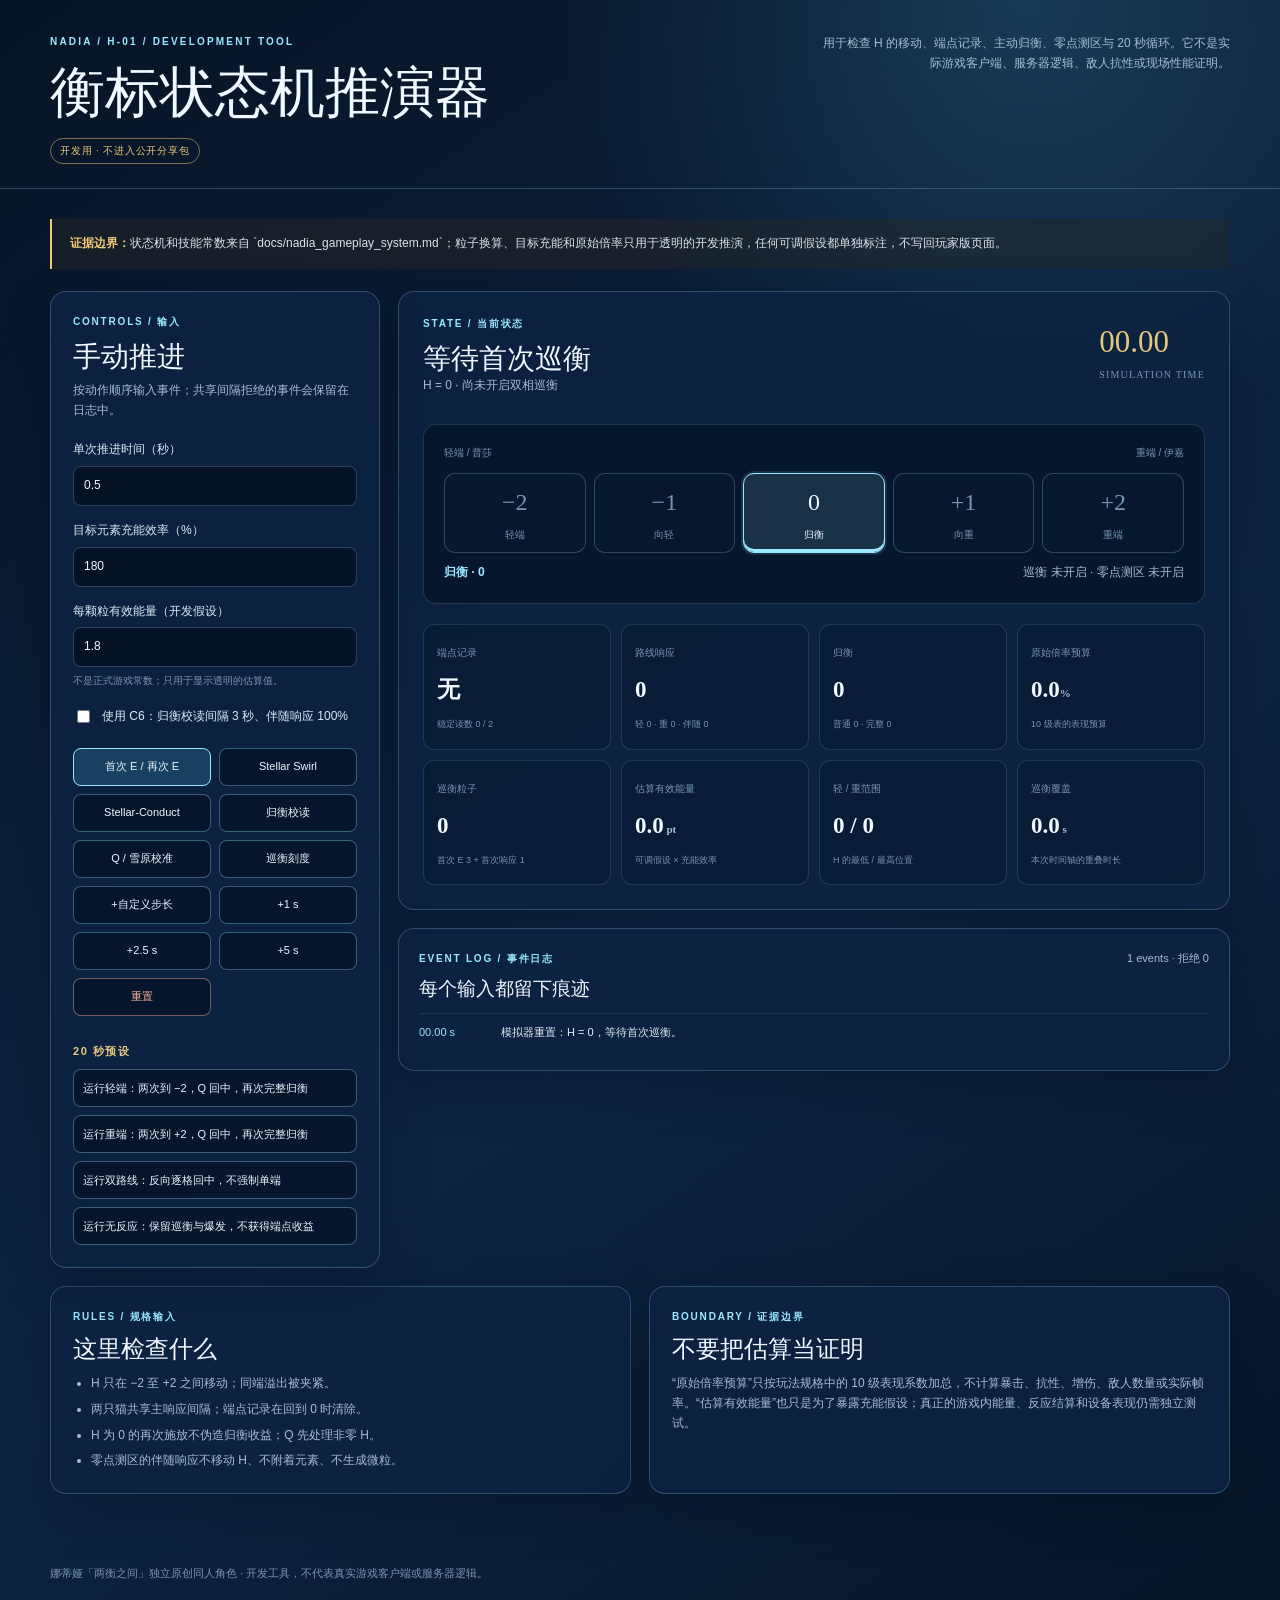
==== tools/nadia_skill_simulator.html @ 2e815ea8 "feat: add Nadia skill presentation package" ====
<!doctype html>
<html lang="zh-CN">
<head>
  <meta charset="utf-8">
  <meta name="viewport" content="width=device-width, initial-scale=1">
  <meta name="description" content="娜蒂娅衡标状态机与 20 秒循环的开发用透明推演器。">
  <title>娜蒂娅｜技能表现开发模拟器</title>
  <style>
    :root {
      --bg: #071426;
      --bg-2: #0d2342;
      --panel: rgba(13, 35, 66, .9);
      --panel-2: rgba(7, 23, 45, .8);
      --line: rgba(164, 222, 247, .24);
      --ink: #eff9ff;
      --muted: #a6bdd3;
      --faint: #7796b2;
      --ice: #9be8ff;
      --light: #83e7ff;
      --heavy: #f1c978;
      --zero: #f1f5ff;
      --danger: #ffb69e;
      --radius: 16px;
    }
    * { box-sizing: border-box; }
    body {
      margin: 0;
      color: var(--ink);
      background:
        radial-gradient(circle at 80% 0%, rgba(78, 183, 223, .2), transparent 29rem),
        linear-gradient(145deg, var(--bg) 0%, var(--bg-2) 58%, #071527 100%);
      font-family: -apple-system, BlinkMacSystemFont, "PingFang SC", "Hiragino Sans GB", "Microsoft YaHei", sans-serif;
      line-height: 1.65;
    }
    .wrap { width: min(1180px, calc(100% - 36px)); margin: 0 auto; }
    header { padding: 34px 0 24px; border-bottom: 1px solid var(--line); }
    .header-line { display: flex; align-items: start; justify-content: space-between; gap: 20px; }
    .eyebrow { color: var(--ice); font-size: 10px; font-weight: 700; letter-spacing: .22em; text-transform: uppercase; }
    h1, h2, h3 { margin: 0; font-family: Georgia, "Songti SC", "STSong", serif; font-weight: 500; line-height: 1.2; }
    h1 { margin-top: 9px; font-size: clamp(30px, 5vw, 55px); }
    h2 { font-size: 28px; }
    h3 { font-size: 19px; }
    p { margin: 0; }
    .header-note { max-width: 410px; color: var(--muted); font-size: 12px; text-align: right; }
    .badge { display: inline-flex; margin-top: 12px; padding: 4px 9px; border: 1px solid rgba(241, 201, 120, .5); border-radius: 999px; color: var(--heavy); font-size: 10px; letter-spacing: .08em; }
    main { padding: 30px 0 70px; }
    .notice { margin-bottom: 22px; padding: 15px 18px; border-left: 2px solid var(--heavy); background: rgba(40, 39, 34, .45); color: #d8e4ed; font-size: 12px; }
    .notice strong { color: var(--heavy); }
    .workbench { display: grid; grid-template-columns: 330px 1fr; gap: 18px; align-items: start; }
    .panel { border: 1px solid var(--line); border-radius: var(--radius); background: var(--panel); box-shadow: 0 18px 50px rgba(0, 4, 16, .22); }
    .controls { padding: 22px; position: sticky; top: 18px; }
    .panel-label { margin-bottom: 10px; color: var(--ice); font-size: 10px; font-weight: 700; letter-spacing: .18em; text-transform: uppercase; }
    .controls h2 { margin-bottom: 7px; }
    .controls > p { margin-bottom: 20px; color: var(--muted); font-size: 12px; }
    .field { display: grid; gap: 6px; margin-top: 15px; }
    .field label { color: #d9edf7; font-size: 12px; }
    .field small { color: var(--faint); font-size: 10px; }
    input[type="number"] { width: 100%; padding: 9px 10px; border: 1px solid var(--line); border-radius: 8px; background: rgba(4, 16, 33, .8); color: var(--ink); font: inherit; font-size: 12px; }
    .checkbox-line { display: flex; align-items: center; gap: 9px; margin-top: 17px; color: #d9edf7; font-size: 12px; }
    input[type="checkbox"] { accent-color: var(--ice); }
    .button-grid { display: grid; grid-template-columns: 1fr 1fr; gap: 8px; margin-top: 21px; }
    button { min-height: 38px; padding: 7px 9px; border: 1px solid rgba(155, 232, 255, .34); border-radius: 8px; background: rgba(5, 22, 43, .86); color: #e9f8ff; font: inherit; font-size: 11px; cursor: pointer; }
    button:hover, button:focus-visible { border-color: var(--ice); color: var(--ice); }
    button.primary { border-color: var(--ice); background: rgba(78, 183, 223, .2); }
    button.reset { border-color: rgba(255, 182, 158, .45); color: var(--danger); }
    .preset-title { margin: 26px 0 9px; color: var(--gold, #e6c77c); font-size: 11px; font-weight: 700; letter-spacing: .14em; text-transform: uppercase; }
    .preset-grid { display: grid; gap: 8px; }
    .preset-grid button { text-align: left; }
    .state-panel { min-width: 0; padding: 24px; }
    .state-top { display: flex; align-items: start; justify-content: space-between; gap: 20px; }
    .state-top p { color: var(--muted); font-size: 12px; }
    .clock { color: var(--gold, #e6c77c); font-family: Georgia, serif; font-size: 31px; white-space: nowrap; }
    .clock small { display: block; color: var(--faint); font-family: inherit; font-size: 10px; letter-spacing: .12em; text-align: right; text-transform: uppercase; }
    .h-wrap { margin: 28px 0 20px; padding: 20px; border: 1px solid rgba(155, 232, 255, .16); border-radius: 13px; background: rgba(4, 17, 35, .62); }
    .h-labels { display: flex; justify-content: space-between; color: var(--faint); font-size: 10px; }
    .h-rail { display: grid; grid-template-columns: repeat(5, 1fr); gap: 8px; margin: 12px 0 10px; }
    .h-cell { min-height: 80px; display: flex; flex-direction: column; align-items: center; justify-content: center; gap: 4px; border: 1px solid var(--line); border-radius: 11px; background: rgba(7, 25, 48, .66); color: var(--faint); transition: .18s ease; }
    .h-cell strong { font-family: Georgia, serif; font-size: 24px; font-weight: 500; }
    .h-cell span { font-size: 10px; }
    .h-cell.active { border-color: var(--ice); background: rgba(155, 232, 255, .13); color: var(--zero); box-shadow: 0 0 0 2px rgba(155, 232, 255, .13), inset 0 -3px 0 var(--ice); }
    .h-cell[data-h="-2"], .h-cell[data-h="-1"] { --cell-color: var(--light); }
    .h-cell[data-h="1"], .h-cell[data-h="2"] { --cell-color: var(--heavy); }
    .h-cell.active[data-h="-2"], .h-cell.active[data-h="-1"] { border-color: var(--light); color: var(--light); box-shadow: 0 0 0 2px rgba(131, 231, 255, .12), inset 0 -3px 0 var(--light); }
    .h-cell.active[data-h="1"], .h-cell.active[data-h="2"] { border-color: var(--heavy); color: var(--heavy); box-shadow: 0 0 0 2px rgba(241, 201, 120, .12), inset 0 -3px 0 var(--heavy); }
    .status-line { display: flex; flex-wrap: wrap; justify-content: space-between; gap: 8px; color: #d9edf7; font-size: 12px; }
    .status-line strong { color: var(--ice); }
    .status-line span { color: var(--muted); }
    .metric-grid { display: grid; grid-template-columns: repeat(4, 1fr); gap: 10px; margin-top: 18px; }
    .metric { min-height: 88px; padding: 13px; border: 1px solid rgba(155, 232, 255, .15); border-radius: 11px; background: rgba(7, 24, 46, .52); }
    .metric-label { color: var(--faint); font-size: 10px; }
    .metric-value { display: block; margin-top: 7px; color: var(--ink); font-family: Georgia, serif; font-size: 23px; }
    .metric-value small { color: var(--muted); font-family: inherit; font-size: 11px; }
    .metric-note { margin-top: 3px; color: var(--faint); font-size: 9px; }
    .log-panel { margin-top: 18px; padding: 20px; }
    .log-head { display: flex; justify-content: space-between; align-items: baseline; gap: 16px; margin-bottom: 12px; }
    .log-head p { color: var(--muted); font-size: 11px; }
    .event-log { max-height: 360px; margin: 0; padding: 0; overflow: auto; list-style: none; }
    .event-log li { display: grid; grid-template-columns: 70px 1fr; gap: 12px; padding: 9px 0; border-top: 1px solid rgba(155, 232, 255, .1); color: var(--muted); font-size: 11px; }
    .event-log time { color: var(--ice); font-variant-numeric: tabular-nums; }
    .event-log li[data-kind="reject"] { color: var(--danger); }
    .event-log li[data-kind="state"] { color: #e2eef5; }
    .contract { display: grid; grid-template-columns: 1fr 1fr; gap: 18px; margin-top: 18px; }
    .contract .panel { padding: 22px; }
    .contract h2 { margin-bottom: 10px; font-size: 24px; }
    .contract p, .contract li { color: var(--muted); font-size: 12px; }
    .contract ul { margin: 0; padding-left: 18px; }
    .contract li + li { margin-top: 6px; }
    code { padding: 1px 4px; border-radius: 4px; background: rgba(155, 232, 255, .1); color: var(--ice); font-size: .95em; }
    footer { padding: 0 0 34px; color: var(--faint); font-size: 11px; }
    @media (prefers-reduced-motion: reduce) { *, *::before, *::after { transition-duration: .01ms !important; } }
    @media (max-width: 920px) { .workbench { grid-template-columns: 1fr; } .controls { position: static; } .contract { grid-template-columns: 1fr; } }
    @media (max-width: 600px) { .wrap { width: min(100% - 24px, 560px); } .header-line, .state-top { flex-direction: column; } .header-note { text-align: left; } .clock small { text-align: left; } .metric-grid { grid-template-columns: repeat(2, 1fr); } .h-rail { gap: 4px; } .h-cell { min-height: 70px; } .h-cell strong { font-size: 20px; } }
  </style>
</head>
<body>
  <header>
    <div class="wrap header-line">
      <div>
        <div class="eyebrow">Nadia / H-01 / Development Tool</div>
        <h1>衡标状态机推演器</h1>
        <span class="badge">开发用 · 不进入公开分享包</span>
      </div>
      <p class="header-note">用于检查 H 的移动、端点记录、主动归衡、零点测区与 20 秒循环。它不是实际游戏客户端、服务器逻辑、敌人抗性或现场性能证明。</p>
    </div>
  </header>

  <main class="wrap">
    <div class="notice"><strong>证据边界：</strong>状态机和技能常数来自 `docs/nadia_gameplay_system.md`；粒子换算、目标充能和原始倍率只用于透明的开发推演，任何可调假设都单独标注，不写回玩家版页面。</div>
    <div class="workbench">
      <aside class="panel controls" aria-label="模拟控制">
        <div class="panel-label">Controls / 输入</div>
        <h2>手动推进</h2>
        <p>按动作顺序输入事件；共享间隔拒绝的事件会保留在日志中。</p>
        <div class="field">
          <label for="step-size">单次推进时间（秒）</label>
          <input id="step-size" type="number" min="0.1" max="10" step="0.1" value="0.5">
        </div>
        <div class="field">
          <label for="er-target">目标元素充能效率（%）</label>
          <input id="er-target" type="number" min="0" max="500" step="5" value="180">
        </div>
        <div class="field">
          <label for="particle-energy">每颗粒有效能量（开发假设）</label>
          <input id="particle-energy" type="number" min="0" max="10" step="0.1" value="1.8">
          <small>不是正式游戏常数；只用于显示透明的估算值。</small>
        </div>
        <label class="checkbox-line"><input id="c6-toggle" type="checkbox"> 使用 C6：归衡校读间隔 3 秒、伴随响应 100%</label>
        <div class="button-grid">
          <button class="primary" data-action="skill">首次 E / 再次 E</button>
          <button data-action="light">Stellar Swirl</button>
          <button data-action="heavy">Stellar-Conduct</button>
          <button data-action="recast">归衡校读</button>
          <button data-action="burst">Q / 雪原校准</button>
          <button data-action="tick">巡衡刻度</button>
          <button id="advance-step">+自定义步长</button>
          <button data-advance="1">+1 s</button>
          <button data-advance="2.5">+2.5 s</button>
          <button data-advance="5">+5 s</button>
          <button class="reset" data-action="reset">重置</button>
        </div>
        <div class="preset-title">20 秒预设</div>
        <div class="preset-grid">
          <button data-preset="light">运行轻端：两次到 −2，Q 回中，再次完整归衡</button>
          <button data-preset="heavy">运行重端：两次到 +2，Q 回中，再次完整归衡</button>
          <button data-preset="dual">运行双路线：反向逐格回中，不强制单端</button>
          <button data-preset="none">运行无反应：保留巡衡与爆发，不获得端点收益</button>
        </div>
      </aside>

      <section aria-label="模拟结果">
        <div class="panel state-panel">
          <div class="state-top">
            <div><div class="panel-label">State / 当前状态</div><h2 id="state-title">等待首次巡衡</h2><p id="state-detail">H = 0 · 尚未开启双相巡衡</p></div>
            <div class="clock"><span id="clock">00.00</span><small>simulation time</small></div>
          </div>
          <div class="h-wrap">
            <div class="h-labels"><span>轻端 / 普莎</span><span>重端 / 伊嘉</span></div>
            <div class="h-rail" id="h-rail" role="img" aria-label="当前衡标位置">
              <div class="h-cell" data-h="-2"><strong>−2</strong><span>轻端</span></div>
              <div class="h-cell" data-h="-1"><strong>−1</strong><span>向轻</span></div>
              <div class="h-cell active" data-h="0"><strong>0</strong><span>归衡</span></div>
              <div class="h-cell" data-h="1"><strong>+1</strong><span>向重</span></div>
              <div class="h-cell" data-h="2"><strong>+2</strong><span>重端</span></div>
            </div>
            <div class="status-line"><strong id="state-badge">归衡 · 0</strong><span id="timers">巡衡未开启 · 零点测区未开启</span></div>
          </div>
          <div class="metric-grid" aria-label="模拟指标">
            <div class="metric"><span class="metric-label">端点记录</span><strong class="metric-value" id="metric-endpoint">无</strong><span class="metric-note" id="metric-stable">稳定读数 0 / 2</span></div>
            <div class="metric"><span class="metric-label">路线响应</span><strong class="metric-value" id="metric-responses">0</strong><span class="metric-note" id="metric-companion">伴随响应 0</span></div>
            <div class="metric"><span class="metric-label">归衡</span><strong class="metric-value" id="metric-returns">0</strong><span class="metric-note" id="metric-return-detail">普通 0 · 完整 0</span></div>
            <div class="metric"><span class="metric-label">原始倍率预算</span><strong class="metric-value" id="metric-raw">0<small>%</small></strong><span class="metric-note">10 级表的表现预算</span></div>
            <div class="metric"><span class="metric-label">巡衡粒子</span><strong class="metric-value" id="metric-particles">0</strong><span class="metric-note">首次 E 3 + 首次响应 1</span></div>
            <div class="metric"><span class="metric-label">估算有效能量</span><strong class="metric-value" id="metric-energy">0<small> pt</small></strong><span class="metric-note">可调假设 × 充能效率</span></div>
            <div class="metric"><span class="metric-label">轻 / 重范围</span><strong class="metric-value" id="metric-range">0 / 0</strong><span class="metric-note">H 的最低 / 最高位置</span></div>
            <div class="metric"><span class="metric-label">巡衡覆盖</span><strong class="metric-value" id="metric-coverage">0<small> s</small></strong><span class="metric-note">本次时间轴的重叠时长</span></div>
          </div>
        </div>

        <div class="panel log-panel">
          <div class="log-head"><div><div class="panel-label">Event Log / 事件日志</div><h3>每个输入都留下痕迹</h3></div><p id="log-count">0 events</p></div>
          <ol class="event-log" id="event-log" aria-live="polite"></ol>
        </div>
      </section>
    </div>

    <section class="contract" aria-label="模拟器契约与说明">
      <article class="panel">
        <div class="panel-label">Rules / 规格输入</div>
        <h2>这里检查什么</h2>
        <ul>
          <li>H 只在 −2 至 +2 之间移动；同端溢出被夹紧。</li>
          <li>两只猫共享主响应间隔；端点记录在回到 0 时清除。</li>
          <li>H 为 0 的再次施放不伪造归衡收益；Q 先处理非零 H。</li>
          <li>零点测区的伴随响应不移动 H、不附着元素、不生成微粒。</li>
        </ul>
      </article>
      <article class="panel">
        <div class="panel-label">Boundary / 证据边界</div>
        <h2>不要把估算当证明</h2>
        <p>“原始倍率预算”只按玩法规格中的 10 级表现系数加总，不计算暴击、抗性、增伤、敌人数量或实际帧率。“估算有效能量”也只是为了暴露充能假设；真正的游戏内能量、反应结算和设备表现仍需独立测试。</p>
      </article>
    </section>
  </main>

  <footer class="wrap">娜蒂娅「两衡之间」独立原创同人角色 · 开发工具，不代表真实游戏客户端或服务器逻辑。</footer>

  <script>
    (() => {
      const C = Object.freeze({
        patrol: 18,
        zero: 12,
        routeCooldown: 2.5,
        returnCooldown: 4,
        recastCooldown: 6,
        c6RecastCooldown: 3,
        skillCooldown: 18,
        burstCooldown: 15,
        initialSkill: 101,
        patrolTick: 68,
        lightResponse: 105,
        heavyResponse: 130,
        normalReturn: 166,
        fullReturn: 240,
        burstInitial: 309
      });

      const $ = (selector) => document.querySelector(selector);
      const state = {
        time: 0,
        h: 0,
        endpoint: null,
        stable: 0,
        patrol: false,
        patrolStart: null,
        patrolUntil: 0,
        zeroField: false,
        zeroStart: null,
        zeroUntil: 0,
        lastSkill: -Infinity,
        lastRoute: -Infinity,
        lastReturn: -Infinity,
        lastRecast: -Infinity,
        lastBurst: -Infinity,
        particles: 0,
        firstResponseParticle: false,
        c6BoostNextRoute: false,
        raw: 0,
        minH: 0,
        maxH: 0,
        patrolSeconds: 0,
        zeroSeconds: 0,
        events: [],
        metrics: { light: 0, heavy: 0, companion: 0, normal: 0, full: 0, base: 0, burst: 0, skill: 0, rejected: 0 }
      };

      const isC6 = () => $('#c6-toggle').checked;
      const recastCooldown = () => isC6() ? C.c6RecastCooldown : C.recastCooldown;
      const clamp = (value, min, max) => Math.max(min, Math.min(max, value));
      const formatTime = (value) => value.toFixed(2).padStart(5, '0');
      const formatSeconds = (value) => `${Math.max(0, value).toFixed(1)} s`;

      function overlap(start, end, intervalStart, intervalEnd) {
        if (intervalStart === null) return 0;
        return Math.max(0, Math.min(end, intervalEnd) - Math.max(start, intervalStart));
      }

      function log(text, kind = 'state') {
        state.events.push({ time: state.time, text, kind });
        if (state.events.length > 120) state.events.shift();
      }

      function integrate(start, end) {
        state.patrolSeconds += overlap(start, end, state.patrolStart, state.patrolUntil);
        state.zeroSeconds += overlap(start, end, state.zeroStart, state.zeroUntil);
      }

      function updateExpirations(writeLog = true) {
        if (state.patrol && state.time >= state.patrolUntil) {
          state.patrol = false;
          state.h = 0;
          state.endpoint = null;
          state.stable = 0;
          state.c6BoostNextRoute = false;
          if (writeLog) log('巡衡结束：H、端点记录与稳定读数清除。', 'state');
        }
        if (state.zeroField && state.time >= state.zeroUntil) {
          state.zeroField = false;
          state.c6BoostNextRoute = false;
          if (writeLog) log('零点测区结束：回到常规巡衡节拍。', 'state');
        }
      }

      function advance(seconds, writeLog = true) {
        const amount = Number(seconds);
        if (!Number.isFinite(amount) || amount < 0) return;
        const start = state.time;
        const end = start + amount;
        integrate(start, end);
        state.time = end;
        updateExpirations(writeLog);
        render();
      }

      function setH(next) {
        state.h = clamp(next, -2, 2);
        state.minH = Math.min(state.minH, state.h);
        state.maxH = Math.max(state.maxH, state.h);
      }

      function canUse(last, cooldown, label) {
        const remaining = cooldown - (state.time - last);
        if (remaining > 0.0001) {
          state.metrics.rejected += 1;
          log(`${label} 被共享间隔拒绝，还需 ${remaining.toFixed(2)} s。`, 'reject');
          render();
          return false;
        }
        return true;
      }

      function castSkill() {
        if (state.patrol) {
          recastSkill();
          return;
        }
        if (!canUse(state.lastSkill, C.skillCooldown, '元素战技')) return;
        state.lastSkill = state.time;
        state.patrol = true;
        state.patrolStart = state.time;
        state.patrolUntil = state.time + C.patrol;
        state.h = 0;
        state.endpoint = null;
        state.stable = 0;
        state.particles = 3;
        state.firstResponseParticle = false;
        state.raw += C.initialSkill;
        state.metrics.skill += 1;
        log(`首次施放 E：巡衡开启至 ${formatTime(state.patrolUntil)} s，H 写入 0，获得 3 个冰元素微粒。`);
        render();
      }

      function route(kind) {
        if (!state.patrol) {
          state.metrics.rejected += 1;
          log('路线响应无效：当前没有开启双相巡衡。', 'reject');
          render();
          return;
        }
        if (!canUse(state.lastRoute, C.routeCooldown, '猫主响应')) return;
        state.lastRoute = state.time;
        if (!state.firstResponseParticle) {
          state.particles = Math.min(4, state.particles + 1);
          state.firstResponseParticle = true;
        }
        const before = state.h;
        const isLight = kind === 'light';
        let next = isLight ? Math.max(-2, before - 1) : Math.min(2, before + 1);
        let c6Boost = false;
        if (state.c6BoostNextRoute && isC6() && state.zeroField) {
          next = isLight ? Math.max(-2, next - 1) : Math.min(2, next + 1);
          state.c6BoostNextRoute = false;
          c6Boost = true;
        }
        setH(next);
        const endpointName = isLight ? 'light' : 'heavy';
        if (next === (isLight ? -2 : 2)) {
          if (state.endpoint === endpointName) state.stable = Math.min(2, state.stable + 1);
          state.endpoint = endpointName;
        }
        const main = isLight ? C.lightResponse : C.heavyResponse;
        const label = isLight ? '普莎轻端响应' : '伊嘉重端响应';
        state.raw += main;
        state.metrics[endpointName] += 1;
        let companion = 0;
        if (state.zeroField) {
          const ratio = isC6() ? 1 : 0.55;
          companion = main * ratio;
          state.raw += companion;
          state.metrics.companion += 1;
        }
        const companionText = companion ? `，零点伴随 +${companion.toFixed(1)}%` : '';
        const boostText = c6Boost ? '，C6 首次路线变化额外移动一格' : '';
        log(`${label}：H ${before > 0 ? '+' : ''}${before} → ${next > 0 ? '+' : ''}${next}${next === (isLight ? -2 : 2) ? '，端点记录' : ''}${boostText}${companionText}。`);
        render();
      }

      function returnToCenter(source) {
        if (state.h === 0) {
          log(`${source}：H 已为 0，只补发基础巡衡刻度，不产生归衡收益。`);
          return false;
        }
        const full = Boolean(state.endpoint);
        const before = state.h;
        setH(0);
        state.endpoint = null;
        state.stable = 0;
        state.c6BoostNextRoute = false;
        if (!canUse(state.lastReturn, C.returnCooldown, '归衡响应')) {
          log(`${source}：H ${before > 0 ? '+' : ''}${before} → 0；归衡伤害与校准窗口受 4 s 间隔限制。`, 'reject');
          render();
          return true;
        }
        state.lastReturn = state.time;
        if (full) {
          state.raw += C.fullReturn;
          state.metrics.full += 1;
          if (isC6() && state.zeroField) state.c6BoostNextRoute = true;
        } else {
          state.raw += C.normalReturn;
          state.metrics.normal += 1;
        }
        log(`${source}：H ${before > 0 ? '+' : ''}${before} → 0，触发${full ? '完整' : '普通'}归衡。`);
        return true;
      }

      function recastSkill() {
        if (!state.patrol) {
          log('归衡校读无效：当前没有开启双相巡衡。', 'reject');
          state.metrics.rejected += 1;
          render();
          return;
        }
        if (!canUse(state.lastRecast, recastCooldown(), '归衡校读')) return;
        state.lastRecast = state.time;
        if (state.h === 0) {
          state.raw += C.patrolTick;
          state.metrics.base += 1;
          log(`归衡校读：H 已为 0，补发一次基础巡衡刻度 +${C.patrolTick}%。`);
          render();
          return;
        }
        returnToCenter('归衡校读');
        render();
      }

      function patrolTick() {
        if (!state.patrol) {
          state.metrics.rejected += 1;
          log('巡衡刻度无效：当前没有开启双相巡衡。', 'reject');
          render();
          return;
        }
        state.raw += C.patrolTick;
        state.metrics.base += 1;
        const fieldText = state.zeroField ? '（零点测区节拍）' : '';
        log(`巡衡刻度结算 +${C.patrolTick}%${fieldText}。`);
        render();
      }

      function burst() {
        if (!canUse(state.lastBurst, C.burstCooldown, '元素爆发')) return;
        if (state.h !== 0) returnToCenter('Q 强制归零');
        state.lastBurst = state.time;
        state.raw += C.burstInitial;
        state.metrics.burst += 1;
        state.zeroField = true;
        state.zeroStart = state.time;
        state.zeroUntil = state.time + C.zero;
        log(`施放 Q：初始伤害 +${C.burstInitial}%，零点测区开启至 ${formatTime(state.zeroUntil)} s。`);
        render();
      }

      function reset(writeLog = true) {
        const c6 = isC6();
        Object.assign(state, {
          time: 0, h: 0, endpoint: null, stable: 0, patrol: false, patrolStart: null, patrolUntil: 0,
          zeroField: false, zeroStart: null, zeroUntil: 0, lastSkill: -Infinity, lastRoute: -Infinity,
          lastReturn: -Infinity, lastRecast: -Infinity, lastBurst: -Infinity, particles: 0,
          firstResponseParticle: false, c6BoostNextRoute: false, raw: 0, minH: 0, maxH: 0, patrolSeconds: 0, zeroSeconds: 0,
          events: [], metrics: { light: 0, heavy: 0, companion: 0, normal: 0, full: 0, base: 0, burst: 0, skill: 0, rejected: 0 }
        });
        $('#c6-toggle').checked = c6;
        if (writeLog) log('模拟器重置：H = 0，等待首次巡衡。');
        render();
      }

      function runAt(target, action) {
        if (target < state.time) return;
        advance(target - state.time, false);
        action();
      }

      function runPreset(name) {
        reset(false);
        const schedules = {
          light: [[0, castSkill], [2.5, () => route('light')], [5, () => route('light')], [7, burst], [10, () => route('light')], [12.5, () => route('light')], [15, castSkill]],
          heavy: [[0, castSkill], [2.5, () => route('heavy')], [5, () => route('heavy')], [7, burst], [10, () => route('heavy')], [12.5, () => route('heavy')], [15, castSkill]],
          dual: [[0, castSkill], [2.5, () => route('light')], [5, () => route('heavy')], [7.5, () => route('heavy')], [10, () => route('light')], [12, burst], [14.5, () => route('light')], [17, () => route('heavy')]],
          none: [[0, castSkill], [2, patrolTick], [4, patrolTick], [6, recastSkill], [10, burst], [12, patrolTick]]
        };
        schedules[name].forEach(([time, action]) => runAt(time, action));
        advance(Math.max(0, 20 - state.time), true);
        log(`20 秒预设完成：${name === 'light' ? '轻端' : name === 'heavy' ? '重端' : name === 'dual' ? '双路线' : '无反应'}。`);
        render();
      }

      function render() {
        updateExpirations(false);
        const signedH = state.h > 0 ? `+${state.h}` : String(state.h);
        const endpointText = state.endpoint === 'light' ? '轻端 / 普莎' : state.endpoint === 'heavy' ? '重端 / 伊嘉' : '无';
        const routeTotal = state.metrics.light + state.metrics.heavy;
        const er = Number($('#er-target').value) || 0;
        const particleEnergy = Number($('#particle-energy').value) || 0;
        const estimatedEnergy = state.particles * particleEnergy * er / 100;
        const patrolRemaining = state.patrol ? formatSeconds(state.patrolUntil - state.time) : '未开启';
        const zeroRemaining = state.zeroField ? formatSeconds(state.zeroUntil - state.time) : '未开启';
        const stateTitle = !state.patrol ? '等待首次巡衡' : state.zeroField ? '零点测区运行中' : state.h === 0 ? '归衡位置' : state.endpoint ? `${state.endpoint === 'light' ? '轻端' : '重端'}观测` : '路线移动中';
        const stateDetail = !state.patrol ? `H = ${signedH} · 尚未开启双相巡衡` : `H = ${signedH} · 端点记录：${endpointText}`;
        $('#state-title').textContent = stateTitle;
        $('#state-detail').textContent = stateDetail;
        $('#clock').textContent = formatTime(state.time);
        $('#state-badge').textContent = state.h < 0 ? `轻端 · ${signedH}` : state.h > 0 ? `重端 · ${signedH}` : '归衡 · 0';
        $('#timers').textContent = `巡衡 ${patrolRemaining} · 零点测区 ${zeroRemaining}`;
        document.querySelectorAll('.h-cell').forEach((cell) => cell.classList.toggle('active', Number(cell.dataset.h) === state.h));
        $('#metric-endpoint').textContent = endpointText;
        $('#metric-stable').textContent = `稳定读数 ${state.stable} / 2`;
        $('#metric-responses').textContent = String(routeTotal);
        $('#metric-companion').textContent = `轻 ${state.metrics.light} · 重 ${state.metrics.heavy} · 伴随 ${state.metrics.companion}`;
        $('#metric-returns').textContent = String(state.metrics.normal + state.metrics.full);
        $('#metric-return-detail').textContent = `普通 ${state.metrics.normal} · 完整 ${state.metrics.full}`;
        $('#metric-raw').innerHTML = `${state.raw.toFixed(1)}<small>%</small>`;
        $('#metric-particles').textContent = String(state.particles);
        $('#metric-energy').innerHTML = `${estimatedEnergy.toFixed(1)}<small> pt</small>`;
        $('#metric-range').textContent = `${state.minH} / ${state.maxH > 0 ? '+' : ''}${state.maxH}`;
        $('#metric-coverage').innerHTML = `${state.patrolSeconds.toFixed(1)}<small> s</small>`;
        $('#log-count').textContent = `${state.events.length} events · 拒绝 ${state.metrics.rejected}`;
        const logNode = $('#event-log');
        logNode.innerHTML = '';
        state.events.slice().reverse().forEach((event) => {
          const item = document.createElement('li');
          item.dataset.kind = event.kind;
          const time = document.createElement('time');
          time.textContent = `${formatTime(event.time)} s`;
          const text = document.createElement('span');
          text.textContent = event.text;
          item.append(time, text);
          logNode.append(item);
        });
      }

      document.querySelectorAll('[data-action]').forEach((button) => {
        button.addEventListener('click', () => {
          const action = button.dataset.action;
          if (action === 'skill') castSkill();
          if (action === 'light') route('light');
          if (action === 'heavy') route('heavy');
          if (action === 'recast') recastSkill();
          if (action === 'burst') burst();
          if (action === 'tick') patrolTick();
          if (action === 'reset') reset();
        });
      });
      document.querySelectorAll('[data-advance]').forEach((button) => button.addEventListener('click', () => advance(Number(button.dataset.advance))));
      document.querySelectorAll('[data-preset]').forEach((button) => button.addEventListener('click', () => runPreset(button.dataset.preset)));
      $('#c6-toggle').addEventListener('change', render);
      $('#er-target').addEventListener('input', render);
      $('#particle-energy').addEventListener('input', render);
      document.querySelector('#step-size').addEventListener('change', (event) => {
        const value = clamp(Number(event.target.value) || .5, .1, 10);
        event.target.value = value;
      });
      document.querySelector('#advance-step').addEventListener('click', () => advance(Number($('#step-size').value) || .5));
      reset();
    })();
  </script>
</body>
</html>
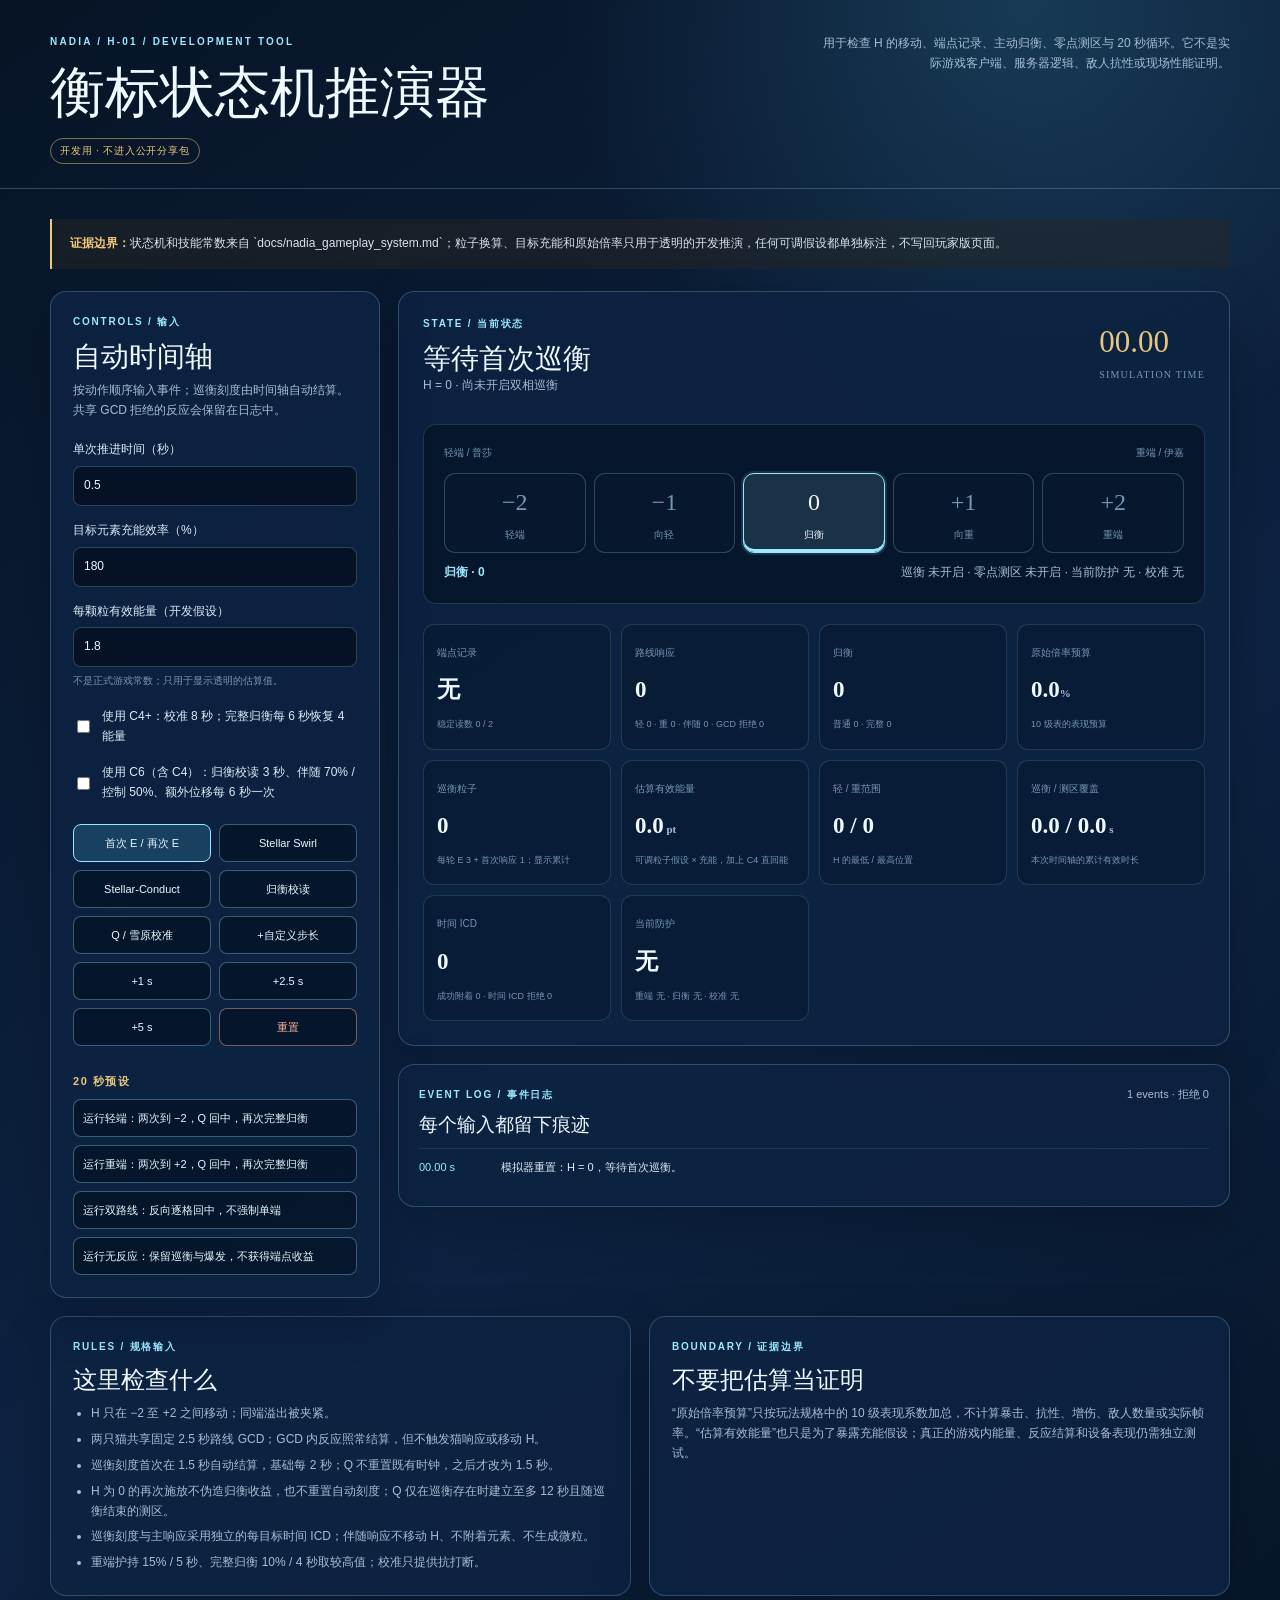
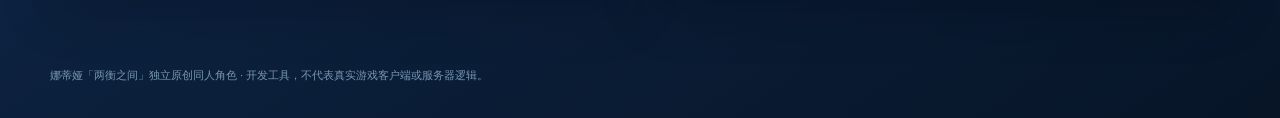
==== commit 8955e54d: "content(nadia): rebalance to protection-based support, rebuild share package - 移除直接 Stellar Glimmer " ====
--- a/tools/nadia_skill_simulator.html
+++ b/tools/nadia_skill_simulator.html
@@ -129,8 +129,8 @@
     <div class="workbench">
       <aside class="panel controls" aria-label="模拟控制">
         <div class="panel-label">Controls / 输入</div>
-        <h2>手动推进</h2>
-        <p>按动作顺序输入事件；共享间隔拒绝的事件会保留在日志中。</p>
+        <h2>自动时间轴</h2>
+        <p>按动作顺序输入事件；巡衡刻度由时间轴自动结算。共享 GCD 拒绝的反应会保留在日志中。</p>
         <div class="field">
           <label for="step-size">单次推进时间（秒）</label>
           <input id="step-size" type="number" min="0.1" max="10" step="0.1" value="0.5">
@@ -144,14 +144,14 @@
           <input id="particle-energy" type="number" min="0" max="10" step="0.1" value="1.8">
           <small>不是正式游戏常数；只用于显示透明的估算值。</small>
         </div>
-        <label class="checkbox-line"><input id="c6-toggle" type="checkbox"> 使用 C6：归衡校读间隔 3 秒、伴随响应 100%</label>
+        <label class="checkbox-line"><input id="c4-toggle" type="checkbox"> 使用 C4+：校准 8 秒；完整归衡每 6 秒恢复 4 能量</label>
+        <label class="checkbox-line"><input id="c6-toggle" type="checkbox"> 使用 C6（含 C4）：归衡校读 3 秒、伴随 70% / 控制 50%、额外位移每 6 秒一次</label>
         <div class="button-grid">
           <button class="primary" data-action="skill">首次 E / 再次 E</button>
           <button data-action="light">Stellar Swirl</button>
           <button data-action="heavy">Stellar-Conduct</button>
           <button data-action="recast">归衡校读</button>
           <button data-action="burst">Q / 雪原校准</button>
-          <button data-action="tick">巡衡刻度</button>
           <button id="advance-step">+自定义步长</button>
           <button data-advance="1">+1 s</button>
           <button data-advance="2.5">+2.5 s</button>
@@ -189,10 +189,12 @@
             <div class="metric"><span class="metric-label">路线响应</span><strong class="metric-value" id="metric-responses">0</strong><span class="metric-note" id="metric-companion">伴随响应 0</span></div>
             <div class="metric"><span class="metric-label">归衡</span><strong class="metric-value" id="metric-returns">0</strong><span class="metric-note" id="metric-return-detail">普通 0 · 完整 0</span></div>
             <div class="metric"><span class="metric-label">原始倍率预算</span><strong class="metric-value" id="metric-raw">0<small>%</small></strong><span class="metric-note">10 级表的表现预算</span></div>
-            <div class="metric"><span class="metric-label">巡衡粒子</span><strong class="metric-value" id="metric-particles">0</strong><span class="metric-note">首次 E 3 + 首次响应 1</span></div>
-            <div class="metric"><span class="metric-label">估算有效能量</span><strong class="metric-value" id="metric-energy">0<small> pt</small></strong><span class="metric-note">可调假设 × 充能效率</span></div>
+            <div class="metric"><span class="metric-label">巡衡粒子</span><strong class="metric-value" id="metric-particles">0</strong><span class="metric-note">每轮 E 3 + 首次响应 1；显示累计</span></div>
+            <div class="metric"><span class="metric-label">估算有效能量</span><strong class="metric-value" id="metric-energy">0<small> pt</small></strong><span class="metric-note">可调粒子假设 × 充能，加上 C4 直回能</span></div>
             <div class="metric"><span class="metric-label">轻 / 重范围</span><strong class="metric-value" id="metric-range">0 / 0</strong><span class="metric-note">H 的最低 / 最高位置</span></div>
-            <div class="metric"><span class="metric-label">巡衡覆盖</span><strong class="metric-value" id="metric-coverage">0<small> s</small></strong><span class="metric-note">本次时间轴的重叠时长</span></div>
+            <div class="metric"><span class="metric-label">巡衡 / 测区覆盖</span><strong class="metric-value" id="metric-coverage">0<small> s</small></strong><span class="metric-note">本次时间轴的累计有效时长</span></div>
+            <div class="metric"><span class="metric-label">时间 ICD</span><strong class="metric-value" id="metric-applications">0</strong><span class="metric-note" id="metric-icd">成功附着 0 · 时间 ICD 拒绝 0</span></div>
+            <div class="metric"><span class="metric-label">当前防护</span><strong class="metric-value" id="metric-protection">无</strong><span class="metric-note" id="metric-protection-detail">重端护持与归衡减伤取较高值</span></div>
           </div>
         </div>
 
@@ -209,9 +211,11 @@
         <h2>这里检查什么</h2>
         <ul>
           <li>H 只在 −2 至 +2 之间移动；同端溢出被夹紧。</li>
-          <li>两只猫共享主响应间隔；端点记录在回到 0 时清除。</li>
-          <li>H 为 0 的再次施放不伪造归衡收益；Q 先处理非零 H。</li>
-          <li>零点测区的伴随响应不移动 H、不附着元素、不生成微粒。</li>
+          <li>两只猫共享固定 2.5 秒路线 GCD；GCD 内反应照常结算，但不触发猫响应或移动 H。</li>
+          <li>巡衡刻度首次在 1.5 秒自动结算，基础每 2 秒；Q 不重置既有时钟，之后才改为 1.5 秒。</li>
+          <li>H 为 0 的再次施放不伪造归衡收益，也不重置自动刻度；Q 仅在巡衡存在时建立至多 12 秒且随巡衡结束的测区。</li>
+          <li>巡衡刻度与主响应采用独立的每目标时间 ICD；伴随响应不移动 H、不附着元素、不生成微粒。</li>
+          <li>重端护持 15% / 5 秒、完整归衡 10% / 4 秒取较高值；校准只提供抗打断。</li>
         </ul>
       </article>
       <article class="panel">
@@ -226,25 +230,57 @@
 
   <script>
     (() => {
+      const EPSILON = 0.0001;
       const C = Object.freeze({
         patrol: 18,
         zero: 12,
+        firstTickDelay: 1.5,
+        patrolTickInterval: 2,
+        zeroTickInterval: 1.5,
         routeCooldown: 2.5,
+        applicationIcd: 2.5,
         returnCooldown: 4,
         recastCooldown: 6,
         c6RecastCooldown: 3,
+        c6StrideCooldown: 6,
+        calibration: 6,
+        c4Calibration: 8,
+        c4Energy: 4,
+        heavyProtection: 15,
+        heavyProtectionDuration: 5,
+        returnProtection: 10,
+        returnProtectionDuration: 4,
+        companion: .55,
+        c6Companion: .7,
+        companionControl: .35,
+        c6CompanionControl: .5,
         skillCooldown: 18,
         burstCooldown: 15,
         initialSkill: 101,
-        patrolTick: 68,
-        lightResponse: 105,
-        heavyResponse: 130,
-        normalReturn: 166,
-        fullReturn: 240,
+        patrolTick: 62,
+        lightResponse: 95,
+        heavyResponse: 110,
+        normalReturn: 150,
+        fullReturn: 190,
         burstInitial: 309
       });
 
       const $ = (selector) => document.querySelector(selector);
+      const emptyMetrics = () => ({
+        light: 0,
+        heavy: 0,
+        companion: 0,
+        normal: 0,
+        full: 0,
+        base: 0,
+        burst: 0,
+        skill: 0,
+        rejected: 0,
+        gcdBlocked: 0,
+        applications: 0,
+        icdBlocked: 0,
+        c4Energy: 0
+      });
       const state = {
         time: 0,
         h: 0,
@@ -256,12 +292,21 @@
         zeroField: false,
         zeroStart: null,
         zeroUntil: 0,
+        nextTick: Infinity,
         lastSkill: -Infinity,
         lastRoute: -Infinity,
         lastReturn: -Infinity,
         lastRecast: -Infinity,
         lastBurst: -Infinity,
+        lastPatrolApplication: -Infinity,
+        lastResponseApplication: -Infinity,
+        calibrationUntil: 0,
+        heavyProtectionUntil: 0,
+        returnProtectionUntil: 0,
+        lastC4Energy: -Infinity,
+        lastC6Stride: -Infinity,
         particles: 0,
+        directEnergy: 0,
         firstResponseParticle: false,
         c6BoostNextRoute: false,
         raw: 0,
@@ -270,14 +315,17 @@
         patrolSeconds: 0,
         zeroSeconds: 0,
         events: [],
-        metrics: { light: 0, heavy: 0, companion: 0, normal: 0, full: 0, base: 0, burst: 0, skill: 0, rejected: 0 }
+        metrics: emptyMetrics()
       };
 
       const isC6 = () => $('#c6-toggle').checked;
+      const isC4 = () => $('#c4-toggle').checked || isC6();
       const recastCooldown = () => isC6() ? C.c6RecastCooldown : C.recastCooldown;
+      const calibrationDuration = () => isC4() ? C.c4Calibration : C.calibration;
       const clamp = (value, min, max) => Math.max(min, Math.min(max, value));
       const formatTime = (value) => value.toFixed(2).padStart(5, '0');
       const formatSeconds = (value) => `${Math.max(0, value).toFixed(1)} s`;
+      const signedH = (value) => value > 0 ? `+${value}` : String(value);
 
       function overlap(start, end, intervalStart, intervalEnd) {
         if (intervalStart === null) return 0;
@@ -286,7 +334,7 @@
 
       function log(text, kind = 'state') {
         state.events.push({ time: state.time, text, kind });
-        if (state.events.length > 120) state.events.shift();
+        if (state.events.length > 160) state.events.shift();
       }
 
       function integrate(start, end) {
@@ -294,31 +342,20 @@
         state.zeroSeconds += overlap(start, end, state.zeroStart, state.zeroUntil);
       }
 
-      function updateExpirations(writeLog = true) {
-        if (state.patrol && state.time >= state.patrolUntil) {
-          state.patrol = false;
-          state.h = 0;
-          state.endpoint = null;
-          state.stable = 0;
-          state.c6BoostNextRoute = false;
-          if (writeLog) log('巡衡结束：H、端点记录与稳定读数清除。', 'state');
-        }
-        if (state.zeroField && state.time >= state.zeroUntil) {
-          state.zeroField = false;
-          state.c6BoostNextRoute = false;
-          if (writeLog) log('零点测区结束：回到常规巡衡节拍。', 'state');
-        }
-      }
-
-      function advance(seconds, writeLog = true) {
-        const amount = Number(seconds);
-        if (!Number.isFinite(amount) || amount < 0) return;
-        const start = state.time;
-        const end = start + amount;
-        integrate(start, end);
-        state.time = end;
-        updateExpirations(writeLog);
-        render();
+      function remaining(last, cooldown) {
+        return Math.max(0, cooldown - (state.time - last));
+      }
+
+      function reject(text) {
+        state.metrics.rejected += 1;
+        log(text, 'reject');
+        return false;
+      }
+
+      function canUse(last, cooldown, label) {
+        const wait = remaining(last, cooldown);
+        if (wait > EPSILON) return reject(`${label} 被间隔拒绝，还需 ${wait.toFixed(2)} s。`);
+        return true;
       }
 
       function setH(next) {
@@ -327,15 +364,93 @@
         state.maxH = Math.max(state.maxH, state.h);
       }
 
-      function canUse(last, cooldown, label) {
-        const remaining = cooldown - (state.time - last);
-        if (remaining > 0.0001) {
-          state.metrics.rejected += 1;
-          log(`${label} 被共享间隔拒绝，还需 ${remaining.toFixed(2)} s。`, 'reject');
-          render();
-          return false;
-        }
+      function updateExpirations(writeLog = true) {
+        if (state.patrol && state.time >= state.patrolUntil - EPSILON) {
+          const closedField = state.zeroField;
+          state.patrol = false;
+          state.zeroField = false;
+          state.h = 0;
+          state.endpoint = null;
+          state.stable = 0;
+          state.nextTick = Infinity;
+          state.c6BoostNextRoute = false;
+          if (writeLog) log(`巡衡结束：H、端点记录与稳定读数清除${closedField ? '；零点测区同步关闭' : ''}。`, 'state');
+          return;
+        }
+        if (state.zeroField && state.time >= state.zeroUntil - EPSILON) {
+          state.zeroField = false;
+          state.c6BoostNextRoute = false;
+          if (writeLog) log('零点测区结束：回到常规巡衡节拍。', 'state');
+        }
+      }
+
+      function applyNoIcd(label, units) {
+        state.metrics.applications += 1;
+        return `${label}附着 ${units}U 冰`;
+      }
+
+      function applyTimeIcd(group, label) {
+        const key = group === 'patrol' ? 'lastPatrolApplication' : 'lastResponseApplication';
+        const wait = remaining(state[key], C.applicationIcd);
+        if (wait > EPSILON) {
+          state.metrics.icdBlocked += 1;
+          return `${label}伤害结算，冰附着受 ${C.applicationIcd.toFixed(1)} s 时间 ICD 抑制（还需 ${wait.toFixed(1)} s）`;
+        }
+        state[key] = state.time;
+        state.metrics.applications += 1;
+        return `${label}附着 1U 冰`;
+      }
+
+      function protectionState() {
+        const heavy = state.time < state.heavyProtectionUntil - EPSILON;
+        const returned = state.time < state.returnProtectionUntil - EPSILON;
+        const calibration = state.time < state.calibrationUntil - EPSILON;
+        return {
+          value: Math.max(heavy ? C.heavyProtection : 0, returned ? C.returnProtection : 0),
+          heavy,
+          returned,
+          calibration,
+          heavyRemaining: heavy ? state.heavyProtectionUntil - state.time : 0,
+          returnRemaining: returned ? state.returnProtectionUntil - state.time : 0,
+          calibrationRemaining: calibration ? state.calibrationUntil - state.time : 0
+        };
+      }
+
+      function resolvePatrolTick(source, automatic) {
+        if (!state.patrol) return reject(`${source}无效：当前没有开启双相巡衡。`);
+        state.raw += C.patrolTick;
+        state.metrics.base += 1;
+        const aura = applyTimeIcd('patrol', source);
+        const cadence = state.zeroField ? '零点测区节拍' : '基础节拍';
+        const target = automatic ? '最近命中目标优先（抽象目标有效）' : '校读补发（不改动自动时钟）';
+        log(`${source}结算 +${C.patrolTick}%（${cadence}；${target}；${aura}）。`);
         return true;
+      }
+
+      function advance(seconds, writeLog = true) {
+        const amount = Number(seconds);
+        if (!Number.isFinite(amount) || amount < 0) return;
+        const end = state.time + amount;
+        while (true) {
+          const nextEvent = Math.min(
+            state.patrol ? state.patrolUntil : Infinity,
+            state.zeroField ? state.zeroUntil : Infinity,
+            state.patrol ? state.nextTick : Infinity
+          );
+          const next = Math.min(end, nextEvent);
+          if (next > state.time + EPSILON) {
+            integrate(state.time, next);
+            state.time = next;
+          }
+          updateExpirations(writeLog);
+          if (state.patrol && state.nextTick <= state.time + EPSILON && state.time < state.patrolUntil - EPSILON) {
+            resolvePatrolTick('自动巡衡刻度', true);
+            state.nextTick = state.time + (state.zeroField ? C.zeroTickInterval : C.patrolTickInterval);
+            continue;
+          }
+          if (state.time >= end - EPSILON) break;
+        }
+        render();
       }
 
       function castSkill() {
@@ -343,109 +458,164 @@
           recastSkill();
           return;
         }
-        if (!canUse(state.lastSkill, C.skillCooldown, '元素战技')) return;
+        if (!canUse(state.lastSkill, C.skillCooldown, '元素战技')) {
+          render();
+          return;
+        }
         state.lastSkill = state.time;
         state.patrol = true;
         state.patrolStart = state.time;
         state.patrolUntil = state.time + C.patrol;
+        state.nextTick = state.time + C.firstTickDelay;
         state.h = 0;
         state.endpoint = null;
         state.stable = 0;
-        state.particles = 3;
+        state.particles += 3;
         state.firstResponseParticle = false;
         state.raw += C.initialSkill;
         state.metrics.skill += 1;
-        log(`首次施放 E：巡衡开启至 ${formatTime(state.patrolUntil)} s，H 写入 0，获得 3 个冰元素微粒。`);
+        const aura = applyNoIcd('首次 E', 1);
+        log(`首次施放 E：巡衡开启至 ${formatTime(state.patrolUntil)} s，H 写入 0；首个自动刻度为 ${formatTime(state.nextTick)} s，获得 3 个冰元素微粒，${aura}。`);
         render();
       }
 
+      function finalizeReturn(source, before, full) {
+        state.endpoint = null;
+        state.stable = 0;
+        state.c6BoostNextRoute = false;
+        const wait = remaining(state.lastReturn, C.returnCooldown);
+        if (wait > EPSILON) {
+          reject(`${source}：H ${signedH(before)} → 0；归衡伤害、防护与校准受 4.0 s 间隔限制，还需 ${wait.toFixed(2)} s。`);
+          return false;
+        }
+        state.lastReturn = state.time;
+        if (!full) {
+          state.raw += C.normalReturn;
+          state.metrics.normal += 1;
+          const aura = applyNoIcd('普通归衡', 1);
+          log(`${source}：H ${signedH(before)} → 0，触发普通归衡 +${C.normalReturn}%；${aura}。`);
+          return true;
+        }
+
+        state.raw += C.fullReturn;
+        state.metrics.full += 1;
+        state.returnProtectionUntil = state.time + C.returnProtectionDuration;
+        state.calibrationUntil = state.time + calibrationDuration();
+        const aura = applyNoIcd('完整归衡', 1);
+        let c4Text = '';
+        if (isC4()) {
+          const c4Wait = remaining(state.lastC4Energy, 6);
+          if (c4Wait <= EPSILON) {
+            state.lastC4Energy = state.time;
+            state.directEnergy += C.c4Energy;
+            state.metrics.c4Energy += C.c4Energy;
+            c4Text = `；C4 直回 ${C.c4Energy} 能量`;
+          } else {
+            c4Text = `；C4 回能还需 ${c4Wait.toFixed(1)} s`;
+          }
+        }
+        let c6Text = '';
+        if (isC6() && state.zeroField) {
+          const strideWait = remaining(state.lastC6Stride, C.c6StrideCooldown);
+          if (strideWait <= EPSILON) {
+            state.c6BoostNextRoute = true;
+            c6Text = '；C6 已预备下一次路线额外移动一格';
+          } else {
+            c6Text = `；C6 额外位移还需 ${strideWait.toFixed(1)} s`;
+          }
+        }
+        log(`${source}：H ${signedH(before)} → 0，触发完整归衡 +${C.fullReturn}%；当前场上角色获得 ${C.returnProtection}% 减伤 ${C.returnProtectionDuration} s、校准抗打断 ${calibrationDuration()} s；${aura}${c4Text}${c6Text}。`);
+        return true;
+      }
+
       function route(kind) {
+        const isLight = kind === 'light';
+        const reaction = isLight ? 'Stellar Swirl' : 'Stellar-Conduct';
+        const endpointName = isLight ? 'light' : 'heavy';
+        const label = isLight ? '普莎轻端响应' : '伊嘉重端响应';
         if (!state.patrol) {
+          reject(`${reaction}：反应照常结算，但当前没有巡衡，不能触发猫响应或移动 H。`);
+          render();
+          return;
+        }
+        const gcdWait = remaining(state.lastRoute, C.routeCooldown);
+        if (gcdWait > EPSILON) {
           state.metrics.rejected += 1;
-          log('路线响应无效：当前没有开启双相巡衡。', 'reject');
+          state.metrics.gcdBlocked += 1;
+          log(`${reaction}：反应照常结算；两猫共享 ${C.routeCooldown.toFixed(1)} s 路线 GCD 未就绪，H 不移动、无猫响应、无额外附着或微粒（还需 ${gcdWait.toFixed(2)} s）。`, 'reject');
           render();
           return;
         }
-        if (!canUse(state.lastRoute, C.routeCooldown, '猫主响应')) return;
         state.lastRoute = state.time;
         if (!state.firstResponseParticle) {
-          state.particles = Math.min(4, state.particles + 1);
+          state.particles += 1;
           state.firstResponseParticle = true;
         }
         const before = state.h;
-        const isLight = kind === 'light';
+        const fullAtReturn = Boolean(state.endpoint);
         let next = isLight ? Math.max(-2, before - 1) : Math.min(2, before + 1);
         let c6Boost = false;
         if (state.c6BoostNextRoute && isC6() && state.zeroField) {
           next = isLight ? Math.max(-2, next - 1) : Math.min(2, next + 1);
           state.c6BoostNextRoute = false;
+          state.lastC6Stride = state.time;
           c6Boost = true;
         }
         setH(next);
-        const endpointName = isLight ? 'light' : 'heavy';
-        if (next === (isLight ? -2 : 2)) {
-          if (state.endpoint === endpointName) state.stable = Math.min(2, state.stable + 1);
+        const reachedEndpoint = next === (isLight ? -2 : 2);
+        if (reachedEndpoint) {
+          state.stable = before === next && state.endpoint === endpointName ? Math.min(2, state.stable + 1) : 0;
           state.endpoint = endpointName;
+        } else {
+          state.stable = 0;
+        }
+        if (!isLight && next === 2) {
+          state.heavyProtectionUntil = state.time + C.heavyProtectionDuration;
         }
         const main = isLight ? C.lightResponse : C.heavyResponse;
-        const label = isLight ? '普莎轻端响应' : '伊嘉重端响应';
         state.raw += main;
         state.metrics[endpointName] += 1;
-        let companion = 0;
+        const aura = applyTimeIcd('response', label);
+        let companionText = '';
         if (state.zeroField) {
-          const ratio = isC6() ? 1 : 0.55;
-          companion = main * ratio;
+          const ratio = isC6() ? C.c6Companion : C.companion;
+          const control = isC6() ? C.c6CompanionControl : C.companionControl;
+          const companion = main * ratio;
           state.raw += companion;
           state.metrics.companion += 1;
-        }
-        const companionText = companion ? `，零点伴随 +${companion.toFixed(1)}%` : '';
-        const boostText = c6Boost ? '，C6 首次路线变化额外移动一格' : '';
-        log(`${label}：H ${before > 0 ? '+' : ''}${before} → ${next > 0 ? '+' : ''}${next}${next === (isLight ? -2 : 2) ? '，端点记录' : ''}${boostText}${companionText}。`);
+          companionText = `；零点伴随 +${companion.toFixed(1)}%（主响应 ${Math.round(control * 100)}% 控制）`;
+        }
+        const endpointText = reachedEndpoint ? (isLight ? '；轻端观测记录' : `；重端护持 ${C.heavyProtection}% / ${C.heavyProtectionDuration} s`) : '';
+        const boostText = c6Boost ? '；C6 路线额外移动一格（6 s 节流）' : '';
+        log(`${label}：H ${signedH(before)} → ${signedH(next)}；主响应 +${main}%；${aura}${endpointText}${boostText}${companionText}。`);
+        if (next === 0 && before !== 0) {
+          finalizeReturn(`${label}反向回中`, before, fullAtReturn);
+        }
         render();
       }
 
       function returnToCenter(source) {
-        if (state.h === 0) {
-          log(`${source}：H 已为 0，只补发基础巡衡刻度，不产生归衡收益。`);
-          return false;
-        }
+        if (state.h === 0) return false;
         const full = Boolean(state.endpoint);
         const before = state.h;
         setH(0);
-        state.endpoint = null;
-        state.stable = 0;
-        state.c6BoostNextRoute = false;
-        if (!canUse(state.lastReturn, C.returnCooldown, '归衡响应')) {
-          log(`${source}：H ${before > 0 ? '+' : ''}${before} → 0；归衡伤害与校准窗口受 4 s 间隔限制。`, 'reject');
-          render();
-          return true;
-        }
-        state.lastReturn = state.time;
-        if (full) {
-          state.raw += C.fullReturn;
-          state.metrics.full += 1;
-          if (isC6() && state.zeroField) state.c6BoostNextRoute = true;
-        } else {
-          state.raw += C.normalReturn;
-          state.metrics.normal += 1;
-        }
-        log(`${source}：H ${before > 0 ? '+' : ''}${before} → 0，触发${full ? '完整' : '普通'}归衡。`);
+        finalizeReturn(source, before, full);
         return true;
       }
 
       function recastSkill() {
         if (!state.patrol) {
-          log('归衡校读无效：当前没有开启双相巡衡。', 'reject');
-          state.metrics.rejected += 1;
+          reject('归衡校读无效：当前没有开启双相巡衡。');
           render();
           return;
         }
-        if (!canUse(state.lastRecast, recastCooldown(), '归衡校读')) return;
+        if (!canUse(state.lastRecast, recastCooldown(), '归衡校读')) {
+          render();
+          return;
+        }
         state.lastRecast = state.time;
         if (state.h === 0) {
-          state.raw += C.patrolTick;
-          state.metrics.base += 1;
-          log(`归衡校读：H 已为 0，补发一次基础巡衡刻度 +${C.patrolTick}%。`);
+          resolvePatrolTick('归衡校读补发', false);
           render();
           return;
         }
@@ -453,42 +623,40 @@
         render();
       }
 
-      function patrolTick() {
-        if (!state.patrol) {
-          state.metrics.rejected += 1;
-          log('巡衡刻度无效：当前没有开启双相巡衡。', 'reject');
+      function burst() {
+        if (!canUse(state.lastBurst, C.burstCooldown, '元素爆发')) {
           render();
           return;
         }
-        state.raw += C.patrolTick;
-        state.metrics.base += 1;
-        const fieldText = state.zeroField ? '（零点测区节拍）' : '';
-        log(`巡衡刻度结算 +${C.patrolTick}%${fieldText}。`);
-        render();
-      }
-
-      function burst() {
-        if (!canUse(state.lastBurst, C.burstCooldown, '元素爆发')) return;
         if (state.h !== 0) returnToCenter('Q 强制归零');
         state.lastBurst = state.time;
         state.raw += C.burstInitial;
         state.metrics.burst += 1;
+        const aura = applyNoIcd('Q 初始伤害', 2);
+        if (!state.patrol) {
+          log(`施放 Q：初始伤害 +${C.burstInitial}%；${aura}。当前没有巡衡，因此不建立零点测区。`);
+          render();
+          return;
+        }
         state.zeroField = true;
         state.zeroStart = state.time;
-        state.zeroUntil = state.time + C.zero;
-        log(`施放 Q：初始伤害 +${C.burstInitial}%，零点测区开启至 ${formatTime(state.zeroUntil)} s。`);
+        state.zeroUntil = Math.min(state.time + C.zero, state.patrolUntil);
+        log(`施放 Q：初始伤害 +${C.burstInitial}%；${aura}；零点测区开启至 ${formatTime(state.zeroUntil)} s（实际 ${formatSeconds(state.zeroUntil - state.time)}，不重置既有刻度）。`);
         render();
       }
 
       function reset(writeLog = true) {
+        const c4 = $('#c4-toggle').checked;
         const c6 = isC6();
         Object.assign(state, {
           time: 0, h: 0, endpoint: null, stable: 0, patrol: false, patrolStart: null, patrolUntil: 0,
-          zeroField: false, zeroStart: null, zeroUntil: 0, lastSkill: -Infinity, lastRoute: -Infinity,
-          lastReturn: -Infinity, lastRecast: -Infinity, lastBurst: -Infinity, particles: 0,
-          firstResponseParticle: false, c6BoostNextRoute: false, raw: 0, minH: 0, maxH: 0, patrolSeconds: 0, zeroSeconds: 0,
-          events: [], metrics: { light: 0, heavy: 0, companion: 0, normal: 0, full: 0, base: 0, burst: 0, skill: 0, rejected: 0 }
+          zeroField: false, zeroStart: null, zeroUntil: 0, nextTick: Infinity, lastSkill: -Infinity, lastRoute: -Infinity,
+          lastReturn: -Infinity, lastRecast: -Infinity, lastBurst: -Infinity, lastPatrolApplication: -Infinity,
+          lastResponseApplication: -Infinity, calibrationUntil: 0, heavyProtectionUntil: 0, returnProtectionUntil: 0,
+          lastC4Energy: -Infinity, lastC6Stride: -Infinity, particles: 0, directEnergy: 0, firstResponseParticle: false,
+          c6BoostNextRoute: false, raw: 0, minH: 0, maxH: 0, patrolSeconds: 0, zeroSeconds: 0, events: [], metrics: emptyMetrics()
         });
+        $('#c4-toggle').checked = c4 || c6;
         $('#c6-toggle').checked = c6;
         if (writeLog) log('模拟器重置：H = 0，等待首次巡衡。');
         render();
@@ -503,10 +671,10 @@
       function runPreset(name) {
         reset(false);
         const schedules = {
-          light: [[0, castSkill], [2.5, () => route('light')], [5, () => route('light')], [7, burst], [10, () => route('light')], [12.5, () => route('light')], [15, castSkill]],
-          heavy: [[0, castSkill], [2.5, () => route('heavy')], [5, () => route('heavy')], [7, burst], [10, () => route('heavy')], [12.5, () => route('heavy')], [15, castSkill]],
-          dual: [[0, castSkill], [2.5, () => route('light')], [5, () => route('heavy')], [7.5, () => route('heavy')], [10, () => route('light')], [12, burst], [14.5, () => route('light')], [17, () => route('heavy')]],
-          none: [[0, castSkill], [2, patrolTick], [4, patrolTick], [6, recastSkill], [10, burst], [12, patrolTick]]
+          light: [[0, castSkill], [2.5, () => route('light')], [5, () => route('light')], [5.5, burst], [8, () => route('light')], [10.5, () => route('light')], [11.5, recastSkill], [14, () => route('light')], [16.5, () => route('light')]],
+          heavy: [[0, castSkill], [2.5, () => route('heavy')], [5, () => route('heavy')], [5.5, burst], [8, () => route('heavy')], [10.5, () => route('heavy')], [11.5, recastSkill], [14, () => route('heavy')], [16.5, () => route('heavy')]],
+          dual: [[0, castSkill], [2.5, () => route('light')], [5, () => route('heavy')], [6, burst], [8.5, () => route('heavy')], [11, () => route('heavy')], [13.5, () => route('light')], [16, () => route('light')]],
+          none: [[0, castSkill], [6, burst], [12, recastSkill]]
         };
         schedules[name].forEach(([time, action]) => runAt(time, action));
         advance(Math.max(0, 20 - state.time), true);
@@ -515,34 +683,37 @@
       }
 
       function render() {
-        updateExpirations(false);
-        const signedH = state.h > 0 ? `+${state.h}` : String(state.h);
         const endpointText = state.endpoint === 'light' ? '轻端 / 普莎' : state.endpoint === 'heavy' ? '重端 / 伊嘉' : '无';
         const routeTotal = state.metrics.light + state.metrics.heavy;
         const er = Number($('#er-target').value) || 0;
         const particleEnergy = Number($('#particle-energy').value) || 0;
-        const estimatedEnergy = state.particles * particleEnergy * er / 100;
+        const estimatedEnergy = state.particles * particleEnergy * er / 100 + state.directEnergy;
         const patrolRemaining = state.patrol ? formatSeconds(state.patrolUntil - state.time) : '未开启';
         const zeroRemaining = state.zeroField ? formatSeconds(state.zeroUntil - state.time) : '未开启';
+        const protection = protectionState();
         const stateTitle = !state.patrol ? '等待首次巡衡' : state.zeroField ? '零点测区运行中' : state.h === 0 ? '归衡位置' : state.endpoint ? `${state.endpoint === 'light' ? '轻端' : '重端'}观测` : '路线移动中';
-        const stateDetail = !state.patrol ? `H = ${signedH} · 尚未开启双相巡衡` : `H = ${signedH} · 端点记录：${endpointText}`;
+        const stateDetail = !state.patrol ? `H = ${signedH(state.h)} · 尚未开启双相巡衡` : `H = ${signedH(state.h)} · 端点记录：${endpointText}`;
         $('#state-title').textContent = stateTitle;
         $('#state-detail').textContent = stateDetail;
         $('#clock').textContent = formatTime(state.time);
-        $('#state-badge').textContent = state.h < 0 ? `轻端 · ${signedH}` : state.h > 0 ? `重端 · ${signedH}` : '归衡 · 0';
-        $('#timers').textContent = `巡衡 ${patrolRemaining} · 零点测区 ${zeroRemaining}`;
+        $('#state-badge').textContent = state.h < 0 ? `轻端 · ${signedH(state.h)}` : state.h > 0 ? `重端 · ${signedH(state.h)}` : '归衡 · 0';
+        $('#timers').textContent = `巡衡 ${patrolRemaining} · 零点测区 ${zeroRemaining} · 当前防护 ${protection.value ? `${protection.value}%` : '无'} · 校准 ${protection.calibration ? formatSeconds(protection.calibrationRemaining) : '无'}`;
         document.querySelectorAll('.h-cell').forEach((cell) => cell.classList.toggle('active', Number(cell.dataset.h) === state.h));
         $('#metric-endpoint').textContent = endpointText;
         $('#metric-stable').textContent = `稳定读数 ${state.stable} / 2`;
         $('#metric-responses').textContent = String(routeTotal);
-        $('#metric-companion').textContent = `轻 ${state.metrics.light} · 重 ${state.metrics.heavy} · 伴随 ${state.metrics.companion}`;
+        $('#metric-companion').textContent = `轻 ${state.metrics.light} · 重 ${state.metrics.heavy} · 伴随 ${state.metrics.companion} · GCD 拒绝 ${state.metrics.gcdBlocked}`;
         $('#metric-returns').textContent = String(state.metrics.normal + state.metrics.full);
         $('#metric-return-detail').textContent = `普通 ${state.metrics.normal} · 完整 ${state.metrics.full}`;
         $('#metric-raw').innerHTML = `${state.raw.toFixed(1)}<small>%</small>`;
         $('#metric-particles').textContent = String(state.particles);
         $('#metric-energy').innerHTML = `${estimatedEnergy.toFixed(1)}<small> pt</small>`;
         $('#metric-range').textContent = `${state.minH} / ${state.maxH > 0 ? '+' : ''}${state.maxH}`;
-        $('#metric-coverage').innerHTML = `${state.patrolSeconds.toFixed(1)}<small> s</small>`;
+        $('#metric-coverage').innerHTML = `${state.patrolSeconds.toFixed(1)} / ${state.zeroSeconds.toFixed(1)}<small> s</small>`;
+        $('#metric-applications').textContent = String(state.metrics.applications);
+        $('#metric-icd').textContent = `成功附着 ${state.metrics.applications} · 时间 ICD 拒绝 ${state.metrics.icdBlocked}`;
+        $('#metric-protection').textContent = protection.value ? `${protection.value}%` : '无';
+        $('#metric-protection-detail').textContent = `重端 ${protection.heavy ? formatSeconds(protection.heavyRemaining) : '无'} · 归衡 ${protection.returned ? formatSeconds(protection.returnRemaining) : '无'} · 校准 ${protection.calibration ? formatSeconds(protection.calibrationRemaining) : '无'}`;
         $('#log-count').textContent = `${state.events.length} events · 拒绝 ${state.metrics.rejected}`;
         const logNode = $('#event-log');
         logNode.innerHTML = '';
@@ -558,6 +729,26 @@
         });
       }
 
+      function snapshot() {
+        const protection = protectionState();
+        return {
+          time: state.time,
+          h: state.h,
+          endpoint: state.endpoint,
+          patrol: state.patrol,
+          patrolRemaining: state.patrol ? Math.max(0, state.patrolUntil - state.time) : 0,
+          zeroField: state.zeroField,
+          zeroRemaining: state.zeroField ? Math.max(0, state.zeroUntil - state.time) : 0,
+          nextTick: Number.isFinite(state.nextTick) ? state.nextTick : null,
+          raw: state.raw,
+          particles: state.particles,
+          directEnergy: state.directEnergy,
+          metrics: { ...state.metrics },
+          protection,
+          events: state.events.map((event) => ({ ...event }))
+        };
+      }
+
       document.querySelectorAll('[data-action]').forEach((button) => {
         button.addEventListener('click', () => {
           const action = button.dataset.action;
@@ -566,13 +757,17 @@
           if (action === 'heavy') route('heavy');
           if (action === 'recast') recastSkill();
           if (action === 'burst') burst();
-          if (action === 'tick') patrolTick();
           if (action === 'reset') reset();
         });
       });
       document.querySelectorAll('[data-advance]').forEach((button) => button.addEventListener('click', () => advance(Number(button.dataset.advance))));
       document.querySelectorAll('[data-preset]').forEach((button) => button.addEventListener('click', () => runPreset(button.dataset.preset)));
-      $('#c6-toggle').addEventListener('change', render);
+      $('#c4-toggle').addEventListener('change', render);
+      $('#c6-toggle').addEventListener('change', () => {
+        if (isC6()) $('#c4-toggle').checked = true;
+        if (!isC6()) state.c6BoostNextRoute = false;
+        render();
+      });
       $('#er-target').addEventListener('input', render);
       $('#particle-energy').addEventListener('input', render);
       document.querySelector('#step-size').addEventListener('change', (event) => {
@@ -580,6 +775,17 @@
         event.target.value = value;
       });
       document.querySelector('#advance-step').addEventListener('click', () => advance(Number($('#step-size').value) || .5));
+      window.NadiaSimulator = Object.freeze({
+        reset,
+        advance,
+        castSkill,
+        recastSkill,
+        burst,
+        routeLight: () => route('light'),
+        routeHeavy: () => route('heavy'),
+        runPreset,
+        snapshot
+      });
       reset();
     })();
   </script>
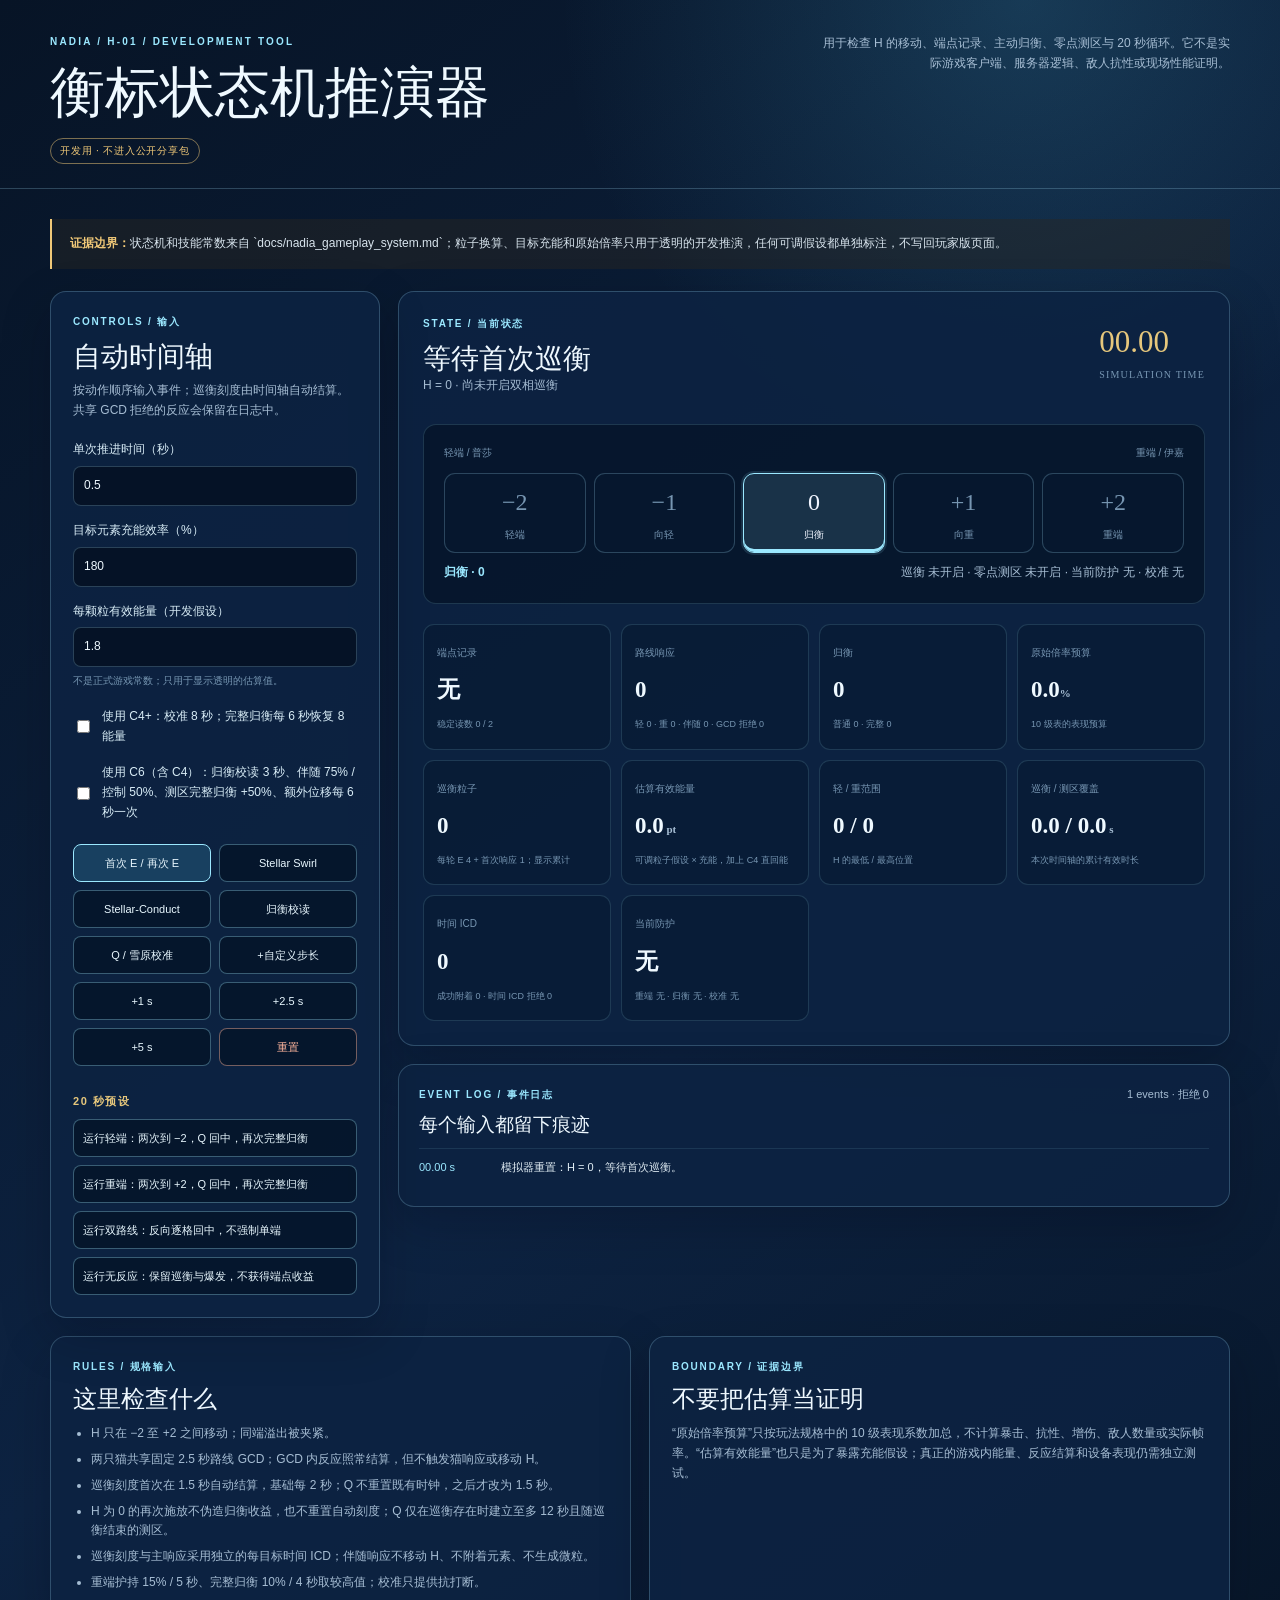
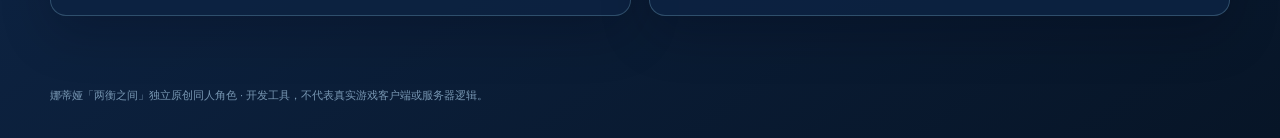
==== commit 337f26a5: "feat(nadia): rebalance protection, energy, burst and constellations 按 7.0 版惯例与角色定位（后台冰协同/控场/短窗防护，非纯增" ====
--- a/tools/nadia_skill_simulator.html
+++ b/tools/nadia_skill_simulator.html
@@ -144,8 +144,8 @@
           <input id="particle-energy" type="number" min="0" max="10" step="0.1" value="1.8">
           <small>不是正式游戏常数；只用于显示透明的估算值。</small>
         </div>
-        <label class="checkbox-line"><input id="c4-toggle" type="checkbox"> 使用 C4+：校准 8 秒；完整归衡每 6 秒恢复 4 能量</label>
-        <label class="checkbox-line"><input id="c6-toggle" type="checkbox"> 使用 C6（含 C4）：归衡校读 3 秒、伴随 70% / 控制 50%、额外位移每 6 秒一次</label>
+        <label class="checkbox-line"><input id="c4-toggle" type="checkbox"> 使用 C4+：校准 8 秒；完整归衡每 6 秒恢复 8 能量</label>
+        <label class="checkbox-line"><input id="c6-toggle" type="checkbox"> 使用 C6（含 C4）：归衡校读 3 秒、伴随 75% / 控制 50%、测区完整归衡 +50%、额外位移每 6 秒一次</label>
         <div class="button-grid">
           <button class="primary" data-action="skill">首次 E / 再次 E</button>
           <button data-action="light">Stellar Swirl</button>
@@ -189,7 +189,7 @@
             <div class="metric"><span class="metric-label">路线响应</span><strong class="metric-value" id="metric-responses">0</strong><span class="metric-note" id="metric-companion">伴随响应 0</span></div>
             <div class="metric"><span class="metric-label">归衡</span><strong class="metric-value" id="metric-returns">0</strong><span class="metric-note" id="metric-return-detail">普通 0 · 完整 0</span></div>
             <div class="metric"><span class="metric-label">原始倍率预算</span><strong class="metric-value" id="metric-raw">0<small>%</small></strong><span class="metric-note">10 级表的表现预算</span></div>
-            <div class="metric"><span class="metric-label">巡衡粒子</span><strong class="metric-value" id="metric-particles">0</strong><span class="metric-note">每轮 E 3 + 首次响应 1；显示累计</span></div>
+            <div class="metric"><span class="metric-label">巡衡粒子</span><strong class="metric-value" id="metric-particles">0</strong><span class="metric-note">每轮 E 4 + 首次响应 1；显示累计</span></div>
             <div class="metric"><span class="metric-label">估算有效能量</span><strong class="metric-value" id="metric-energy">0<small> pt</small></strong><span class="metric-note">可调粒子假设 × 充能，加上 C4 直回能</span></div>
             <div class="metric"><span class="metric-label">轻 / 重范围</span><strong class="metric-value" id="metric-range">0 / 0</strong><span class="metric-note">H 的最低 / 最高位置</span></div>
             <div class="metric"><span class="metric-label">巡衡 / 测区覆盖</span><strong class="metric-value" id="metric-coverage">0<small> s</small></strong><span class="metric-note">本次时间轴的累计有效时长</span></div>
@@ -245,13 +245,13 @@
         c6StrideCooldown: 6,
         calibration: 6,
         c4Calibration: 8,
-        c4Energy: 4,
-        heavyProtection: 15,
+        c4Energy: 8,
+        heavyProtection: 25,
         heavyProtectionDuration: 5,
-        returnProtection: 10,
+        returnProtection: 15,
         returnProtectionDuration: 4,
         companion: .55,
-        c6Companion: .7,
+        c6Companion: .75,
         companionControl: .35,
         c6CompanionControl: .5,
         skillCooldown: 18,
@@ -262,7 +262,7 @@
         heavyResponse: 110,
         normalReturn: 150,
         fullReturn: 190,
-        burstInitial: 309
+        burstInitial: 360
       });
 
       const $ = (selector) => document.querySelector(selector);
@@ -470,12 +470,12 @@
         state.h = 0;
         state.endpoint = null;
         state.stable = 0;
-        state.particles += 3;
+        state.particles += 4;
         state.firstResponseParticle = false;
         state.raw += C.initialSkill;
         state.metrics.skill += 1;
         const aura = applyNoIcd('首次 E', 1);
-        log(`首次施放 E：巡衡开启至 ${formatTime(state.patrolUntil)} s，H 写入 0；首个自动刻度为 ${formatTime(state.nextTick)} s，获得 3 个冰元素微粒，${aura}。`);
+        log(`首次施放 E：巡衡开启至 ${formatTime(state.patrolUntil)} s，H 写入 0；首个自动刻度为 ${formatTime(state.nextTick)} s，获得 4 个冰元素微粒，${aura}。`);
         render();
       }
 
@@ -497,7 +497,9 @@
           return true;
         }
 
-        state.raw += C.fullReturn;
+        const c6FullBoost = isC6() && state.zeroField ? 1.5 : 1;
+        const fullDamage = C.fullReturn * c6FullBoost;
+        state.raw += fullDamage;
         state.metrics.full += 1;
         state.returnProtectionUntil = state.time + C.returnProtectionDuration;
         state.calibrationUntil = state.time + calibrationDuration();
@@ -524,7 +526,7 @@
             c6Text = `；C6 额外位移还需 ${strideWait.toFixed(1)} s`;
           }
         }
-        log(`${source}：H ${signedH(before)} → 0，触发完整归衡 +${C.fullReturn}%；当前场上角色获得 ${C.returnProtection}% 减伤 ${C.returnProtectionDuration} s、校准抗打断 ${calibrationDuration()} s；${aura}${c4Text}${c6Text}。`);
+        log(`${source}：H ${signedH(before)} → 0，触发完整归衡 +${fullDamage.toFixed(0)}%；当前场上角色获得 ${C.returnProtection}% 减伤 ${C.returnProtectionDuration} s、校准抗打断 ${calibrationDuration()} s；${aura}${c4Text}${c6Text}${c6FullBoost > 1 ? '；C6 测区内完整归衡 +50%' : ''}。`);
         return true;
       }
 
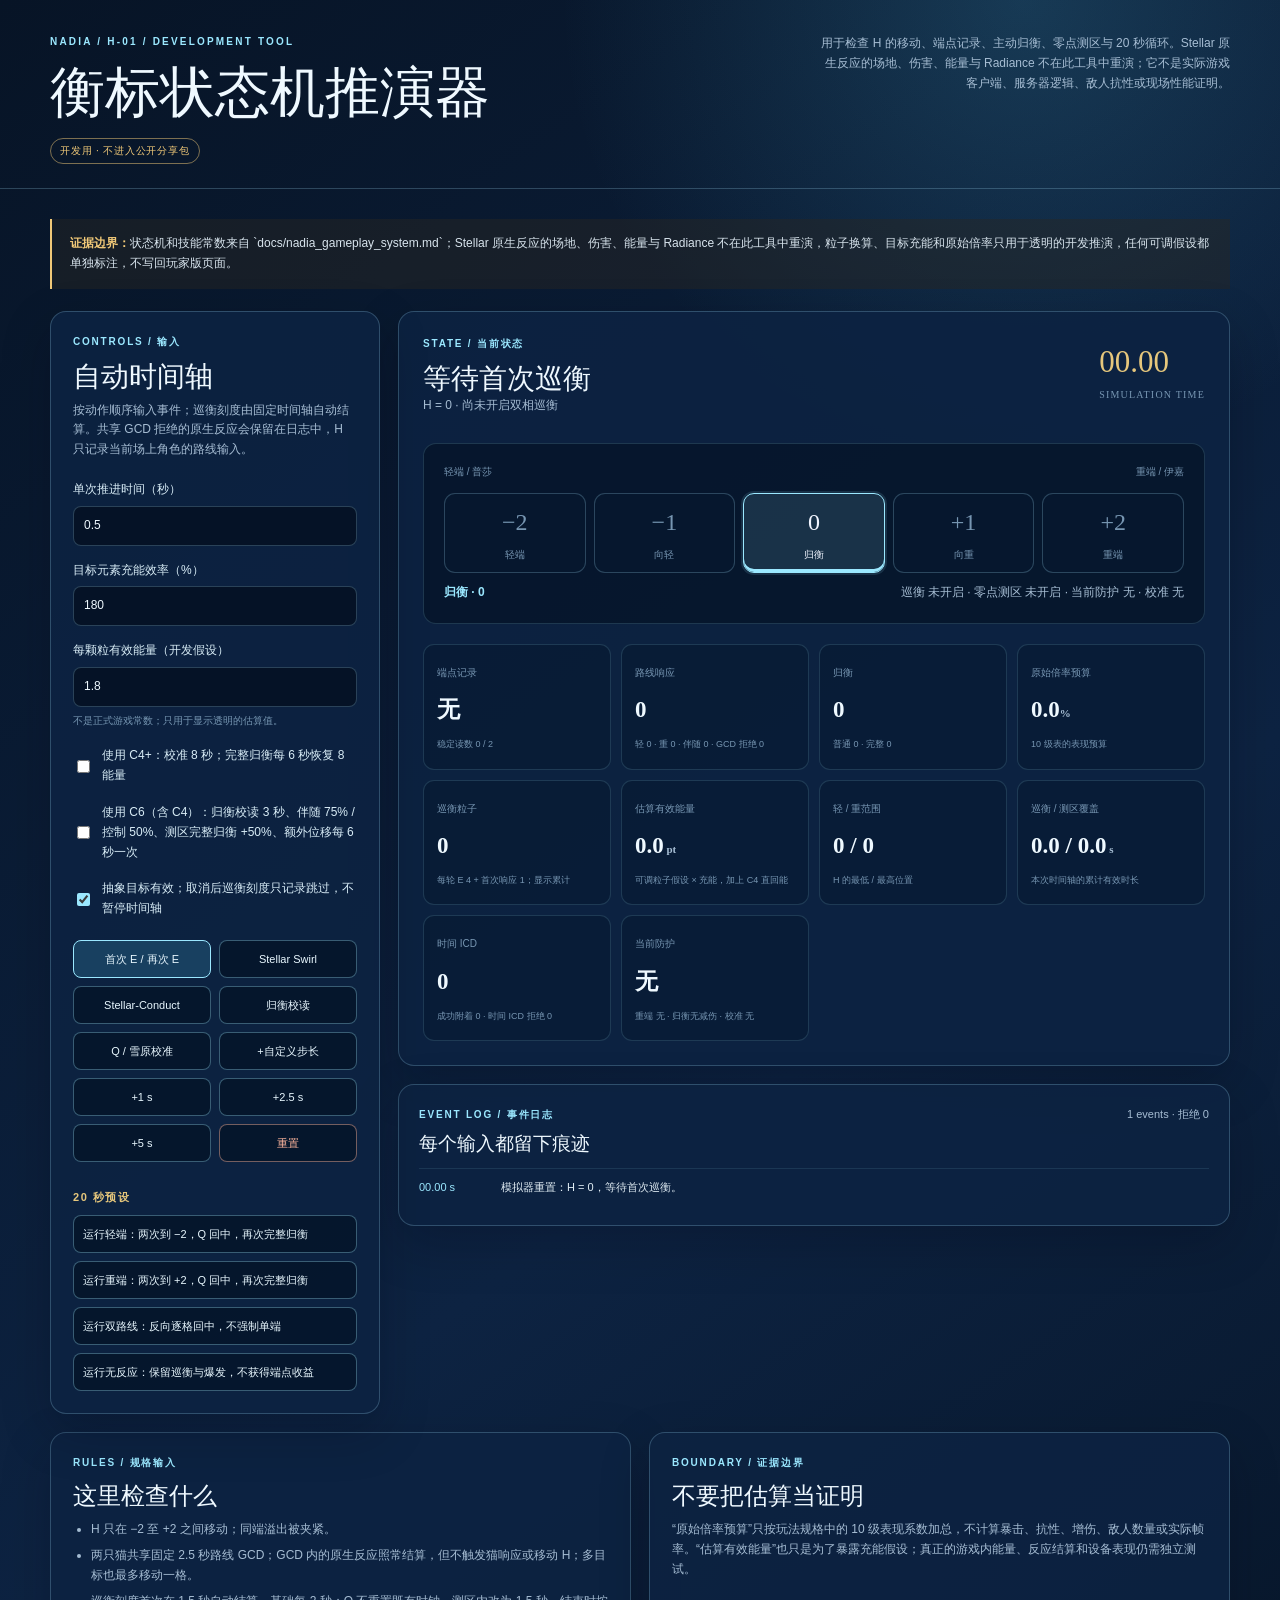
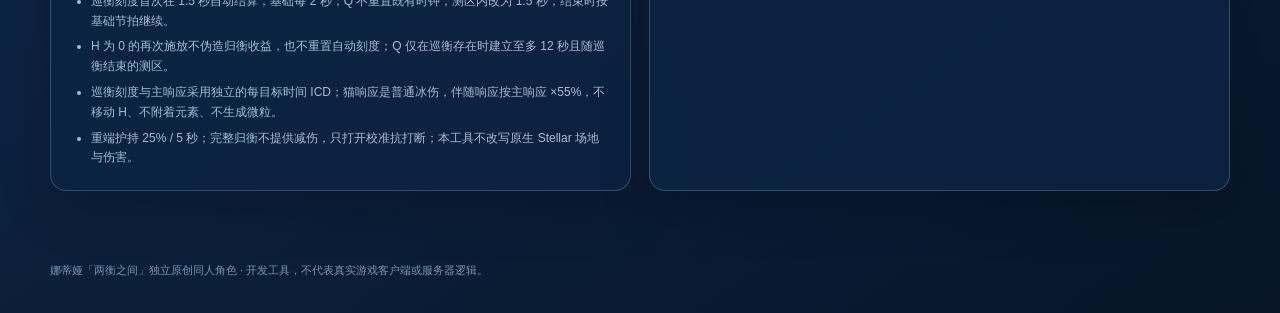
==== commit 5e3bd824: "fix(nadia): align stellar mechanics and refresh package" ====
--- a/tools/nadia_skill_simulator.html
+++ b/tools/nadia_skill_simulator.html
@@ -120,17 +120,17 @@
         <h1>衡标状态机推演器</h1>
         <span class="badge">开发用 · 不进入公开分享包</span>
       </div>
-      <p class="header-note">用于检查 H 的移动、端点记录、主动归衡、零点测区与 20 秒循环。它不是实际游戏客户端、服务器逻辑、敌人抗性或现场性能证明。</p>
+      <p class="header-note">用于检查 H 的移动、端点记录、主动归衡、零点测区与 20 秒循环。Stellar 原生反应的场地、伤害、能量与 Radiance 不在此工具中重演；它不是实际游戏客户端、服务器逻辑、敌人抗性或现场性能证明。</p>
     </div>
   </header>
 
   <main class="wrap">
-    <div class="notice"><strong>证据边界：</strong>状态机和技能常数来自 `docs/nadia_gameplay_system.md`；粒子换算、目标充能和原始倍率只用于透明的开发推演，任何可调假设都单独标注，不写回玩家版页面。</div>
+    <div class="notice"><strong>证据边界：</strong>状态机和技能常数来自 `docs/nadia_gameplay_system.md`；Stellar 原生反应的场地、伤害、能量与 Radiance 不在此工具中重演，粒子换算、目标充能和原始倍率只用于透明的开发推演，任何可调假设都单独标注，不写回玩家版页面。</div>
     <div class="workbench">
       <aside class="panel controls" aria-label="模拟控制">
         <div class="panel-label">Controls / 输入</div>
         <h2>自动时间轴</h2>
-        <p>按动作顺序输入事件；巡衡刻度由时间轴自动结算。共享 GCD 拒绝的反应会保留在日志中。</p>
+        <p>按动作顺序输入事件；巡衡刻度由固定时间轴自动结算。共享 GCD 拒绝的原生反应会保留在日志中，H 只记录当前场上角色的路线输入。</p>
         <div class="field">
           <label for="step-size">单次推进时间（秒）</label>
           <input id="step-size" type="number" min="0.1" max="10" step="0.1" value="0.5">
@@ -146,6 +146,7 @@
         </div>
         <label class="checkbox-line"><input id="c4-toggle" type="checkbox"> 使用 C4+：校准 8 秒；完整归衡每 6 秒恢复 8 能量</label>
         <label class="checkbox-line"><input id="c6-toggle" type="checkbox"> 使用 C6（含 C4）：归衡校读 3 秒、伴随 75% / 控制 50%、测区完整归衡 +50%、额外位移每 6 秒一次</label>
+        <label class="checkbox-line"><input id="target-valid-toggle" type="checkbox" checked> 抽象目标有效；取消后巡衡刻度只记录跳过，不暂停时间轴</label>
         <div class="button-grid">
           <button class="primary" data-action="skill">首次 E / 再次 E</button>
           <button data-action="light">Stellar Swirl</button>
@@ -194,7 +195,7 @@
             <div class="metric"><span class="metric-label">轻 / 重范围</span><strong class="metric-value" id="metric-range">0 / 0</strong><span class="metric-note">H 的最低 / 最高位置</span></div>
             <div class="metric"><span class="metric-label">巡衡 / 测区覆盖</span><strong class="metric-value" id="metric-coverage">0<small> s</small></strong><span class="metric-note">本次时间轴的累计有效时长</span></div>
             <div class="metric"><span class="metric-label">时间 ICD</span><strong class="metric-value" id="metric-applications">0</strong><span class="metric-note" id="metric-icd">成功附着 0 · 时间 ICD 拒绝 0</span></div>
-            <div class="metric"><span class="metric-label">当前防护</span><strong class="metric-value" id="metric-protection">无</strong><span class="metric-note" id="metric-protection-detail">重端护持与归衡减伤取较高值</span></div>
+            <div class="metric"><span class="metric-label">当前防护</span><strong class="metric-value" id="metric-protection">无</strong><span class="metric-note" id="metric-protection-detail">仅重端护持提供减伤；归衡提供校准抗打断</span></div>
           </div>
         </div>
 
@@ -211,11 +212,11 @@
         <h2>这里检查什么</h2>
         <ul>
           <li>H 只在 −2 至 +2 之间移动；同端溢出被夹紧。</li>
-          <li>两只猫共享固定 2.5 秒路线 GCD；GCD 内反应照常结算，但不触发猫响应或移动 H。</li>
-          <li>巡衡刻度首次在 1.5 秒自动结算，基础每 2 秒；Q 不重置既有时钟，之后才改为 1.5 秒。</li>
+          <li>两只猫共享固定 2.5 秒路线 GCD；GCD 内的原生反应照常结算，但不触发猫响应或移动 H；多目标也最多移动一格。</li>
+          <li>巡衡刻度首次在 1.5 秒自动结算，基础每 2 秒；Q 不重置既有时钟，测区内改为 1.5 秒，结束时按基础节拍继续。</li>
           <li>H 为 0 的再次施放不伪造归衡收益，也不重置自动刻度；Q 仅在巡衡存在时建立至多 12 秒且随巡衡结束的测区。</li>
-          <li>巡衡刻度与主响应采用独立的每目标时间 ICD；伴随响应不移动 H、不附着元素、不生成微粒。</li>
-          <li>重端护持 15% / 5 秒、完整归衡 10% / 4 秒取较高值；校准只提供抗打断。</li>
+          <li>巡衡刻度与主响应采用独立的每目标时间 ICD；猫响应是普通冰伤，伴随响应按主响应 ×55%，不移动 H、不附着元素、不生成微粒。</li>
+          <li>重端护持 25% / 5 秒；完整归衡不提供减伤，只打开校准抗打断；本工具不改写原生 Stellar 场地与伤害。</li>
         </ul>
       </article>
       <article class="panel">
@@ -248,8 +249,6 @@
         c4Energy: 8,
         heavyProtection: 25,
         heavyProtectionDuration: 5,
-        returnProtection: 15,
-        returnProtectionDuration: 4,
         companion: .55,
         c6Companion: .75,
         companionControl: .35,
@@ -302,7 +301,6 @@
         lastResponseApplication: -Infinity,
         calibrationUntil: 0,
         heavyProtectionUntil: 0,
-        returnProtectionUntil: 0,
         lastC4Energy: -Infinity,
         lastC6Stride: -Infinity,
         particles: 0,
@@ -380,6 +378,9 @@
         if (state.zeroField && state.time >= state.zeroUntil - EPSILON) {
           state.zeroField = false;
           state.c6BoostNextRoute = false;
+          if (state.patrol) {
+            state.nextTick = Math.max(state.nextTick, state.time + C.patrolTickInterval);
+          }
           if (writeLog) log('零点测区结束：回到常规巡衡节拍。', 'state');
         }
       }
@@ -403,21 +404,22 @@
 
       function protectionState() {
         const heavy = state.time < state.heavyProtectionUntil - EPSILON;
-        const returned = state.time < state.returnProtectionUntil - EPSILON;
         const calibration = state.time < state.calibrationUntil - EPSILON;
         return {
-          value: Math.max(heavy ? C.heavyProtection : 0, returned ? C.returnProtection : 0),
+          value: heavy ? C.heavyProtection : 0,
           heavy,
-          returned,
           calibration,
           heavyRemaining: heavy ? state.heavyProtectionUntil - state.time : 0,
-          returnRemaining: returned ? state.returnProtectionUntil - state.time : 0,
           calibrationRemaining: calibration ? state.calibrationUntil - state.time : 0
         };
       }
 
       function resolvePatrolTick(source, automatic) {
         if (!state.patrol) return reject(`${source}无效：当前没有开启双相巡衡。`);
+        if (!$('#target-valid-toggle').checked) {
+          log(`${source}跳过：锁定目标失效或范围内无有效敌人；本次不造成伤害，时间轴继续。`, 'state');
+          return false;
+        }
         state.raw += C.patrolTick;
         state.metrics.base += 1;
         const aura = applyTimeIcd('patrol', source);
@@ -501,7 +503,6 @@
         const fullDamage = C.fullReturn * c6FullBoost;
         state.raw += fullDamage;
         state.metrics.full += 1;
-        state.returnProtectionUntil = state.time + C.returnProtectionDuration;
         state.calibrationUntil = state.time + calibrationDuration();
         const aura = applyNoIcd('完整归衡', 1);
         let c4Text = '';
@@ -526,7 +527,7 @@
             c6Text = `；C6 额外位移还需 ${strideWait.toFixed(1)} s`;
           }
         }
-        log(`${source}：H ${signedH(before)} → 0，触发完整归衡 +${fullDamage.toFixed(0)}%；当前场上角色获得 ${C.returnProtection}% 减伤 ${C.returnProtectionDuration} s、校准抗打断 ${calibrationDuration()} s；${aura}${c4Text}${c6Text}${c6FullBoost > 1 ? '；C6 测区内完整归衡 +50%' : ''}。`);
+        log(`${source}：H ${signedH(before)} → 0，触发完整归衡 +${fullDamage.toFixed(0)}%；当前场上角色获得校准抗打断 ${calibrationDuration()} s（不提供额外减伤）；${aura}${c4Text}${c6Text}${c6FullBoost > 1 ? '；C6 测区内完整归衡 +50%' : ''}。`);
         return true;
       }
 
@@ -654,7 +655,7 @@
           time: 0, h: 0, endpoint: null, stable: 0, patrol: false, patrolStart: null, patrolUntil: 0,
           zeroField: false, zeroStart: null, zeroUntil: 0, nextTick: Infinity, lastSkill: -Infinity, lastRoute: -Infinity,
           lastReturn: -Infinity, lastRecast: -Infinity, lastBurst: -Infinity, lastPatrolApplication: -Infinity,
-          lastResponseApplication: -Infinity, calibrationUntil: 0, heavyProtectionUntil: 0, returnProtectionUntil: 0,
+          lastResponseApplication: -Infinity, calibrationUntil: 0, heavyProtectionUntil: 0,
           lastC4Energy: -Infinity, lastC6Stride: -Infinity, particles: 0, directEnergy: 0, firstResponseParticle: false,
           c6BoostNextRoute: false, raw: 0, minH: 0, maxH: 0, patrolSeconds: 0, zeroSeconds: 0, events: [], metrics: emptyMetrics()
         });
@@ -715,7 +716,7 @@
         $('#metric-applications').textContent = String(state.metrics.applications);
         $('#metric-icd').textContent = `成功附着 ${state.metrics.applications} · 时间 ICD 拒绝 ${state.metrics.icdBlocked}`;
         $('#metric-protection').textContent = protection.value ? `${protection.value}%` : '无';
-        $('#metric-protection-detail').textContent = `重端 ${protection.heavy ? formatSeconds(protection.heavyRemaining) : '无'} · 归衡 ${protection.returned ? formatSeconds(protection.returnRemaining) : '无'} · 校准 ${protection.calibration ? formatSeconds(protection.calibrationRemaining) : '无'}`;
+        $('#metric-protection-detail').textContent = `重端 ${protection.heavy ? formatSeconds(protection.heavyRemaining) : '无'} · 归衡无减伤 · 校准 ${protection.calibration ? formatSeconds(protection.calibrationRemaining) : '无'}`;
         $('#log-count').textContent = `${state.events.length} events · 拒绝 ${state.metrics.rejected}`;
         const logNode = $('#event-log');
         logNode.innerHTML = '';
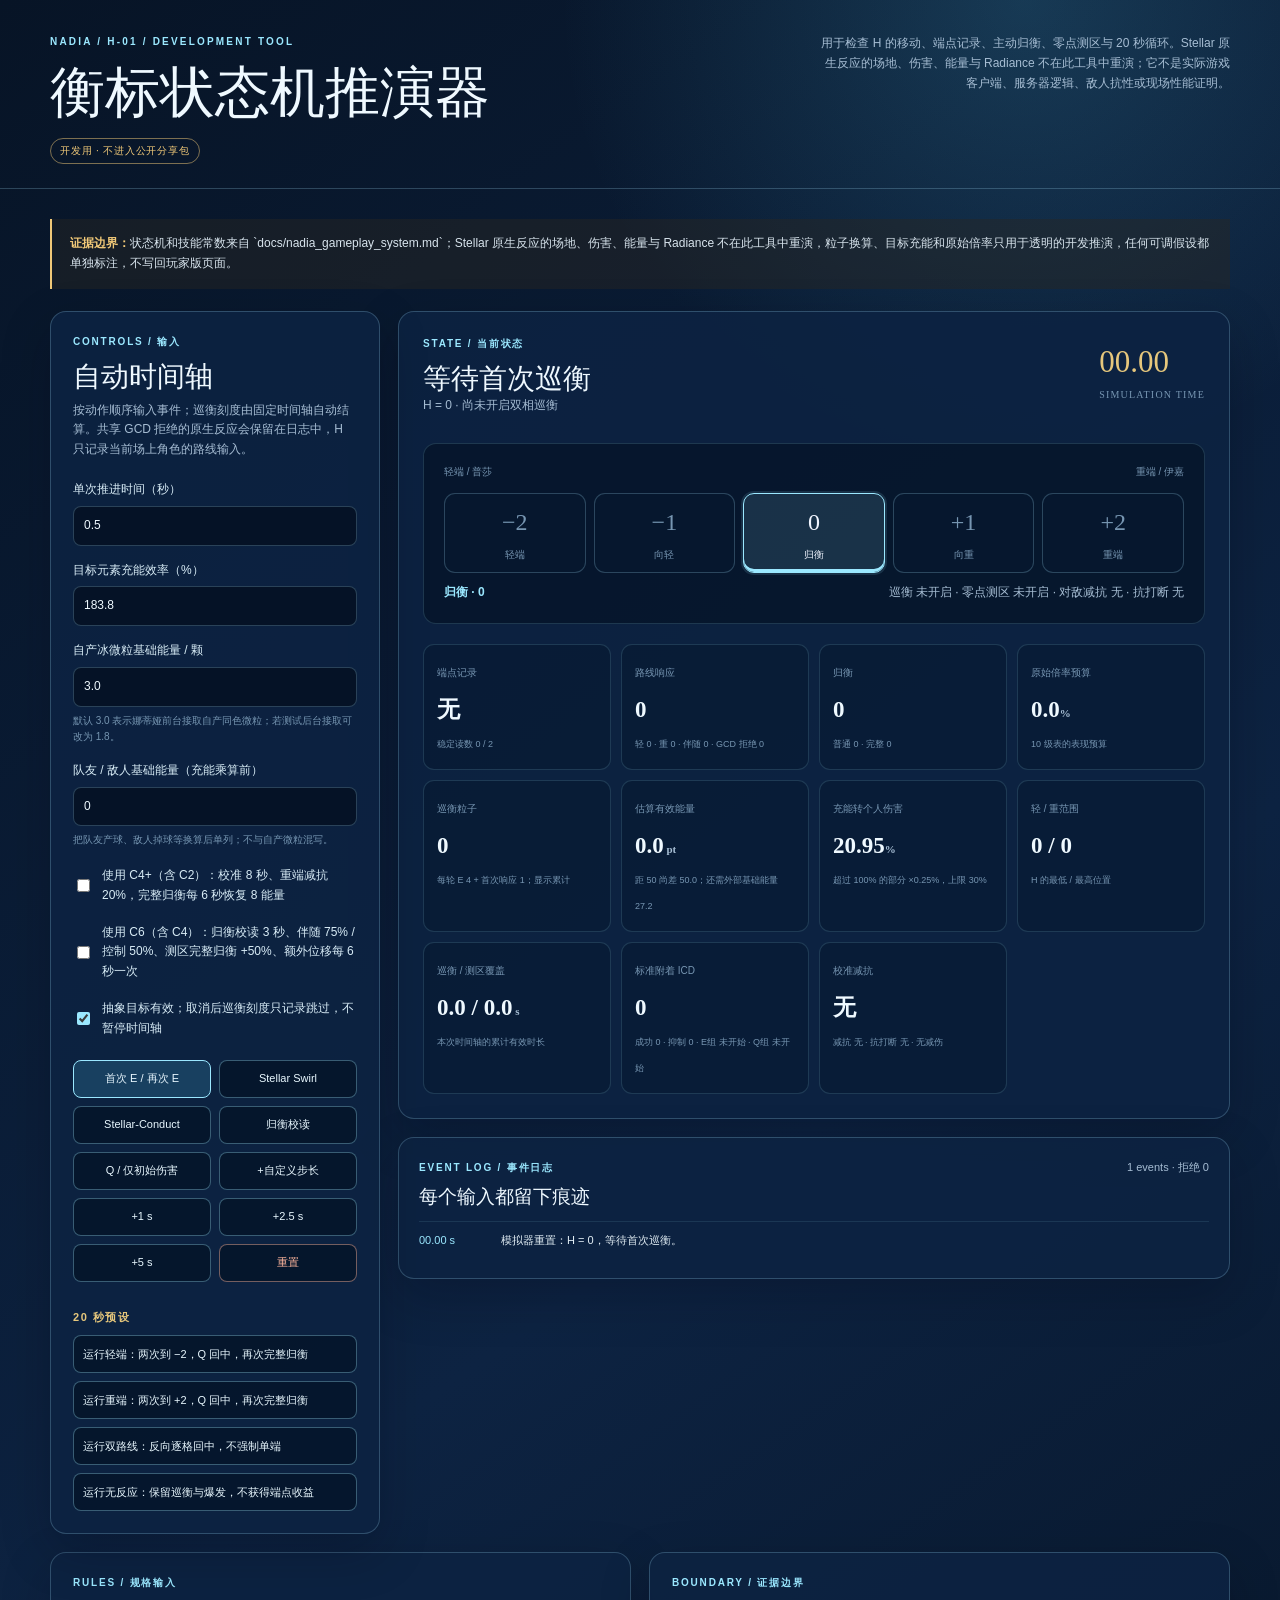
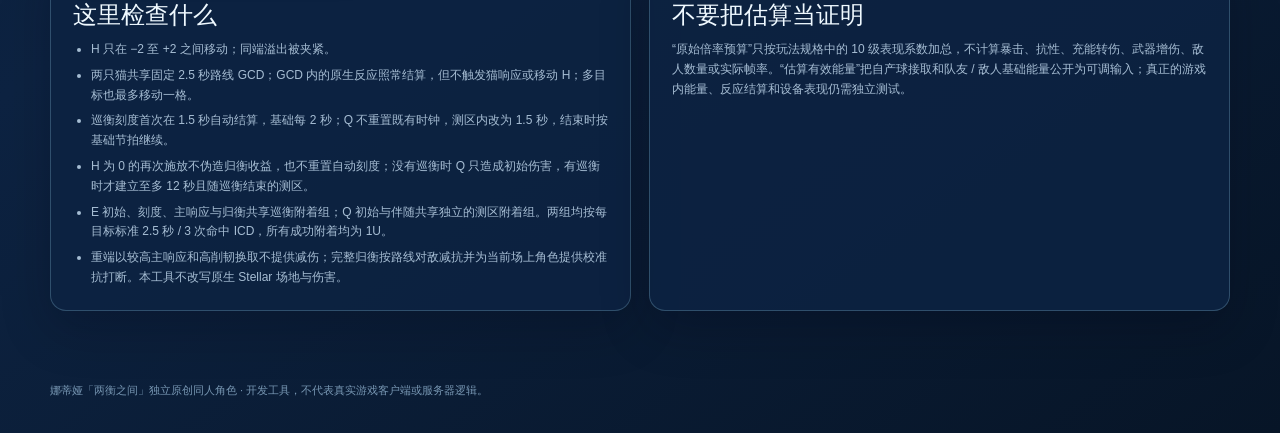
==== commit 9075ff37: "feat(nadia): rebalance heavy route and elemental support" ====
--- a/tools/nadia_skill_simulator.html
+++ b/tools/nadia_skill_simulator.html
@@ -137,14 +137,19 @@
         </div>
         <div class="field">
           <label for="er-target">目标元素充能效率（%）</label>
-          <input id="er-target" type="number" min="0" max="500" step="5" value="180">
+          <input id="er-target" type="number" min="0" max="500" step="0.1" value="183.8">
         </div>
         <div class="field">
-          <label for="particle-energy">每颗粒有效能量（开发假设）</label>
-          <input id="particle-energy" type="number" min="0" max="10" step="0.1" value="1.8">
-          <small>不是正式游戏常数；只用于显示透明的估算值。</small>
+          <label for="particle-energy">自产冰微粒基础能量 / 颗</label>
+          <input id="particle-energy" type="number" min="0" max="10" step="0.1" value="3.0">
+          <small>默认 3.0 表示娜蒂娅前台接取自产同色微粒；若测试后台接取可改为 1.8。</small>
         </div>
-        <label class="checkbox-line"><input id="c4-toggle" type="checkbox"> 使用 C4+：校准 8 秒；完整归衡每 6 秒恢复 8 能量</label>
+        <div class="field">
+          <label for="external-energy">队友 / 敌人基础能量（充能乘算前）</label>
+          <input id="external-energy" type="number" min="0" max="100" step="0.1" value="0">
+          <small>把队友产球、敌人掉球等换算后单列；不与自产微粒混写。</small>
+        </div>
+        <label class="checkbox-line"><input id="c4-toggle" type="checkbox"> 使用 C4+（含 C2）：校准 8 秒、重端减抗 20%，完整归衡每 6 秒恢复 8 能量</label>
         <label class="checkbox-line"><input id="c6-toggle" type="checkbox"> 使用 C6（含 C4）：归衡校读 3 秒、伴随 75% / 控制 50%、测区完整归衡 +50%、额外位移每 6 秒一次</label>
         <label class="checkbox-line"><input id="target-valid-toggle" type="checkbox" checked> 抽象目标有效；取消后巡衡刻度只记录跳过，不暂停时间轴</label>
         <div class="button-grid">
@@ -152,7 +157,7 @@
           <button data-action="light">Stellar Swirl</button>
           <button data-action="heavy">Stellar-Conduct</button>
           <button data-action="recast">归衡校读</button>
-          <button data-action="burst">Q / 雪原校准</button>
+          <button id="burst-button" data-action="burst">Q / 仅初始伤害</button>
           <button id="advance-step">+自定义步长</button>
           <button data-advance="1">+1 s</button>
           <button data-advance="2.5">+2.5 s</button>
@@ -191,11 +196,12 @@
             <div class="metric"><span class="metric-label">归衡</span><strong class="metric-value" id="metric-returns">0</strong><span class="metric-note" id="metric-return-detail">普通 0 · 完整 0</span></div>
             <div class="metric"><span class="metric-label">原始倍率预算</span><strong class="metric-value" id="metric-raw">0<small>%</small></strong><span class="metric-note">10 级表的表现预算</span></div>
             <div class="metric"><span class="metric-label">巡衡粒子</span><strong class="metric-value" id="metric-particles">0</strong><span class="metric-note">每轮 E 4 + 首次响应 1；显示累计</span></div>
-            <div class="metric"><span class="metric-label">估算有效能量</span><strong class="metric-value" id="metric-energy">0<small> pt</small></strong><span class="metric-note">可调粒子假设 × 充能，加上 C4 直回能</span></div>
+            <div class="metric"><span class="metric-label">估算有效能量</span><strong class="metric-value" id="metric-energy">0<small> pt</small></strong><span class="metric-note" id="metric-energy-detail">自产与外部基础能量 × 充能，再加 C4 直回能</span></div>
+            <div class="metric"><span class="metric-label">充能转个人伤害</span><strong class="metric-value" id="metric-er-damage">0<small>%</small></strong><span class="metric-note">超过 100% 的部分 ×0.25%，上限 30%</span></div>
             <div class="metric"><span class="metric-label">轻 / 重范围</span><strong class="metric-value" id="metric-range">0 / 0</strong><span class="metric-note">H 的最低 / 最高位置</span></div>
             <div class="metric"><span class="metric-label">巡衡 / 测区覆盖</span><strong class="metric-value" id="metric-coverage">0<small> s</small></strong><span class="metric-note">本次时间轴的累计有效时长</span></div>
-            <div class="metric"><span class="metric-label">时间 ICD</span><strong class="metric-value" id="metric-applications">0</strong><span class="metric-note" id="metric-icd">成功附着 0 · 时间 ICD 拒绝 0</span></div>
-            <div class="metric"><span class="metric-label">当前防护</span><strong class="metric-value" id="metric-protection">无</strong><span class="metric-note" id="metric-protection-detail">仅重端护持提供减伤；归衡提供校准抗打断</span></div>
+            <div class="metric"><span class="metric-label">标准附着 ICD</span><strong class="metric-value" id="metric-applications">0</strong><span class="metric-note" id="metric-icd">成功 0 · 抑制 0 · E / Q 两组</span></div>
+            <div class="metric"><span class="metric-label">校准减抗</span><strong class="metric-value" id="metric-calibration">无</strong><span class="metric-note" id="metric-calibration-detail">完整归衡按路线减抗并提供抗打断；无减伤</span></div>
           </div>
         </div>
 
@@ -214,15 +220,15 @@
           <li>H 只在 −2 至 +2 之间移动；同端溢出被夹紧。</li>
           <li>两只猫共享固定 2.5 秒路线 GCD；GCD 内的原生反应照常结算，但不触发猫响应或移动 H；多目标也最多移动一格。</li>
           <li>巡衡刻度首次在 1.5 秒自动结算，基础每 2 秒；Q 不重置既有时钟，测区内改为 1.5 秒，结束时按基础节拍继续。</li>
-          <li>H 为 0 的再次施放不伪造归衡收益，也不重置自动刻度；Q 仅在巡衡存在时建立至多 12 秒且随巡衡结束的测区。</li>
-          <li>巡衡刻度与主响应采用独立的每目标时间 ICD；猫响应是普通冰伤，伴随响应按主响应 ×55%，不移动 H、不附着元素、不生成微粒。</li>
-          <li>重端护持 25% / 5 秒；完整归衡不提供减伤，只打开校准抗打断；本工具不改写原生 Stellar 场地与伤害。</li>
+          <li>H 为 0 的再次施放不伪造归衡收益，也不重置自动刻度；没有巡衡时 Q 只造成初始伤害，有巡衡时才建立至多 12 秒且随巡衡结束的测区。</li>
+          <li>E 初始、刻度、主响应与归衡共享巡衡附着组；Q 初始与伴随共享独立的测区附着组。两组均按每目标标准 2.5 秒 / 3 次命中 ICD，所有成功附着均为 1U。</li>
+          <li>重端以较高主响应和高削韧换取不提供减伤；完整归衡按路线对敌减抗并为当前场上角色提供校准抗打断。本工具不改写原生 Stellar 场地与伤害。</li>
         </ul>
       </article>
       <article class="panel">
         <div class="panel-label">Boundary / 证据边界</div>
         <h2>不要把估算当证明</h2>
-        <p>“原始倍率预算”只按玩法规格中的 10 级表现系数加总，不计算暴击、抗性、增伤、敌人数量或实际帧率。“估算有效能量”也只是为了暴露充能假设；真正的游戏内能量、反应结算和设备表现仍需独立测试。</p>
+        <p>“原始倍率预算”只按玩法规格中的 10 级表现系数加总，不计算暴击、抗性、充能转伤、武器增伤、敌人数量或实际帧率。“估算有效能量”把自产球接取和队友 / 敌人基础能量公开为可调输入；真正的游戏内能量、反应结算和设备表现仍需独立测试。</p>
       </article>
     </section>
   </main>
@@ -247,8 +253,8 @@
         calibration: 6,
         c4Calibration: 8,
         c4Energy: 8,
-        heavyProtection: 25,
-        heavyProtectionDuration: 5,
+        resShred: 15,
+        c2HeavyResShred: 20,
         companion: .55,
         c6Companion: .75,
         companionControl: .35,
@@ -258,10 +264,13 @@
         initialSkill: 101,
         patrolTick: 62,
         lightResponse: 95,
-        heavyResponse: 110,
+        heavyResponse: 130,
         normalReturn: 150,
         fullReturn: 190,
-        burstInitial: 360
+        burstInitial: 360,
+        erDamagePerPoint: .25,
+        erDamageCap: 30,
+        burstCost: 50
       });
 
       const $ = (selector) => document.querySelector(selector);
@@ -297,10 +306,14 @@
         lastReturn: -Infinity,
         lastRecast: -Infinity,
         lastBurst: -Infinity,
-        lastPatrolApplication: -Infinity,
-        lastResponseApplication: -Infinity,
+        eApplicationAt: -Infinity,
+        eApplicationHits: 0,
+        qApplicationAt: -Infinity,
+        qApplicationHits: 0,
         calibrationUntil: 0,
-        heavyProtectionUntil: 0,
+        resShredUntil: 0,
+        resShredKind: null,
+        resShredValue: 0,
         lastC4Energy: -Infinity,
         lastC6Stride: -Infinity,
         particles: 0,
@@ -385,33 +398,51 @@
         }
       }
 
-      function applyNoIcd(label, units) {
-        state.metrics.applications += 1;
-        return `${label}附着 ${units}U 冰`;
-      }
-
-      function applyTimeIcd(group, label) {
-        const key = group === 'patrol' ? 'lastPatrolApplication' : 'lastResponseApplication';
-        const wait = remaining(state[key], C.applicationIcd);
-        if (wait > EPSILON) {
-          state.metrics.icdBlocked += 1;
-          return `${label}伤害结算，冰附着受 ${C.applicationIcd.toFixed(1)} s 时间 ICD 抑制（还需 ${wait.toFixed(1)} s）`;
-        }
-        state[key] = state.time;
-        state.metrics.applications += 1;
-        return `${label}附着 1U 冰`;
-      }
-
-      function protectionState() {
-        const heavy = state.time < state.heavyProtectionUntil - EPSILON;
-        const calibration = state.time < state.calibrationUntil - EPSILON;
+      function applyStandardIcd(group, label) {
+        const isSkillGroup = group === 'skill';
+        const lastKey = isSkillGroup ? 'eApplicationAt' : 'qApplicationAt';
+        const hitsKey = isSkillGroup ? 'eApplicationHits' : 'qApplicationHits';
+        const groupLabel = isSkillGroup ? '巡衡组' : '测区组';
+        const firstApplication = !Number.isFinite(state[lastKey]);
+        state[hitsKey] += 1;
+        const wait = remaining(state[lastKey], C.applicationIcd);
+        const timeReady = wait <= EPSILON;
+        const hitReady = state[hitsKey] >= 3;
+        if (timeReady || hitReady) {
+          const reason = firstApplication ? '首个命中' : timeReady && hitReady ? '时间与第 3 次命中均就绪' : timeReady ? '2.5 秒就绪' : '第 3 次命中就绪';
+          state[lastKey] = state.time;
+          state[hitsKey] = 0;
+          state.metrics.applications += 1;
+          return `${label}附着 1U 冰（${groupLabel}：${reason}）`;
+        }
+        state.metrics.icdBlocked += 1;
+        return `${label}伤害结算，冰附着受${groupLabel}标准 ICD 抑制（时间还需 ${wait.toFixed(1)} s；命中计数 ${state[hitsKey]} / 3）`;
+      }
+
+      function icdGroupStatus(group) {
+        const isSkillGroup = group === 'skill';
+        const last = state[isSkillGroup ? 'eApplicationAt' : 'qApplicationAt'];
+        const hits = state[isSkillGroup ? 'eApplicationHits' : 'qApplicationHits'];
+        if (!Number.isFinite(last)) return '未开始';
+        const wait = remaining(last, C.applicationIcd);
+        return wait <= EPSILON ? '时间就绪' : `${wait.toFixed(1)}s 或 ${hits}/3`;
+      }
+
+      function calibrationState() {
+        const interruption = state.time < state.calibrationUntil - EPSILON;
+        const shred = state.time < state.resShredUntil - EPSILON;
         return {
-          value: heavy ? C.heavyProtection : 0,
-          heavy,
-          calibration,
-          heavyRemaining: heavy ? state.heavyProtectionUntil - state.time : 0,
-          calibrationRemaining: calibration ? state.calibrationUntil - state.time : 0
+          interruption,
+          interruptionRemaining: interruption ? state.calibrationUntil - state.time : 0,
+          shred,
+          shredRemaining: shred ? state.resShredUntil - state.time : 0,
+          kind: shred ? state.resShredKind : null,
+          value: shred ? state.resShredValue : 0
         };
+      }
+
+      function erDamageBonus(er) {
+        return Math.min(C.erDamageCap, Math.max(0, er - 100) * C.erDamagePerPoint);
       }
 
       function resolvePatrolTick(source, automatic) {
@@ -422,7 +453,7 @@
         }
         state.raw += C.patrolTick;
         state.metrics.base += 1;
-        const aura = applyTimeIcd('patrol', source);
+        const aura = applyStandardIcd('skill', source);
         const cadence = state.zeroField ? '零点测区节拍' : '基础节拍';
         const target = automatic ? '最近命中目标优先（抽象目标有效）' : '校读补发（不改动自动时钟）';
         log(`${source}结算 +${C.patrolTick}%（${cadence}；${target}；${aura}）。`);
@@ -476,25 +507,26 @@
         state.firstResponseParticle = false;
         state.raw += C.initialSkill;
         state.metrics.skill += 1;
-        const aura = applyNoIcd('首次 E', 1);
+        const aura = applyStandardIcd('skill', '首次 E');
         log(`首次施放 E：巡衡开启至 ${formatTime(state.patrolUntil)} s，H 写入 0；首个自动刻度为 ${formatTime(state.nextTick)} s，获得 4 个冰元素微粒，${aura}。`);
         render();
       }
 
       function finalizeReturn(source, before, full) {
+        const endpointAtReturn = state.endpoint;
         state.endpoint = null;
         state.stable = 0;
         state.c6BoostNextRoute = false;
         const wait = remaining(state.lastReturn, C.returnCooldown);
         if (wait > EPSILON) {
-          reject(`${source}：H ${signedH(before)} → 0；归衡伤害、防护与校准受 4.0 s 间隔限制，还需 ${wait.toFixed(2)} s。`);
+          reject(`${source}：H ${signedH(before)} → 0；归衡伤害与校准受 4.0 s 间隔限制，还需 ${wait.toFixed(2)} s。`);
           return false;
         }
         state.lastReturn = state.time;
         if (!full) {
           state.raw += C.normalReturn;
           state.metrics.normal += 1;
-          const aura = applyNoIcd('普通归衡', 1);
+          const aura = applyStandardIcd('skill', '普通归衡');
           log(`${source}：H ${signedH(before)} → 0，触发普通归衡 +${C.normalReturn}%；${aura}。`);
           return true;
         }
@@ -504,7 +536,11 @@
         state.raw += fullDamage;
         state.metrics.full += 1;
         state.calibrationUntil = state.time + calibrationDuration();
-        const aura = applyNoIcd('完整归衡', 1);
+        const shredValue = endpointAtReturn === 'heavy' && isC4() ? C.c2HeavyResShred : C.resShred;
+        state.resShredKind = endpointAtReturn === 'light' ? '冰 / 风' : '冰 / 雷';
+        state.resShredValue = shredValue;
+        state.resShredUntil = state.time + calibrationDuration();
+        const aura = applyStandardIcd('skill', '完整归衡');
         let c4Text = '';
         if (isC4()) {
           const c4Wait = remaining(state.lastC4Energy, 6);
@@ -527,7 +563,7 @@
             c6Text = `；C6 额外位移还需 ${strideWait.toFixed(1)} s`;
           }
         }
-        log(`${source}：H ${signedH(before)} → 0，触发完整归衡 +${fullDamage.toFixed(0)}%；当前场上角色获得校准抗打断 ${calibrationDuration()} s（不提供额外减伤）；${aura}${c4Text}${c6Text}${c6FullBoost > 1 ? '；C6 测区内完整归衡 +50%' : ''}。`);
+        log(`${source}：H ${signedH(before)} → 0，触发完整归衡 +${fullDamage.toFixed(0)}%；当前场上角色获得校准抗打断 ${calibrationDuration()} s，命中敌人${state.resShredKind}抗性 -${shredValue}% / ${calibrationDuration()} s（不提供减伤）；${aura}${c4Text}${c6Text}${c6FullBoost > 1 ? '；C6 测区内完整归衡 +50%' : ''}。`);
         return true;
       }
 
@@ -572,13 +608,13 @@
         } else {
           state.stable = 0;
         }
-        if (!isLight && next === 2) {
-          state.heavyProtectionUntil = state.time + C.heavyProtectionDuration;
-        }
-        const main = isLight ? C.lightResponse : C.heavyResponse;
+        const baseMain = isLight ? C.lightResponse : C.heavyResponse;
+        const stableBoost = 1 + state.stable * .1;
+        const c2EndpointBoost = isC4() && reachedEndpoint ? 1.25 : 1;
+        const main = baseMain * stableBoost * c2EndpointBoost;
         state.raw += main;
         state.metrics[endpointName] += 1;
-        const aura = applyTimeIcd('response', label);
+        const aura = applyStandardIcd('skill', label);
         let companionText = '';
         if (state.zeroField) {
           const ratio = isC6() ? C.c6Companion : C.companion;
@@ -586,11 +622,14 @@
           const companion = main * ratio;
           state.raw += companion;
           state.metrics.companion += 1;
-          companionText = `；零点伴随 +${companion.toFixed(1)}%（主响应 ${Math.round(control * 100)}% 控制）`;
-        }
-        const endpointText = reachedEndpoint ? (isLight ? '；轻端观测记录' : `；重端护持 ${C.heavyProtection}% / ${C.heavyProtectionDuration} s`) : '';
+          const companionAura = applyStandardIcd('burst', '零点伴随');
+          companionText = `；零点伴随 +${companion.toFixed(1)}%（主响应 ${Math.round(control * 100)}% 控制；${companionAura}）`;
+        }
+        const lightPull = isC4() ? 60 : 40;
+        const endpointText = reachedEndpoint ? (isLight ? `；轻端观测记录，中型敌人牵引为小型的 ${lightPull}%` : '；重端观测记录（较高伤害 / 高削韧，无减伤）') : isLight ? '；中型敌人牵引为小型的 25%' : '';
+        const damageBoostText = stableBoost > 1 || c2EndpointBoost > 1 ? `；响应倍率含${stableBoost > 1 ? `稳定读数 +${Math.round((stableBoost - 1) * 100)}%` : ''}${stableBoost > 1 && c2EndpointBoost > 1 ? '、' : ''}${c2EndpointBoost > 1 ? 'C2 端点 +25%' : ''}` : '';
         const boostText = c6Boost ? '；C6 路线额外移动一格（6 s 节流）' : '';
-        log(`${label}：H ${signedH(before)} → ${signedH(next)}；主响应 +${main}%；${aura}${endpointText}${boostText}${companionText}。`);
+        log(`${label}：H ${signedH(before)} → ${signedH(next)}；主响应 +${main.toFixed(1)}%；${aura}${endpointText}${damageBoostText}${boostText}${companionText}。`);
         if (next === 0 && before !== 0) {
           finalizeReturn(`${label}反向回中`, before, fullAtReturn);
         }
@@ -635,7 +674,7 @@
         state.lastBurst = state.time;
         state.raw += C.burstInitial;
         state.metrics.burst += 1;
-        const aura = applyNoIcd('Q 初始伤害', 2);
+        const aura = applyStandardIcd('burst', 'Q 初始伤害');
         if (!state.patrol) {
           log(`施放 Q：初始伤害 +${C.burstInitial}%；${aura}。当前没有巡衡，因此不建立零点测区。`);
           render();
@@ -654,8 +693,9 @@
         Object.assign(state, {
           time: 0, h: 0, endpoint: null, stable: 0, patrol: false, patrolStart: null, patrolUntil: 0,
           zeroField: false, zeroStart: null, zeroUntil: 0, nextTick: Infinity, lastSkill: -Infinity, lastRoute: -Infinity,
-          lastReturn: -Infinity, lastRecast: -Infinity, lastBurst: -Infinity, lastPatrolApplication: -Infinity,
-          lastResponseApplication: -Infinity, calibrationUntil: 0, heavyProtectionUntil: 0,
+          lastReturn: -Infinity, lastRecast: -Infinity, lastBurst: -Infinity,
+          eApplicationAt: -Infinity, eApplicationHits: 0, qApplicationAt: -Infinity, qApplicationHits: 0,
+          calibrationUntil: 0, resShredUntil: 0, resShredKind: null, resShredValue: 0,
           lastC4Energy: -Infinity, lastC6Stride: -Infinity, particles: 0, directEnergy: 0, firstResponseParticle: false,
           c6BoostNextRoute: false, raw: 0, minH: 0, maxH: 0, patrolSeconds: 0, zeroSeconds: 0, events: [], metrics: emptyMetrics()
         });
@@ -690,17 +730,24 @@
         const routeTotal = state.metrics.light + state.metrics.heavy;
         const er = Number($('#er-target').value) || 0;
         const particleEnergy = Number($('#particle-energy').value) || 0;
-        const estimatedEnergy = state.particles * particleEnergy * er / 100 + state.directEnergy;
+        const externalEnergy = Number($('#external-energy').value) || 0;
+        const baseEnergy = state.particles * particleEnergy + externalEnergy;
+        const estimatedEnergy = baseEnergy * er / 100 + state.directEnergy;
+        const energyGap = Math.max(0, C.burstCost - estimatedEnergy);
+        const externalBaseNeeded = er > 0 ? Math.max(0, (C.burstCost - state.directEnergy) * 100 / er - state.particles * particleEnergy) : Infinity;
+        const erBonus = erDamageBonus(er);
         const patrolRemaining = state.patrol ? formatSeconds(state.patrolUntil - state.time) : '未开启';
         const zeroRemaining = state.zeroField ? formatSeconds(state.zeroUntil - state.time) : '未开启';
-        const protection = protectionState();
+        const calibration = calibrationState();
         const stateTitle = !state.patrol ? '等待首次巡衡' : state.zeroField ? '零点测区运行中' : state.h === 0 ? '归衡位置' : state.endpoint ? `${state.endpoint === 'light' ? '轻端' : '重端'}观测` : '路线移动中';
         const stateDetail = !state.patrol ? `H = ${signedH(state.h)} · 尚未开启双相巡衡` : `H = ${signedH(state.h)} · 端点记录：${endpointText}`;
         $('#state-title').textContent = stateTitle;
         $('#state-detail').textContent = stateDetail;
         $('#clock').textContent = formatTime(state.time);
         $('#state-badge').textContent = state.h < 0 ? `轻端 · ${signedH(state.h)}` : state.h > 0 ? `重端 · ${signedH(state.h)}` : '归衡 · 0';
-        $('#timers').textContent = `巡衡 ${patrolRemaining} · 零点测区 ${zeroRemaining} · 当前防护 ${protection.value ? `${protection.value}%` : '无'} · 校准 ${protection.calibration ? formatSeconds(protection.calibrationRemaining) : '无'}`;
+        const shredTimer = calibration.shred ? `${calibration.kind} -${calibration.value}% / ${formatSeconds(calibration.shredRemaining)}` : '无';
+        $('#timers').textContent = `巡衡 ${patrolRemaining} · 零点测区 ${zeroRemaining} · 对敌减抗 ${shredTimer} · 抗打断 ${calibration.interruption ? formatSeconds(calibration.interruptionRemaining) : '无'}`;
+        $('#burst-button').textContent = state.patrol ? `Q / 建立测区 ${formatSeconds(Math.min(C.zero, Math.max(0, state.patrolUntil - state.time)))}` : 'Q / 仅初始伤害';
         document.querySelectorAll('.h-cell').forEach((cell) => cell.classList.toggle('active', Number(cell.dataset.h) === state.h));
         $('#metric-endpoint').textContent = endpointText;
         $('#metric-stable').textContent = `稳定读数 ${state.stable} / 2`;
@@ -711,12 +758,14 @@
         $('#metric-raw').innerHTML = `${state.raw.toFixed(1)}<small>%</small>`;
         $('#metric-particles').textContent = String(state.particles);
         $('#metric-energy').innerHTML = `${estimatedEnergy.toFixed(1)}<small> pt</small>`;
+        $('#metric-energy-detail').textContent = energyGap <= EPSILON ? `估算已覆盖 ${C.burstCost} 能量成本；外部基础能量输入 ${externalEnergy.toFixed(1)}` : `距 ${C.burstCost} 尚差 ${energyGap.toFixed(1)}；还需外部基础能量 ${Number.isFinite(externalBaseNeeded) ? externalBaseNeeded.toFixed(1) : '无法估算'}`;
+        $('#metric-er-damage').innerHTML = `${erBonus.toFixed(2)}<small>%</small>`;
         $('#metric-range').textContent = `${state.minH} / ${state.maxH > 0 ? '+' : ''}${state.maxH}`;
         $('#metric-coverage').innerHTML = `${state.patrolSeconds.toFixed(1)} / ${state.zeroSeconds.toFixed(1)}<small> s</small>`;
         $('#metric-applications').textContent = String(state.metrics.applications);
-        $('#metric-icd').textContent = `成功附着 ${state.metrics.applications} · 时间 ICD 拒绝 ${state.metrics.icdBlocked}`;
-        $('#metric-protection').textContent = protection.value ? `${protection.value}%` : '无';
-        $('#metric-protection-detail').textContent = `重端 ${protection.heavy ? formatSeconds(protection.heavyRemaining) : '无'} · 归衡无减伤 · 校准 ${protection.calibration ? formatSeconds(protection.calibrationRemaining) : '无'}`;
+        $('#metric-icd').textContent = `成功 ${state.metrics.applications} · 抑制 ${state.metrics.icdBlocked} · E组 ${icdGroupStatus('skill')} · Q组 ${icdGroupStatus('burst')}`;
+        $('#metric-calibration').textContent = calibration.shred ? `${calibration.kind} -${calibration.value}%` : '无';
+        $('#metric-calibration-detail').textContent = `减抗 ${calibration.shred ? formatSeconds(calibration.shredRemaining) : '无'} · 抗打断 ${calibration.interruption ? formatSeconds(calibration.interruptionRemaining) : '无'} · 无减伤`;
         $('#log-count').textContent = `${state.events.length} events · 拒绝 ${state.metrics.rejected}`;
         const logNode = $('#event-log');
         logNode.innerHTML = '';
@@ -733,7 +782,7 @@
       }
 
       function snapshot() {
-        const protection = protectionState();
+        const calibration = calibrationState();
         return {
           time: state.time,
           h: state.h,
@@ -747,7 +796,11 @@
           particles: state.particles,
           directEnergy: state.directEnergy,
           metrics: { ...state.metrics },
-          protection,
+          calibration,
+          icd: {
+            skill: { lastApplication: state.eApplicationAt, hits: state.eApplicationHits },
+            burst: { lastApplication: state.qApplicationAt, hits: state.qApplicationHits }
+          },
           events: state.events.map((event) => ({ ...event }))
         };
       }
@@ -773,6 +826,7 @@
       });
       $('#er-target').addEventListener('input', render);
       $('#particle-energy').addEventListener('input', render);
+      $('#external-energy').addEventListener('input', render);
       document.querySelector('#step-size').addEventListener('change', (event) => {
         const value = clamp(Number(event.target.value) || .5, .1, 10);
         event.target.value = value;
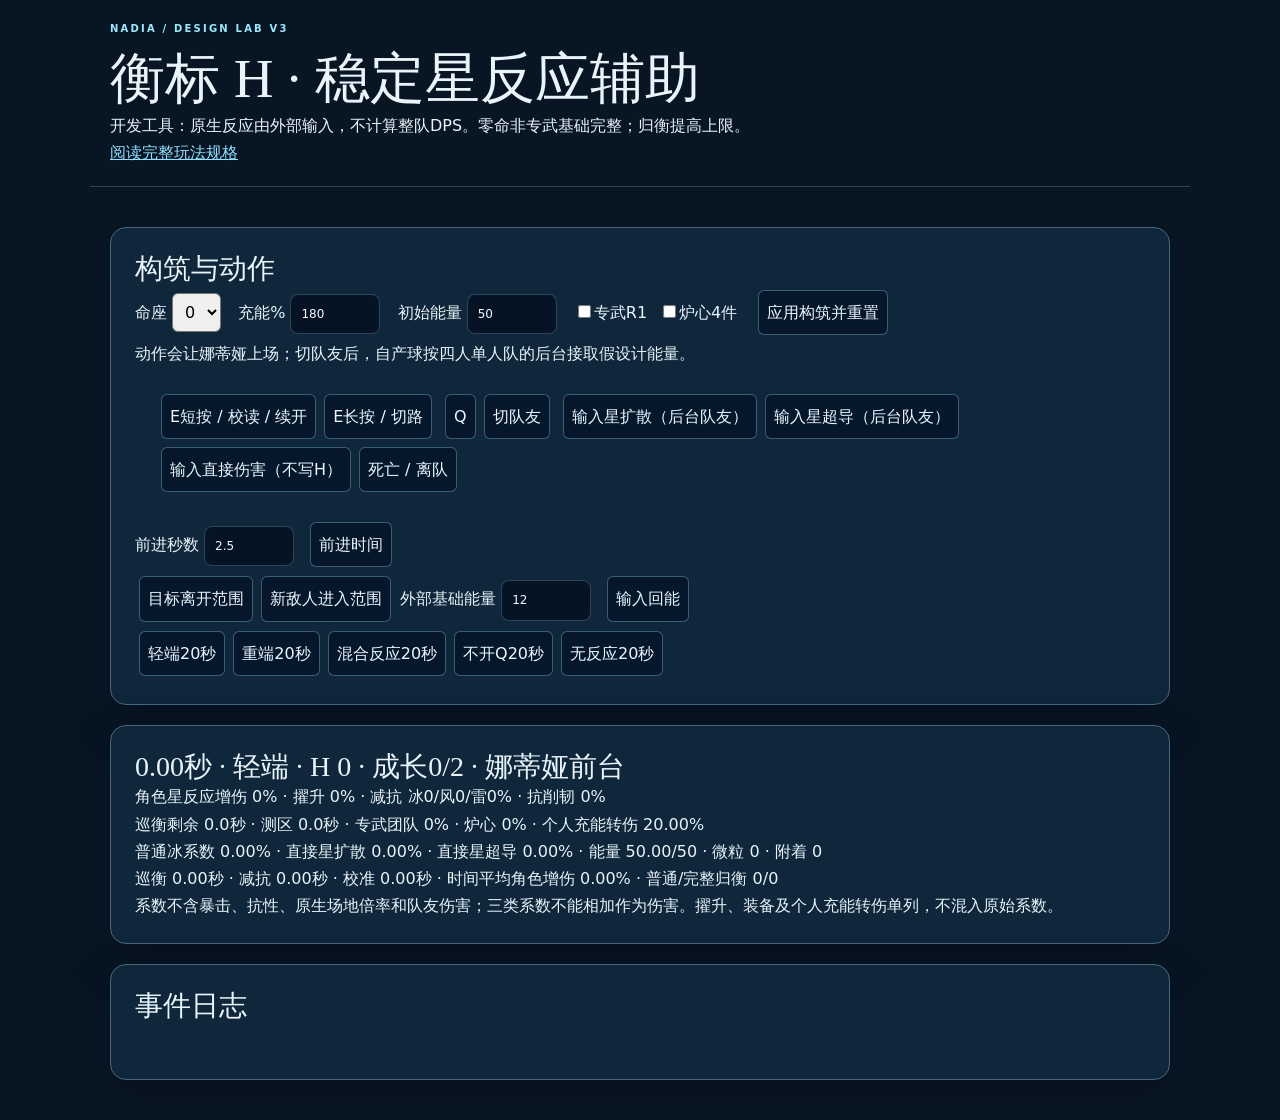
==== commit 58a07256: "feat(nadia): extract simulator core and add v3 regression tests Keep the rule model in a reusable co" ====
--- a/tools/nadia_skill_simulator.html
+++ b/tools/nadia_skill_simulator.html
@@ -113,736 +113,82 @@
   </style>
 </head>
 <body>
-  <header>
-    <div class="wrap header-line">
-      <div>
-        <div class="eyebrow">Nadia / H-01 / Development Tool</div>
-        <h1>衡标状态机推演器</h1>
-        <span class="badge">开发用 · 不进入公开分享包</span>
+  <header class="wrap"><p class="eyebrow">NADIA / DESIGN LAB V3</p><h1>衡标 H · 稳定星反应辅助</h1><p>开发工具：原生反应由外部输入，不计算整队DPS。零命非专武基础完整；归衡提高上限。</p><p><a href="../output/nadia_character/gameplay.html">阅读完整玩法规格</a></p></header>
+  <main class="wrap">
+    <section class="panel"><h2>构筑与动作</h2>
+      <label>命座 <select id="constellation"><option>0</option><option>1</option><option>2</option><option>3</option><option>4</option><option>5</option><option>6</option></select></label>
+      <label>充能% <input id="er" type="number" min="100" value="180"></label>
+      <label>初始能量 <input id="energy" type="number" min="0" max="50" value="50"></label>
+      <label><input id="weapon" type="checkbox">专武R1</label><label><input id="artifact" type="checkbox">炉心4件</label>
+      <button id="reset">应用构筑并重置</button>
+      <p>动作会让娜蒂娅上场；切队友后，自产球按四人单人队的后台接取假设计能量。</p>
+      <div class="controls">
+        <button data-action="skill">E短按 / 校读 / 续开</button><button data-action="hold">E长按 / 切路</button>
+        <button data-action="burst">Q</button><button data-action="off">切队友</button>
+        <button data-action="swirl">输入星扩散（后台队友）</button><button data-action="conduct">输入星超导（后台队友）</button>
+        <button data-action="damage">输入直接伤害（不写H）</button><button data-action="leave">死亡 / 离队</button>
       </div>
-      <p class="header-note">用于检查 H 的移动、端点记录、主动归衡、零点测区与 20 秒循环。Stellar 原生反应的场地、伤害、能量与 Radiance 不在此工具中重演；它不是实际游戏客户端、服务器逻辑、敌人抗性或现场性能证明。</p>
-    </div>
-  </header>
-
-  <main class="wrap">
-    <div class="notice"><strong>证据边界：</strong>状态机和技能常数来自 `docs/nadia_gameplay_system.md`；Stellar 原生反应的场地、伤害、能量与 Radiance 不在此工具中重演，粒子换算、目标充能和原始倍率只用于透明的开发推演，任何可调假设都单独标注，不写回玩家版页面。</div>
-    <div class="workbench">
-      <aside class="panel controls" aria-label="模拟控制">
-        <div class="panel-label">Controls / 输入</div>
-        <h2>自动时间轴</h2>
-        <p>按动作顺序输入事件；巡衡刻度由固定时间轴自动结算。共享 GCD 拒绝的原生反应会保留在日志中，H 只记录当前场上角色的路线输入。</p>
-        <div class="field">
-          <label for="step-size">单次推进时间（秒）</label>
-          <input id="step-size" type="number" min="0.1" max="10" step="0.1" value="0.5">
-        </div>
-        <div class="field">
-          <label for="er-target">目标元素充能效率（%）</label>
-          <input id="er-target" type="number" min="0" max="500" step="0.1" value="183.8">
-        </div>
-        <div class="field">
-          <label for="particle-energy">自产冰微粒基础能量 / 颗</label>
-          <input id="particle-energy" type="number" min="0" max="10" step="0.1" value="3.0">
-          <small>默认 3.0 表示娜蒂娅前台接取自产同色微粒；若测试后台接取可改为 1.8。</small>
-        </div>
-        <div class="field">
-          <label for="external-energy">队友 / 敌人基础能量（充能乘算前）</label>
-          <input id="external-energy" type="number" min="0" max="100" step="0.1" value="0">
-          <small>把队友产球、敌人掉球等换算后单列；不与自产微粒混写。</small>
-        </div>
-        <label class="checkbox-line"><input id="c4-toggle" type="checkbox"> 使用 C4+（含 C2）：校准 8 秒、重端减抗 20%，完整归衡每 6 秒恢复 8 能量</label>
-        <label class="checkbox-line"><input id="c6-toggle" type="checkbox"> 使用 C6（含 C4）：归衡校读 3 秒、伴随 75% / 控制 50%、测区完整归衡 +50%、额外位移每 6 秒一次</label>
-        <label class="checkbox-line"><input id="target-valid-toggle" type="checkbox" checked> 抽象目标有效；取消后巡衡刻度只记录跳过，不暂停时间轴</label>
-        <div class="button-grid">
-          <button class="primary" data-action="skill">首次 E / 再次 E</button>
-          <button data-action="light">Stellar Swirl</button>
-          <button data-action="heavy">Stellar-Conduct</button>
-          <button data-action="recast">归衡校读</button>
-          <button id="burst-button" data-action="burst">Q / 仅初始伤害</button>
-          <button id="advance-step">+自定义步长</button>
-          <button data-advance="1">+1 s</button>
-          <button data-advance="2.5">+2.5 s</button>
-          <button data-advance="5">+5 s</button>
-          <button class="reset" data-action="reset">重置</button>
-        </div>
-        <div class="preset-title">20 秒预设</div>
-        <div class="preset-grid">
-          <button data-preset="light">运行轻端：两次到 −2，Q 回中，再次完整归衡</button>
-          <button data-preset="heavy">运行重端：两次到 +2，Q 回中，再次完整归衡</button>
-          <button data-preset="dual">运行双路线：反向逐格回中，不强制单端</button>
-          <button data-preset="none">运行无反应：保留巡衡与爆发，不获得端点收益</button>
-        </div>
-      </aside>
-
-      <section aria-label="模拟结果">
-        <div class="panel state-panel">
-          <div class="state-top">
-            <div><div class="panel-label">State / 当前状态</div><h2 id="state-title">等待首次巡衡</h2><p id="state-detail">H = 0 · 尚未开启双相巡衡</p></div>
-            <div class="clock"><span id="clock">00.00</span><small>simulation time</small></div>
-          </div>
-          <div class="h-wrap">
-            <div class="h-labels"><span>轻端 / 普莎</span><span>重端 / 伊嘉</span></div>
-            <div class="h-rail" id="h-rail" role="img" aria-label="当前衡标位置">
-              <div class="h-cell" data-h="-2"><strong>−2</strong><span>轻端</span></div>
-              <div class="h-cell" data-h="-1"><strong>−1</strong><span>向轻</span></div>
-              <div class="h-cell active" data-h="0"><strong>0</strong><span>归衡</span></div>
-              <div class="h-cell" data-h="1"><strong>+1</strong><span>向重</span></div>
-              <div class="h-cell" data-h="2"><strong>+2</strong><span>重端</span></div>
-            </div>
-            <div class="status-line"><strong id="state-badge">归衡 · 0</strong><span id="timers">巡衡未开启 · 零点测区未开启</span></div>
-          </div>
-          <div class="metric-grid" aria-label="模拟指标">
-            <div class="metric"><span class="metric-label">端点记录</span><strong class="metric-value" id="metric-endpoint">无</strong><span class="metric-note" id="metric-stable">稳定读数 0 / 2</span></div>
-            <div class="metric"><span class="metric-label">路线响应</span><strong class="metric-value" id="metric-responses">0</strong><span class="metric-note" id="metric-companion">伴随响应 0</span></div>
-            <div class="metric"><span class="metric-label">归衡</span><strong class="metric-value" id="metric-returns">0</strong><span class="metric-note" id="metric-return-detail">普通 0 · 完整 0</span></div>
-            <div class="metric"><span class="metric-label">原始倍率预算</span><strong class="metric-value" id="metric-raw">0<small>%</small></strong><span class="metric-note">10 级表的表现预算</span></div>
-            <div class="metric"><span class="metric-label">巡衡粒子</span><strong class="metric-value" id="metric-particles">0</strong><span class="metric-note">每轮 E 4 + 首次响应 1；显示累计</span></div>
-            <div class="metric"><span class="metric-label">估算有效能量</span><strong class="metric-value" id="metric-energy">0<small> pt</small></strong><span class="metric-note" id="metric-energy-detail">自产与外部基础能量 × 充能，再加 C4 直回能</span></div>
-            <div class="metric"><span class="metric-label">充能转个人伤害</span><strong class="metric-value" id="metric-er-damage">0<small>%</small></strong><span class="metric-note">超过 100% 的部分 ×0.25%，上限 30%</span></div>
-            <div class="metric"><span class="metric-label">轻 / 重范围</span><strong class="metric-value" id="metric-range">0 / 0</strong><span class="metric-note">H 的最低 / 最高位置</span></div>
-            <div class="metric"><span class="metric-label">巡衡 / 测区覆盖</span><strong class="metric-value" id="metric-coverage">0<small> s</small></strong><span class="metric-note">本次时间轴的累计有效时长</span></div>
-            <div class="metric"><span class="metric-label">标准附着 ICD</span><strong class="metric-value" id="metric-applications">0</strong><span class="metric-note" id="metric-icd">成功 0 · 抑制 0 · E / Q 两组</span></div>
-            <div class="metric"><span class="metric-label">校准减抗</span><strong class="metric-value" id="metric-calibration">无</strong><span class="metric-note" id="metric-calibration-detail">完整归衡按路线减抗并提供抗打断；无减伤</span></div>
-          </div>
-        </div>
-
-        <div class="panel log-panel">
-          <div class="log-head"><div><div class="panel-label">Event Log / 事件日志</div><h3>每个输入都留下痕迹</h3></div><p id="log-count">0 events</p></div>
-          <ol class="event-log" id="event-log" aria-live="polite"></ol>
-        </div>
-      </section>
-    </div>
-
-    <section class="contract" aria-label="模拟器契约与说明">
-      <article class="panel">
-        <div class="panel-label">Rules / 规格输入</div>
-        <h2>这里检查什么</h2>
-        <ul>
-          <li>H 只在 −2 至 +2 之间移动；同端溢出被夹紧。</li>
-          <li>两只猫共享固定 2.5 秒路线 GCD；GCD 内的原生反应照常结算，但不触发猫响应或移动 H；多目标也最多移动一格。</li>
-          <li>巡衡刻度首次在 1.5 秒自动结算，基础每 2 秒；Q 不重置既有时钟，测区内改为 1.5 秒，结束时按基础节拍继续。</li>
-          <li>H 为 0 的再次施放不伪造归衡收益，也不重置自动刻度；没有巡衡时 Q 只造成初始伤害，有巡衡时才建立至多 12 秒且随巡衡结束的测区。</li>
-          <li>E 初始、刻度、主响应与归衡共享巡衡附着组；Q 初始与伴随共享独立的测区附着组。两组均按每目标标准 2.5 秒 / 3 次命中 ICD，所有成功附着均为 1U。</li>
-          <li>重端以较高主响应和高削韧换取不提供减伤；完整归衡按路线对敌减抗并为当前场上角色提供校准抗打断。本工具不改写原生 Stellar 场地与伤害。</li>
-        </ul>
-      </article>
-      <article class="panel">
-        <div class="panel-label">Boundary / 证据边界</div>
-        <h2>不要把估算当证明</h2>
-        <p>“原始倍率预算”只按玩法规格中的 10 级表现系数加总，不计算暴击、抗性、充能转伤、武器增伤、敌人数量或实际帧率。“估算有效能量”把自产球接取和队友 / 敌人基础能量公开为可调输入；真正的游戏内能量、反应结算和设备表现仍需独立测试。</p>
-      </article>
+      <p><label>前进秒数 <input id="step" type="number" min="0" step="0.5" value="2.5"></label><button id="advance">前进时间</button></p>
+      <p><button data-action="target-out">目标离开范围</button><button data-action="target-in">新敌人进入范围</button>
+      <label>外部基础能量 <input id="external" type="number" min="0" value="12"></label><button id="add-energy">输入回能</button></p>
+      <p><button data-preset="light">轻端20秒</button><button data-preset="heavy">重端20秒</button><button data-preset="mixed">混合反应20秒</button><button data-preset="noq">不开Q20秒</button><button data-preset="none">无反应20秒</button></p>
+      <p id="error" role="alert"></p>
     </section>
+    <section class="panel" aria-live="polite"><h2 id="state">归衡位置</h2>
+      <p id="buffs"></p><p id="timers"></p><p id="numbers"></p><p id="coverage"></p>
+      <p>系数不含暴击、抗性、原生场地倍率和队友伤害；三类系数不能相加作为伤害。擢升、装备及个人充能转伤单列，不混入原始系数。</p>
+    </section>
+    <section class="panel"><h2>事件日志</h2><ol id="events"></ol></section>
   </main>
-
-  <footer class="wrap">娜蒂娅「两衡之间」独立原创同人角色 · 开发工具，不代表真实游戏客户端或服务器逻辑。</footer>
-
+  <style>
+    .panel {padding:24px; margin:20px 0; border:1px solid #48677d; border-radius:16px; background:#10273b;}
+    label {display:inline-block; margin:6px 12px 6px 0;} input[type=number] {width:90px;}
+    button, select, input {font:inherit; padding:8px; border-radius:6px;} button {cursor:pointer; margin:4px;}
+    #events {max-height:620px; overflow:auto;} #events li {padding:6px 0; overflow-wrap:anywhere;}
+    #error {color:#ffb1a8;} .wrap {max-width:1100px; margin:auto; padding:20px;}
+    body {background:#081624; color:#e9f4fa; font-family:system-ui,sans-serif; line-height:1.7;} a {color:#92e0ff;}
+  </style>
+  <script src="nadia_simulator_core.js"></script>
   <script>
     (() => {
-      const EPSILON = 0.0001;
-      const C = Object.freeze({
-        patrol: 18,
-        zero: 12,
-        firstTickDelay: 1.5,
-        patrolTickInterval: 2,
-        zeroTickInterval: 1.5,
-        routeCooldown: 2.5,
-        applicationIcd: 2.5,
-        returnCooldown: 4,
-        recastCooldown: 6,
-        c6RecastCooldown: 3,
-        c6StrideCooldown: 6,
-        calibration: 6,
-        c4Calibration: 8,
-        c4Energy: 8,
-        resShred: 15,
-        c2HeavyResShred: 20,
-        companion: .55,
-        c6Companion: .75,
-        companionControl: .35,
-        c6CompanionControl: .5,
-        skillCooldown: 18,
-        burstCooldown: 15,
-        initialSkill: 101,
-        patrolTick: 62,
-        lightResponse: 95,
-        heavyResponse: 130,
-        normalReturn: 150,
-        fullReturn: 190,
-        burstInitial: 360,
-        erDamagePerPoint: .25,
-        erDamageCap: 30,
-        burstCost: 50
-      });
-
-      const $ = (selector) => document.querySelector(selector);
-      const emptyMetrics = () => ({
-        light: 0,
-        heavy: 0,
-        companion: 0,
-        normal: 0,
-        full: 0,
-        base: 0,
-        burst: 0,
-        skill: 0,
-        rejected: 0,
-        gcdBlocked: 0,
-        applications: 0,
-        icdBlocked: 0,
-        c4Energy: 0
-      });
-      const state = {
-        time: 0,
-        h: 0,
-        endpoint: null,
-        stable: 0,
-        patrol: false,
-        patrolStart: null,
-        patrolUntil: 0,
-        zeroField: false,
-        zeroStart: null,
-        zeroUntil: 0,
-        nextTick: Infinity,
-        lastSkill: -Infinity,
-        lastRoute: -Infinity,
-        lastReturn: -Infinity,
-        lastRecast: -Infinity,
-        lastBurst: -Infinity,
-        eApplicationAt: -Infinity,
-        eApplicationHits: 0,
-        qApplicationAt: -Infinity,
-        qApplicationHits: 0,
-        calibrationUntil: 0,
-        resShredUntil: 0,
-        resShredKind: null,
-        resShredValue: 0,
-        lastC4Energy: -Infinity,
-        lastC6Stride: -Infinity,
-        particles: 0,
-        directEnergy: 0,
-        firstResponseParticle: false,
-        c6BoostNextRoute: false,
-        raw: 0,
-        minH: 0,
-        maxH: 0,
-        patrolSeconds: 0,
-        zeroSeconds: 0,
-        events: [],
-        metrics: emptyMetrics()
-      };
-
-      const isC6 = () => $('#c6-toggle').checked;
-      const isC4 = () => $('#c4-toggle').checked || isC6();
-      const recastCooldown = () => isC6() ? C.c6RecastCooldown : C.recastCooldown;
-      const calibrationDuration = () => isC4() ? C.c4Calibration : C.calibration;
-      const clamp = (value, min, max) => Math.max(min, Math.min(max, value));
-      const formatTime = (value) => value.toFixed(2).padStart(5, '0');
-      const formatSeconds = (value) => `${Math.max(0, value).toFixed(1)} s`;
-      const signedH = (value) => value > 0 ? `+${value}` : String(value);
-
-      function overlap(start, end, intervalStart, intervalEnd) {
-        if (intervalStart === null) return 0;
-        return Math.max(0, Math.min(end, intervalEnd) - Math.max(start, intervalStart));
-      }
-
-      function log(text, kind = 'state') {
-        state.events.push({ time: state.time, text, kind });
-        if (state.events.length > 160) state.events.shift();
-      }
-
-      function integrate(start, end) {
-        state.patrolSeconds += overlap(start, end, state.patrolStart, state.patrolUntil);
-        state.zeroSeconds += overlap(start, end, state.zeroStart, state.zeroUntil);
-      }
-
-      function remaining(last, cooldown) {
-        return Math.max(0, cooldown - (state.time - last));
-      }
-
-      function reject(text) {
-        state.metrics.rejected += 1;
-        log(text, 'reject');
-        return false;
-      }
-
-      function canUse(last, cooldown, label) {
-        const wait = remaining(last, cooldown);
-        if (wait > EPSILON) return reject(`${label} 被间隔拒绝，还需 ${wait.toFixed(2)} s。`);
-        return true;
-      }
-
-      function setH(next) {
-        state.h = clamp(next, -2, 2);
-        state.minH = Math.min(state.minH, state.h);
-        state.maxH = Math.max(state.maxH, state.h);
-      }
-
-      function updateExpirations(writeLog = true) {
-        if (state.patrol && state.time >= state.patrolUntil - EPSILON) {
-          const closedField = state.zeroField;
-          state.patrol = false;
-          state.zeroField = false;
-          state.h = 0;
-          state.endpoint = null;
-          state.stable = 0;
-          state.nextTick = Infinity;
-          state.c6BoostNextRoute = false;
-          if (writeLog) log(`巡衡结束：H、端点记录与稳定读数清除${closedField ? '；零点测区同步关闭' : ''}。`, 'state');
-          return;
-        }
-        if (state.zeroField && state.time >= state.zeroUntil - EPSILON) {
-          state.zeroField = false;
-          state.c6BoostNextRoute = false;
-          if (state.patrol) {
-            state.nextTick = Math.max(state.nextTick, state.time + C.patrolTickInterval);
-          }
-          if (writeLog) log('零点测区结束：回到常规巡衡节拍。', 'state');
-        }
-      }
-
-      function applyStandardIcd(group, label) {
-        const isSkillGroup = group === 'skill';
-        const lastKey = isSkillGroup ? 'eApplicationAt' : 'qApplicationAt';
-        const hitsKey = isSkillGroup ? 'eApplicationHits' : 'qApplicationHits';
-        const groupLabel = isSkillGroup ? '巡衡组' : '测区组';
-        const firstApplication = !Number.isFinite(state[lastKey]);
-        state[hitsKey] += 1;
-        const wait = remaining(state[lastKey], C.applicationIcd);
-        const timeReady = wait <= EPSILON;
-        const hitReady = state[hitsKey] >= 3;
-        if (timeReady || hitReady) {
-          const reason = firstApplication ? '首个命中' : timeReady && hitReady ? '时间与第 3 次命中均就绪' : timeReady ? '2.5 秒就绪' : '第 3 次命中就绪';
-          state[lastKey] = state.time;
-          state[hitsKey] = 0;
-          state.metrics.applications += 1;
-          return `${label}附着 1U 冰（${groupLabel}：${reason}）`;
-        }
-        state.metrics.icdBlocked += 1;
-        return `${label}伤害结算，冰附着受${groupLabel}标准 ICD 抑制（时间还需 ${wait.toFixed(1)} s；命中计数 ${state[hitsKey]} / 3）`;
-      }
-
-      function icdGroupStatus(group) {
-        const isSkillGroup = group === 'skill';
-        const last = state[isSkillGroup ? 'eApplicationAt' : 'qApplicationAt'];
-        const hits = state[isSkillGroup ? 'eApplicationHits' : 'qApplicationHits'];
-        if (!Number.isFinite(last)) return '未开始';
-        const wait = remaining(last, C.applicationIcd);
-        return wait <= EPSILON ? '时间就绪' : `${wait.toFixed(1)}s 或 ${hits}/3`;
-      }
-
-      function calibrationState() {
-        const interruption = state.time < state.calibrationUntil - EPSILON;
-        const shred = state.time < state.resShredUntil - EPSILON;
-        return {
-          interruption,
-          interruptionRemaining: interruption ? state.calibrationUntil - state.time : 0,
-          shred,
-          shredRemaining: shred ? state.resShredUntil - state.time : 0,
-          kind: shred ? state.resShredKind : null,
-          value: shred ? state.resShredValue : 0
-        };
-      }
-
-      function erDamageBonus(er) {
-        return Math.min(C.erDamageCap, Math.max(0, er - 100) * C.erDamagePerPoint);
-      }
-
-      function resolvePatrolTick(source, automatic) {
-        if (!state.patrol) return reject(`${source}无效：当前没有开启双相巡衡。`);
-        if (!$('#target-valid-toggle').checked) {
-          log(`${source}跳过：锁定目标失效或范围内无有效敌人；本次不造成伤害，时间轴继续。`, 'state');
-          return false;
-        }
-        state.raw += C.patrolTick;
-        state.metrics.base += 1;
-        const aura = applyStandardIcd('skill', source);
-        const cadence = state.zeroField ? '零点测区节拍' : '基础节拍';
-        const target = automatic ? '最近命中目标优先（抽象目标有效）' : '校读补发（不改动自动时钟）';
-        log(`${source}结算 +${C.patrolTick}%（${cadence}；${target}；${aura}）。`);
-        return true;
-      }
-
-      function advance(seconds, writeLog = true) {
-        const amount = Number(seconds);
-        if (!Number.isFinite(amount) || amount < 0) return;
-        const end = state.time + amount;
-        while (true) {
-          const nextEvent = Math.min(
-            state.patrol ? state.patrolUntil : Infinity,
-            state.zeroField ? state.zeroUntil : Infinity,
-            state.patrol ? state.nextTick : Infinity
-          );
-          const next = Math.min(end, nextEvent);
-          if (next > state.time + EPSILON) {
-            integrate(state.time, next);
-            state.time = next;
-          }
-          updateExpirations(writeLog);
-          if (state.patrol && state.nextTick <= state.time + EPSILON && state.time < state.patrolUntil - EPSILON) {
-            resolvePatrolTick('自动巡衡刻度', true);
-            state.nextTick = state.time + (state.zeroField ? C.zeroTickInterval : C.patrolTickInterval);
-            continue;
-          }
-          if (state.time >= end - EPSILON) break;
-        }
+      const $ = id => document.getElementById(id);
+      let sim;
+      let target = 1;
+      function reset() {
+        sim = NadiaRules.create({constellation:Number($('constellation').value),er:Number($('er').value),energy:Number($('energy').value),weapon:$('weapon').checked,artifact:$('artifact').checked});
         render();
       }
-
-      function castSkill() {
-        if (state.patrol) {
-          recastSkill();
-          return;
+      function render() {
+        const s=sim.snapshot(), f=s.effects;
+        $('state').textContent=`${s.time.toFixed(2)}秒 · ${s.mode==='light'?'轻端':'重端'} · H ${s.h} · 成长${s.growth}/2 · ${s.onField?'娜蒂娅前台':'队友前台'}`;
+        $('buffs').textContent=`角色星反应增伤 ${f.characterBonus}% · 擢升 ${f.elevation}% · 减抗 冰${f.shred.cryo}/风${f.shred.anemo}/雷${f.shred.electro}% · 抗削韧 ${f.interruption}%`;
+        $('timers').textContent=`巡衡剩余 ${Math.max(0,s.patrolUntil-s.time).toFixed(1)}秒 · 测区 ${Math.max(0,s.zeroUntil-s.time).toFixed(1)}秒 · 专武团队 ${f.weaponTeamBonus}% · 炉心 ${f.artifactTeamBonus}% · 个人充能转伤 ${f.personalErBonus.toFixed(2)}%`;
+        $('numbers').textContent=`普通冰系数 ${s.coefficients.ordinary.toFixed(2)}% · 直接星扩散 ${s.coefficients.swirl.toFixed(2)}% · 直接星超导 ${s.coefficients.conduct.toFixed(2)}% · 能量 ${s.energy.toFixed(2)}/50 · 微粒 ${s.metrics.particles} · 附着 ${s.metrics.applications}`;
+        $('coverage').textContent=`巡衡 ${s.metrics.patrolSeconds.toFixed(2)}秒 · 减抗 ${s.metrics.shredSeconds.toFixed(2)}秒 · 校准 ${s.metrics.calibrationSeconds.toFixed(2)}秒 · 时间平均角色增伤 ${(s.time?s.metrics.bonusIntegral/s.time:0).toFixed(2)}% · 普通/完整归衡 ${s.metrics.normal}/${s.metrics.full}`;
+        $('events').replaceChildren(...s.events.slice(-100).reverse().map(e=>{const li=document.createElement('li');li.textContent=`${e.time.toFixed(2)}s ${e.text}`;return li;}));
+        window.NadiaSimulator=sim;
+      }
+      function perform(fn) {try {$('error').textContent='';fn();render();} catch(e){$('error').textContent=e.message;}}
+      const actions={skill:()=>sim.castSkill(),hold:()=>sim.castSkill(true),burst:()=>sim.burst(),off:()=>sim.setOnField(false),
+        swirl:()=>sim.reaction('swirl',{onField:false}),conduct:()=>sim.reaction('conduct',{onField:false}),
+        damage:()=>sim.reaction('swirl',{kind:'damage'}),leave:()=>sim.leave(),
+        'target-out':()=>sim.setTarget(false),'target-in':()=>sim.setTarget(true,`enemy-${++target}`)};
+      document.querySelectorAll('[data-action]').forEach(b=>b.addEventListener('click',()=>perform(actions[b.dataset.action])));
+      document.querySelectorAll('[data-preset]').forEach(b=>b.addEventListener('click',()=>perform(()=>{
+        reset();const name=b.dataset.preset;sim.castSkill(name==='heavy');sim.setOnField(false);
+        const at=(t,fn)=>{sim.advance(t-sim.snapshot().time);fn();};
+        if(name!=='none') {
+          [2.5,5,8,10.5,14,16.5,19].forEach((t,i)=>{
+            at(t,()=>sim.reaction(name==='heavy'||name==='mixed'&&i%2?'conduct':'swirl',{onField:false}));
+            if(t===5&&!['noq'].includes(name))at(5.5,()=>{sim.burst();sim.setOnField(false);});
+            if(t===10.5&&!['noq'].includes(name))at(11.5,()=>{sim.recastSkill();sim.setOnField(false);});
+          });
         }
-        if (!canUse(state.lastSkill, C.skillCooldown, '元素战技')) {
-          render();
-          return;
-        }
-        state.lastSkill = state.time;
-        state.patrol = true;
-        state.patrolStart = state.time;
-        state.patrolUntil = state.time + C.patrol;
-        state.nextTick = state.time + C.firstTickDelay;
-        state.h = 0;
-        state.endpoint = null;
-        state.stable = 0;
-        state.particles += 4;
-        state.firstResponseParticle = false;
-        state.raw += C.initialSkill;
-        state.metrics.skill += 1;
-        const aura = applyStandardIcd('skill', '首次 E');
-        log(`首次施放 E：巡衡开启至 ${formatTime(state.patrolUntil)} s，H 写入 0；首个自动刻度为 ${formatTime(state.nextTick)} s，获得 4 个冰元素微粒，${aura}。`);
-        render();
-      }
-
-      function finalizeReturn(source, before, full) {
-        const endpointAtReturn = state.endpoint;
-        state.endpoint = null;
-        state.stable = 0;
-        state.c6BoostNextRoute = false;
-        const wait = remaining(state.lastReturn, C.returnCooldown);
-        if (wait > EPSILON) {
-          reject(`${source}：H ${signedH(before)} → 0；归衡伤害与校准受 4.0 s 间隔限制，还需 ${wait.toFixed(2)} s。`);
-          return false;
-        }
-        state.lastReturn = state.time;
-        if (!full) {
-          state.raw += C.normalReturn;
-          state.metrics.normal += 1;
-          const aura = applyStandardIcd('skill', '普通归衡');
-          log(`${source}：H ${signedH(before)} → 0，触发普通归衡 +${C.normalReturn}%；${aura}。`);
-          return true;
-        }
-
-        const c6FullBoost = isC6() && state.zeroField ? 1.5 : 1;
-        const fullDamage = C.fullReturn * c6FullBoost;
-        state.raw += fullDamage;
-        state.metrics.full += 1;
-        state.calibrationUntil = state.time + calibrationDuration();
-        const shredValue = endpointAtReturn === 'heavy' && isC4() ? C.c2HeavyResShred : C.resShred;
-        state.resShredKind = endpointAtReturn === 'light' ? '冰 / 风' : '冰 / 雷';
-        state.resShredValue = shredValue;
-        state.resShredUntil = state.time + calibrationDuration();
-        const aura = applyStandardIcd('skill', '完整归衡');
-        let c4Text = '';
-        if (isC4()) {
-          const c4Wait = remaining(state.lastC4Energy, 6);
-          if (c4Wait <= EPSILON) {
-            state.lastC4Energy = state.time;
-            state.directEnergy += C.c4Energy;
-            state.metrics.c4Energy += C.c4Energy;
-            c4Text = `；C4 直回 ${C.c4Energy} 能量`;
-          } else {
-            c4Text = `；C4 回能还需 ${c4Wait.toFixed(1)} s`;
-          }
-        }
-        let c6Text = '';
-        if (isC6() && state.zeroField) {
-          const strideWait = remaining(state.lastC6Stride, C.c6StrideCooldown);
-          if (strideWait <= EPSILON) {
-            state.c6BoostNextRoute = true;
-            c6Text = '；C6 已预备下一次路线额外移动一格';
-          } else {
-            c6Text = `；C6 额外位移还需 ${strideWait.toFixed(1)} s`;
-          }
-        }
-        log(`${source}：H ${signedH(before)} → 0，触发完整归衡 +${fullDamage.toFixed(0)}%；当前场上角色获得校准抗打断 ${calibrationDuration()} s，命中敌人${state.resShredKind}抗性 -${shredValue}% / ${calibrationDuration()} s（不提供减伤）；${aura}${c4Text}${c6Text}${c6FullBoost > 1 ? '；C6 测区内完整归衡 +50%' : ''}。`);
-        return true;
-      }
-
-      function route(kind) {
-        const isLight = kind === 'light';
-        const reaction = isLight ? 'Stellar Swirl' : 'Stellar-Conduct';
-        const endpointName = isLight ? 'light' : 'heavy';
-        const label = isLight ? '普莎轻端响应' : '伊嘉重端响应';
-        if (!state.patrol) {
-          reject(`${reaction}：反应照常结算，但当前没有巡衡，不能触发猫响应或移动 H。`);
-          render();
-          return;
-        }
-        const gcdWait = remaining(state.lastRoute, C.routeCooldown);
-        if (gcdWait > EPSILON) {
-          state.metrics.rejected += 1;
-          state.metrics.gcdBlocked += 1;
-          log(`${reaction}：反应照常结算；两猫共享 ${C.routeCooldown.toFixed(1)} s 路线 GCD 未就绪，H 不移动、无猫响应、无额外附着或微粒（还需 ${gcdWait.toFixed(2)} s）。`, 'reject');
-          render();
-          return;
-        }
-        state.lastRoute = state.time;
-        if (!state.firstResponseParticle) {
-          state.particles += 1;
-          state.firstResponseParticle = true;
-        }
-        const before = state.h;
-        const fullAtReturn = Boolean(state.endpoint);
-        let next = isLight ? Math.max(-2, before - 1) : Math.min(2, before + 1);
-        let c6Boost = false;
-        if (state.c6BoostNextRoute && isC6() && state.zeroField) {
-          next = isLight ? Math.max(-2, next - 1) : Math.min(2, next + 1);
-          state.c6BoostNextRoute = false;
-          state.lastC6Stride = state.time;
-          c6Boost = true;
-        }
-        setH(next);
-        const reachedEndpoint = next === (isLight ? -2 : 2);
-        if (reachedEndpoint) {
-          state.stable = before === next && state.endpoint === endpointName ? Math.min(2, state.stable + 1) : 0;
-          state.endpoint = endpointName;
-        } else {
-          state.stable = 0;
-        }
-        const baseMain = isLight ? C.lightResponse : C.heavyResponse;
-        const stableBoost = 1 + state.stable * .1;
-        const c2EndpointBoost = isC4() && reachedEndpoint ? 1.25 : 1;
-        const main = baseMain * stableBoost * c2EndpointBoost;
-        state.raw += main;
-        state.metrics[endpointName] += 1;
-        const aura = applyStandardIcd('skill', label);
-        let companionText = '';
-        if (state.zeroField) {
-          const ratio = isC6() ? C.c6Companion : C.companion;
-          const control = isC6() ? C.c6CompanionControl : C.companionControl;
-          const companion = main * ratio;
-          state.raw += companion;
-          state.metrics.companion += 1;
-          const companionAura = applyStandardIcd('burst', '零点伴随');
-          companionText = `；零点伴随 +${companion.toFixed(1)}%（主响应 ${Math.round(control * 100)}% 控制；${companionAura}）`;
-        }
-        const lightPull = isC4() ? 60 : 40;
-        const endpointText = reachedEndpoint ? (isLight ? `；轻端观测记录，中型敌人牵引为小型的 ${lightPull}%` : '；重端观测记录（较高伤害 / 高削韧，无减伤）') : isLight ? '；中型敌人牵引为小型的 25%' : '';
-        const damageBoostText = stableBoost > 1 || c2EndpointBoost > 1 ? `；响应倍率含${stableBoost > 1 ? `稳定读数 +${Math.round((stableBoost - 1) * 100)}%` : ''}${stableBoost > 1 && c2EndpointBoost > 1 ? '、' : ''}${c2EndpointBoost > 1 ? 'C2 端点 +25%' : ''}` : '';
-        const boostText = c6Boost ? '；C6 路线额外移动一格（6 s 节流）' : '';
-        log(`${label}：H ${signedH(before)} → ${signedH(next)}；主响应 +${main.toFixed(1)}%；${aura}${endpointText}${damageBoostText}${boostText}${companionText}。`);
-        if (next === 0 && before !== 0) {
-          finalizeReturn(`${label}反向回中`, before, fullAtReturn);
-        }
-        render();
-      }
-
-      function returnToCenter(source) {
-        if (state.h === 0) return false;
-        const full = Boolean(state.endpoint);
-        const before = state.h;
-        setH(0);
-        finalizeReturn(source, before, full);
-        return true;
-      }
-
-      function recastSkill() {
-        if (!state.patrol) {
-          reject('归衡校读无效：当前没有开启双相巡衡。');
-          render();
-          return;
-        }
-        if (!canUse(state.lastRecast, recastCooldown(), '归衡校读')) {
-          render();
-          return;
-        }
-        state.lastRecast = state.time;
-        if (state.h === 0) {
-          resolvePatrolTick('归衡校读补发', false);
-          render();
-          return;
-        }
-        returnToCenter('归衡校读');
-        render();
-      }
-
-      function burst() {
-        if (!canUse(state.lastBurst, C.burstCooldown, '元素爆发')) {
-          render();
-          return;
-        }
-        if (state.h !== 0) returnToCenter('Q 强制归零');
-        state.lastBurst = state.time;
-        state.raw += C.burstInitial;
-        state.metrics.burst += 1;
-        const aura = applyStandardIcd('burst', 'Q 初始伤害');
-        if (!state.patrol) {
-          log(`施放 Q：初始伤害 +${C.burstInitial}%；${aura}。当前没有巡衡，因此不建立零点测区。`);
-          render();
-          return;
-        }
-        state.zeroField = true;
-        state.zeroStart = state.time;
-        state.zeroUntil = Math.min(state.time + C.zero, state.patrolUntil);
-        log(`施放 Q：初始伤害 +${C.burstInitial}%；${aura}；零点测区开启至 ${formatTime(state.zeroUntil)} s（实际 ${formatSeconds(state.zeroUntil - state.time)}，不重置既有刻度）。`);
-        render();
-      }
-
-      function reset(writeLog = true) {
-        const c4 = $('#c4-toggle').checked;
-        const c6 = isC6();
-        Object.assign(state, {
-          time: 0, h: 0, endpoint: null, stable: 0, patrol: false, patrolStart: null, patrolUntil: 0,
-          zeroField: false, zeroStart: null, zeroUntil: 0, nextTick: Infinity, lastSkill: -Infinity, lastRoute: -Infinity,
-          lastReturn: -Infinity, lastRecast: -Infinity, lastBurst: -Infinity,
-          eApplicationAt: -Infinity, eApplicationHits: 0, qApplicationAt: -Infinity, qApplicationHits: 0,
-          calibrationUntil: 0, resShredUntil: 0, resShredKind: null, resShredValue: 0,
-          lastC4Energy: -Infinity, lastC6Stride: -Infinity, particles: 0, directEnergy: 0, firstResponseParticle: false,
-          c6BoostNextRoute: false, raw: 0, minH: 0, maxH: 0, patrolSeconds: 0, zeroSeconds: 0, events: [], metrics: emptyMetrics()
-        });
-        $('#c4-toggle').checked = c4 || c6;
-        $('#c6-toggle').checked = c6;
-        if (writeLog) log('模拟器重置：H = 0，等待首次巡衡。');
-        render();
-      }
-
-      function runAt(target, action) {
-        if (target < state.time) return;
-        advance(target - state.time, false);
-        action();
-      }
-
-      function runPreset(name) {
-        reset(false);
-        const schedules = {
-          light: [[0, castSkill], [2.5, () => route('light')], [5, () => route('light')], [5.5, burst], [8, () => route('light')], [10.5, () => route('light')], [11.5, recastSkill], [14, () => route('light')], [16.5, () => route('light')]],
-          heavy: [[0, castSkill], [2.5, () => route('heavy')], [5, () => route('heavy')], [5.5, burst], [8, () => route('heavy')], [10.5, () => route('heavy')], [11.5, recastSkill], [14, () => route('heavy')], [16.5, () => route('heavy')]],
-          dual: [[0, castSkill], [2.5, () => route('light')], [5, () => route('heavy')], [6, burst], [8.5, () => route('heavy')], [11, () => route('heavy')], [13.5, () => route('light')], [16, () => route('light')]],
-          none: [[0, castSkill], [6, burst], [12, recastSkill]]
-        };
-        schedules[name].forEach(([time, action]) => runAt(time, action));
-        advance(Math.max(0, 20 - state.time), true);
-        log(`20 秒预设完成：${name === 'light' ? '轻端' : name === 'heavy' ? '重端' : name === 'dual' ? '双路线' : '无反应'}。`);
-        render();
-      }
-
-      function render() {
-        const endpointText = state.endpoint === 'light' ? '轻端 / 普莎' : state.endpoint === 'heavy' ? '重端 / 伊嘉' : '无';
-        const routeTotal = state.metrics.light + state.metrics.heavy;
-        const er = Number($('#er-target').value) || 0;
-        const particleEnergy = Number($('#particle-energy').value) || 0;
-        const externalEnergy = Number($('#external-energy').value) || 0;
-        const baseEnergy = state.particles * particleEnergy + externalEnergy;
-        const estimatedEnergy = baseEnergy * er / 100 + state.directEnergy;
-        const energyGap = Math.max(0, C.burstCost - estimatedEnergy);
-        const externalBaseNeeded = er > 0 ? Math.max(0, (C.burstCost - state.directEnergy) * 100 / er - state.particles * particleEnergy) : Infinity;
-        const erBonus = erDamageBonus(er);
-        const patrolRemaining = state.patrol ? formatSeconds(state.patrolUntil - state.time) : '未开启';
-        const zeroRemaining = state.zeroField ? formatSeconds(state.zeroUntil - state.time) : '未开启';
-        const calibration = calibrationState();
-        const stateTitle = !state.patrol ? '等待首次巡衡' : state.zeroField ? '零点测区运行中' : state.h === 0 ? '归衡位置' : state.endpoint ? `${state.endpoint === 'light' ? '轻端' : '重端'}观测` : '路线移动中';
-        const stateDetail = !state.patrol ? `H = ${signedH(state.h)} · 尚未开启双相巡衡` : `H = ${signedH(state.h)} · 端点记录：${endpointText}`;
-        $('#state-title').textContent = stateTitle;
-        $('#state-detail').textContent = stateDetail;
-        $('#clock').textContent = formatTime(state.time);
-        $('#state-badge').textContent = state.h < 0 ? `轻端 · ${signedH(state.h)}` : state.h > 0 ? `重端 · ${signedH(state.h)}` : '归衡 · 0';
-        const shredTimer = calibration.shred ? `${calibration.kind} -${calibration.value}% / ${formatSeconds(calibration.shredRemaining)}` : '无';
-        $('#timers').textContent = `巡衡 ${patrolRemaining} · 零点测区 ${zeroRemaining} · 对敌减抗 ${shredTimer} · 抗打断 ${calibration.interruption ? formatSeconds(calibration.interruptionRemaining) : '无'}`;
-        $('#burst-button').textContent = state.patrol ? `Q / 建立测区 ${formatSeconds(Math.min(C.zero, Math.max(0, state.patrolUntil - state.time)))}` : 'Q / 仅初始伤害';
-        document.querySelectorAll('.h-cell').forEach((cell) => cell.classList.toggle('active', Number(cell.dataset.h) === state.h));
-        $('#metric-endpoint').textContent = endpointText;
-        $('#metric-stable').textContent = `稳定读数 ${state.stable} / 2`;
-        $('#metric-responses').textContent = String(routeTotal);
-        $('#metric-companion').textContent = `轻 ${state.metrics.light} · 重 ${state.metrics.heavy} · 伴随 ${state.metrics.companion} · GCD 拒绝 ${state.metrics.gcdBlocked}`;
-        $('#metric-returns').textContent = String(state.metrics.normal + state.metrics.full);
-        $('#metric-return-detail').textContent = `普通 ${state.metrics.normal} · 完整 ${state.metrics.full}`;
-        $('#metric-raw').innerHTML = `${state.raw.toFixed(1)}<small>%</small>`;
-        $('#metric-particles').textContent = String(state.particles);
-        $('#metric-energy').innerHTML = `${estimatedEnergy.toFixed(1)}<small> pt</small>`;
-        $('#metric-energy-detail').textContent = energyGap <= EPSILON ? `估算已覆盖 ${C.burstCost} 能量成本；外部基础能量输入 ${externalEnergy.toFixed(1)}` : `距 ${C.burstCost} 尚差 ${energyGap.toFixed(1)}；还需外部基础能量 ${Number.isFinite(externalBaseNeeded) ? externalBaseNeeded.toFixed(1) : '无法估算'}`;
-        $('#metric-er-damage').innerHTML = `${erBonus.toFixed(2)}<small>%</small>`;
-        $('#metric-range').textContent = `${state.minH} / ${state.maxH > 0 ? '+' : ''}${state.maxH}`;
-        $('#metric-coverage').innerHTML = `${state.patrolSeconds.toFixed(1)} / ${state.zeroSeconds.toFixed(1)}<small> s</small>`;
-        $('#metric-applications').textContent = String(state.metrics.applications);
-        $('#metric-icd').textContent = `成功 ${state.metrics.applications} · 抑制 ${state.metrics.icdBlocked} · E组 ${icdGroupStatus('skill')} · Q组 ${icdGroupStatus('burst')}`;
-        $('#metric-calibration').textContent = calibration.shred ? `${calibration.kind} -${calibration.value}%` : '无';
-        $('#metric-calibration-detail').textContent = `减抗 ${calibration.shred ? formatSeconds(calibration.shredRemaining) : '无'} · 抗打断 ${calibration.interruption ? formatSeconds(calibration.interruptionRemaining) : '无'} · 无减伤`;
-        $('#log-count').textContent = `${state.events.length} events · 拒绝 ${state.metrics.rejected}`;
-        const logNode = $('#event-log');
-        logNode.innerHTML = '';
-        state.events.slice().reverse().forEach((event) => {
-          const item = document.createElement('li');
-          item.dataset.kind = event.kind;
-          const time = document.createElement('time');
-          time.textContent = `${formatTime(event.time)} s`;
-          const text = document.createElement('span');
-          text.textContent = event.text;
-          item.append(time, text);
-          logNode.append(item);
-        });
-      }
-
-      function snapshot() {
-        const calibration = calibrationState();
-        return {
-          time: state.time,
-          h: state.h,
-          endpoint: state.endpoint,
-          patrol: state.patrol,
-          patrolRemaining: state.patrol ? Math.max(0, state.patrolUntil - state.time) : 0,
-          zeroField: state.zeroField,
-          zeroRemaining: state.zeroField ? Math.max(0, state.zeroUntil - state.time) : 0,
-          nextTick: Number.isFinite(state.nextTick) ? state.nextTick : null,
-          raw: state.raw,
-          particles: state.particles,
-          directEnergy: state.directEnergy,
-          metrics: { ...state.metrics },
-          calibration,
-          icd: {
-            skill: { lastApplication: state.eApplicationAt, hits: state.eApplicationHits },
-            burst: { lastApplication: state.qApplicationAt, hits: state.qApplicationHits }
-          },
-          events: state.events.map((event) => ({ ...event }))
-        };
-      }
-
-      document.querySelectorAll('[data-action]').forEach((button) => {
-        button.addEventListener('click', () => {
-          const action = button.dataset.action;
-          if (action === 'skill') castSkill();
-          if (action === 'light') route('light');
-          if (action === 'heavy') route('heavy');
-          if (action === 'recast') recastSkill();
-          if (action === 'burst') burst();
-          if (action === 'reset') reset();
-        });
-      });
-      document.querySelectorAll('[data-advance]').forEach((button) => button.addEventListener('click', () => advance(Number(button.dataset.advance))));
-      document.querySelectorAll('[data-preset]').forEach((button) => button.addEventListener('click', () => runPreset(button.dataset.preset)));
-      $('#c4-toggle').addEventListener('change', render);
-      $('#c6-toggle').addEventListener('change', () => {
-        if (isC6()) $('#c4-toggle').checked = true;
-        if (!isC6()) state.c6BoostNextRoute = false;
-        render();
-      });
-      $('#er-target').addEventListener('input', render);
-      $('#particle-energy').addEventListener('input', render);
-      $('#external-energy').addEventListener('input', render);
-      document.querySelector('#step-size').addEventListener('change', (event) => {
-        const value = clamp(Number(event.target.value) || .5, .1, 10);
-        event.target.value = value;
-      });
-      document.querySelector('#advance-step').addEventListener('click', () => advance(Number($('#step-size').value) || .5));
-      window.NadiaSimulator = Object.freeze({
-        reset,
-        advance,
-        castSkill,
-        recastSkill,
-        burst,
-        routeLight: () => route('light'),
-        routeHeavy: () => route('heavy'),
-        runPreset,
-        snapshot
-      });
+        sim.advance(20-sim.snapshot().time);
+      })));
+      $('reset').addEventListener('click',()=>perform(reset));
+      $('advance').addEventListener('click',()=>perform(()=>sim.advance(Number($('step').value))));
+      $('add-energy').addEventListener('click',()=>perform(()=>sim.externalEnergy(Number($('external').value))));
       reset();
     })();
   </script>
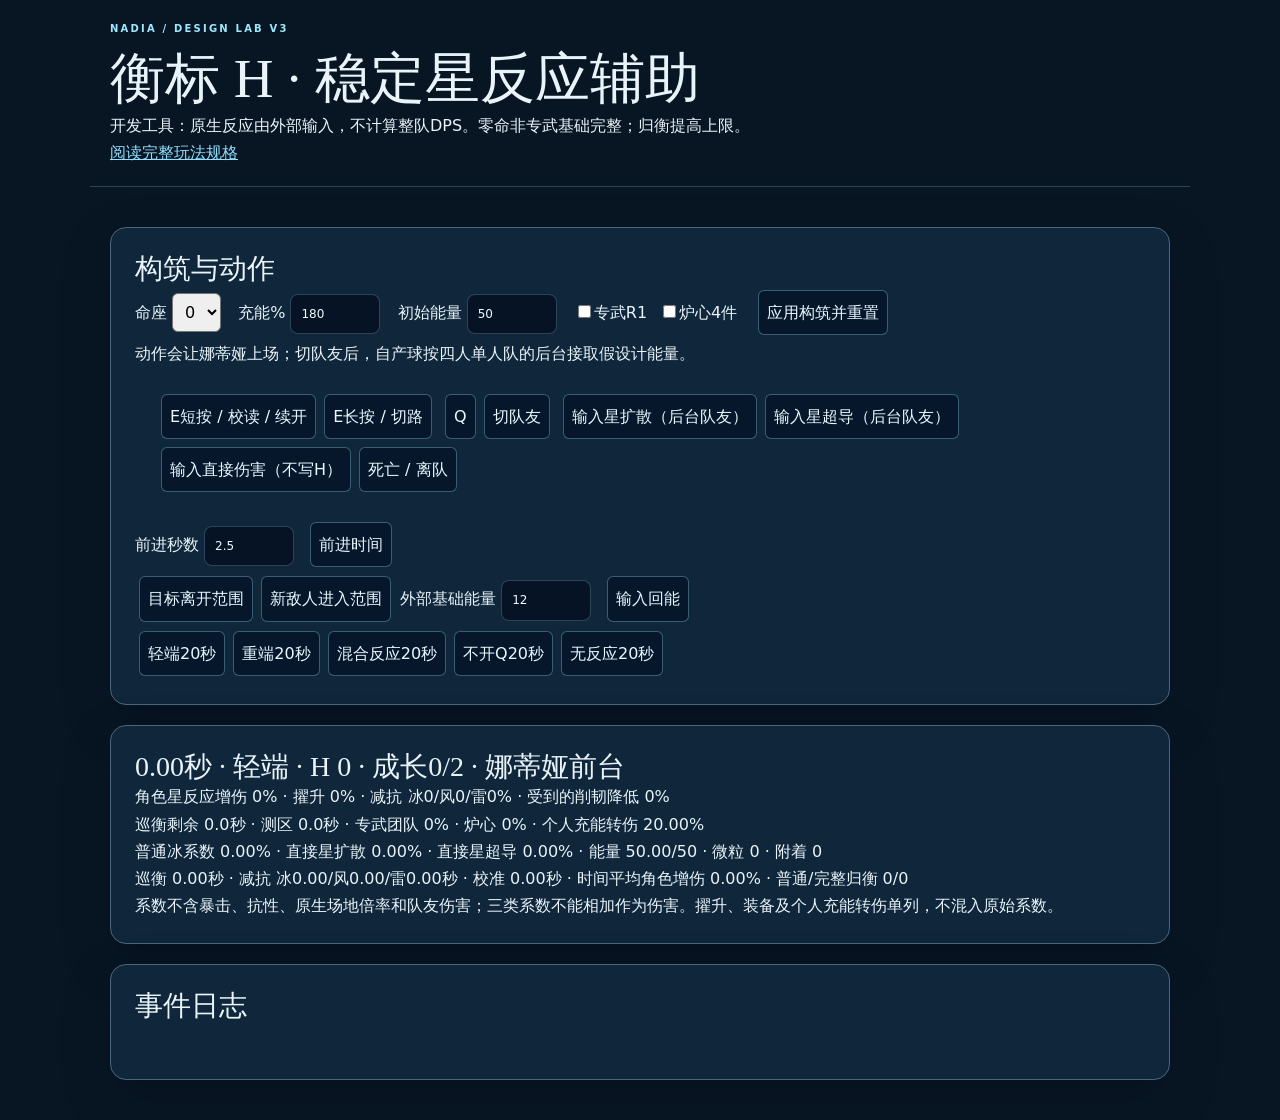
==== commit dd8435e1: "feat(nadia): lock rules and add team budget scenarios" ====
--- a/tools/nadia_skill_simulator.html
+++ b/tools/nadia_skill_simulator.html
@@ -161,10 +161,10 @@
       function render() {
         const s=sim.snapshot(), f=s.effects;
         $('state').textContent=`${s.time.toFixed(2)}秒 · ${s.mode==='light'?'轻端':'重端'} · H ${s.h} · 成长${s.growth}/2 · ${s.onField?'娜蒂娅前台':'队友前台'}`;
-        $('buffs').textContent=`角色星反应增伤 ${f.characterBonus}% · 擢升 ${f.elevation}% · 减抗 冰${f.shred.cryo}/风${f.shred.anemo}/雷${f.shred.electro}% · 抗削韧 ${f.interruption}%`;
+        $('buffs').textContent=`角色星反应增伤 ${f.characterBonus}% · 擢升 ${f.elevation}% · 减抗 冰${f.shred.cryo}/风${f.shred.anemo}/雷${f.shred.electro}% · 受到的削韧降低 ${f.poiseDamageTakenReduction}%`;
         $('timers').textContent=`巡衡剩余 ${Math.max(0,s.patrolUntil-s.time).toFixed(1)}秒 · 测区 ${Math.max(0,s.zeroUntil-s.time).toFixed(1)}秒 · 专武团队 ${f.weaponTeamBonus}% · 炉心 ${f.artifactTeamBonus}% · 个人充能转伤 ${f.personalErBonus.toFixed(2)}%`;
         $('numbers').textContent=`普通冰系数 ${s.coefficients.ordinary.toFixed(2)}% · 直接星扩散 ${s.coefficients.swirl.toFixed(2)}% · 直接星超导 ${s.coefficients.conduct.toFixed(2)}% · 能量 ${s.energy.toFixed(2)}/50 · 微粒 ${s.metrics.particles} · 附着 ${s.metrics.applications}`;
-        $('coverage').textContent=`巡衡 ${s.metrics.patrolSeconds.toFixed(2)}秒 · 减抗 ${s.metrics.shredSeconds.toFixed(2)}秒 · 校准 ${s.metrics.calibrationSeconds.toFixed(2)}秒 · 时间平均角色增伤 ${(s.time?s.metrics.bonusIntegral/s.time:0).toFixed(2)}% · 普通/完整归衡 ${s.metrics.normal}/${s.metrics.full}`;
+        $('coverage').textContent=`巡衡 ${s.metrics.patrolSeconds.toFixed(2)}秒 · 减抗 冰${s.metrics.cryoShredSeconds.toFixed(2)}/风${s.metrics.anemoShredSeconds.toFixed(2)}/雷${s.metrics.electroShredSeconds.toFixed(2)}秒 · 校准 ${s.metrics.calibrationSeconds.toFixed(2)}秒 · 时间平均角色增伤 ${(s.time?s.metrics.bonusIntegral/s.time:0).toFixed(2)}% · 普通/完整归衡 ${s.metrics.normal}/${s.metrics.full}`;
         $('events').replaceChildren(...s.events.slice(-100).reverse().map(e=>{const li=document.createElement('li');li.textContent=`${e.time.toFixed(2)}s ${e.text}`;return li;}));
         window.NadiaSimulator=sim;
       }
